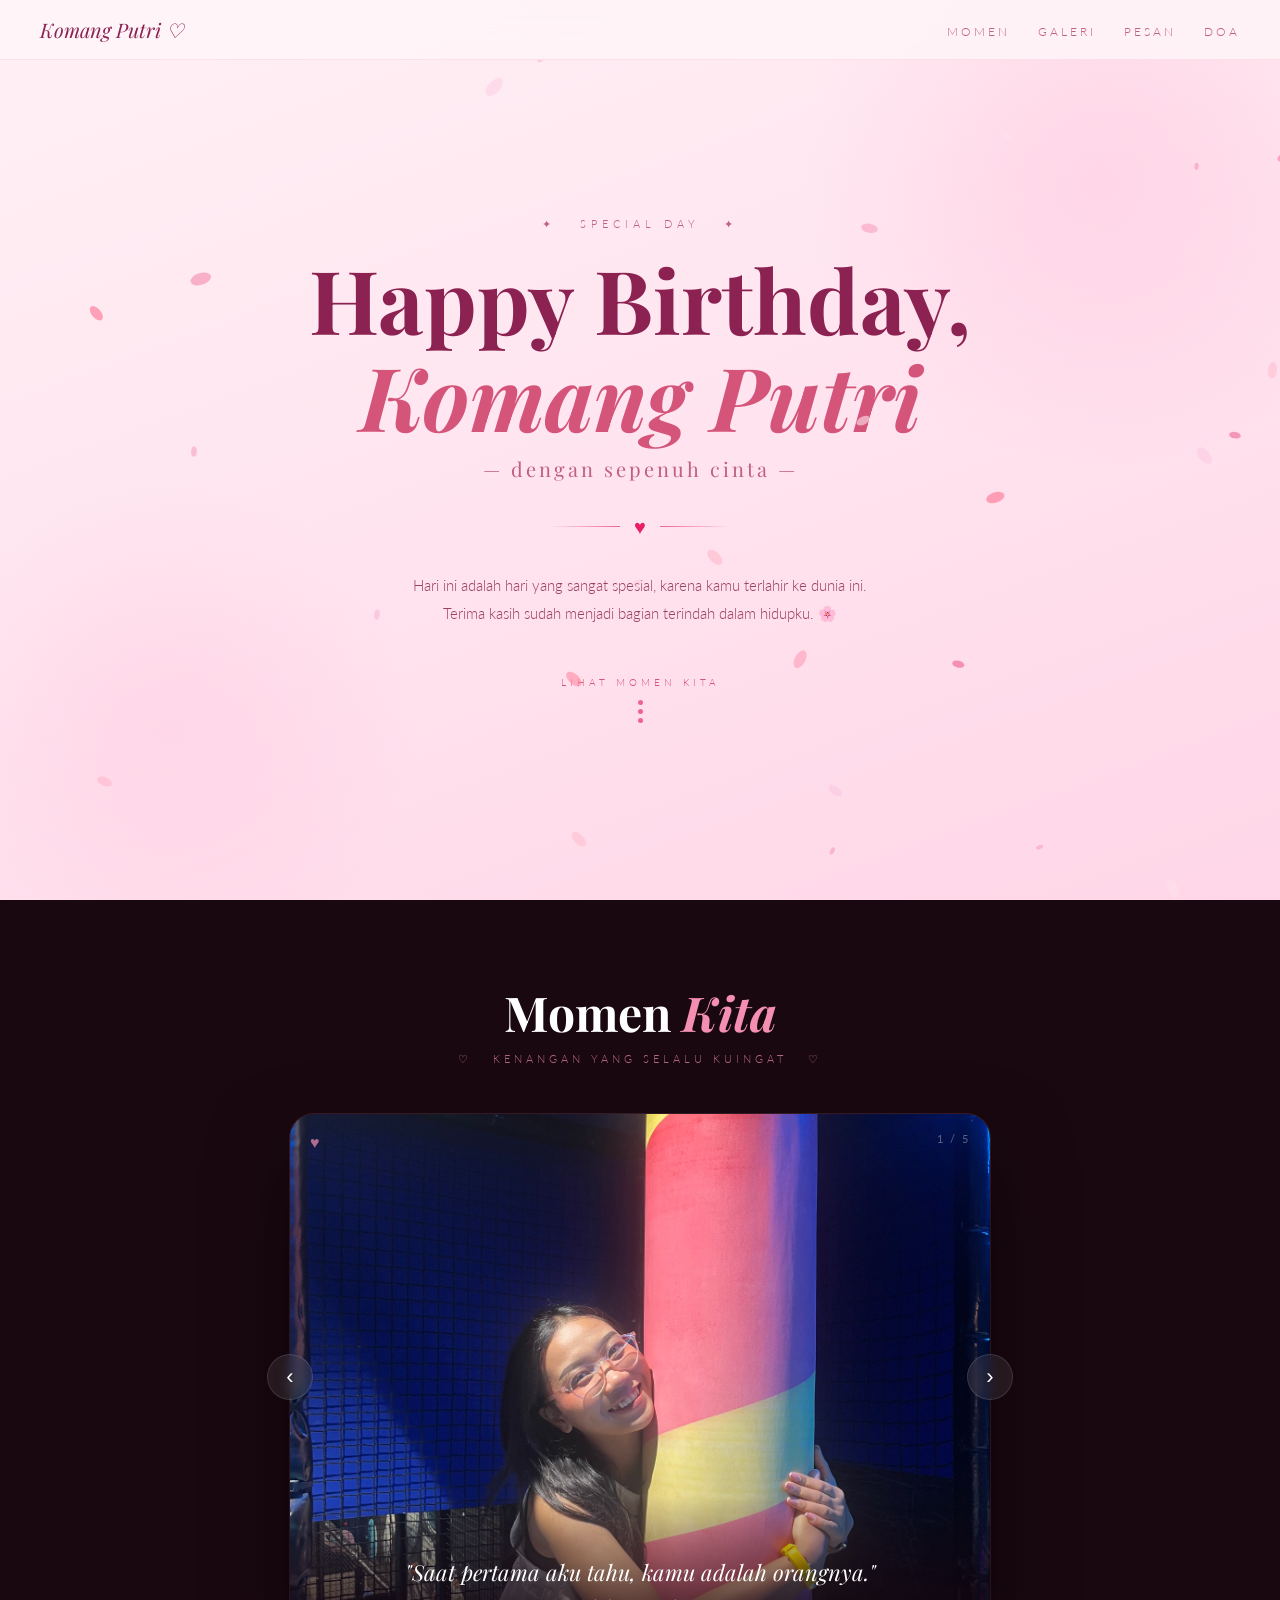
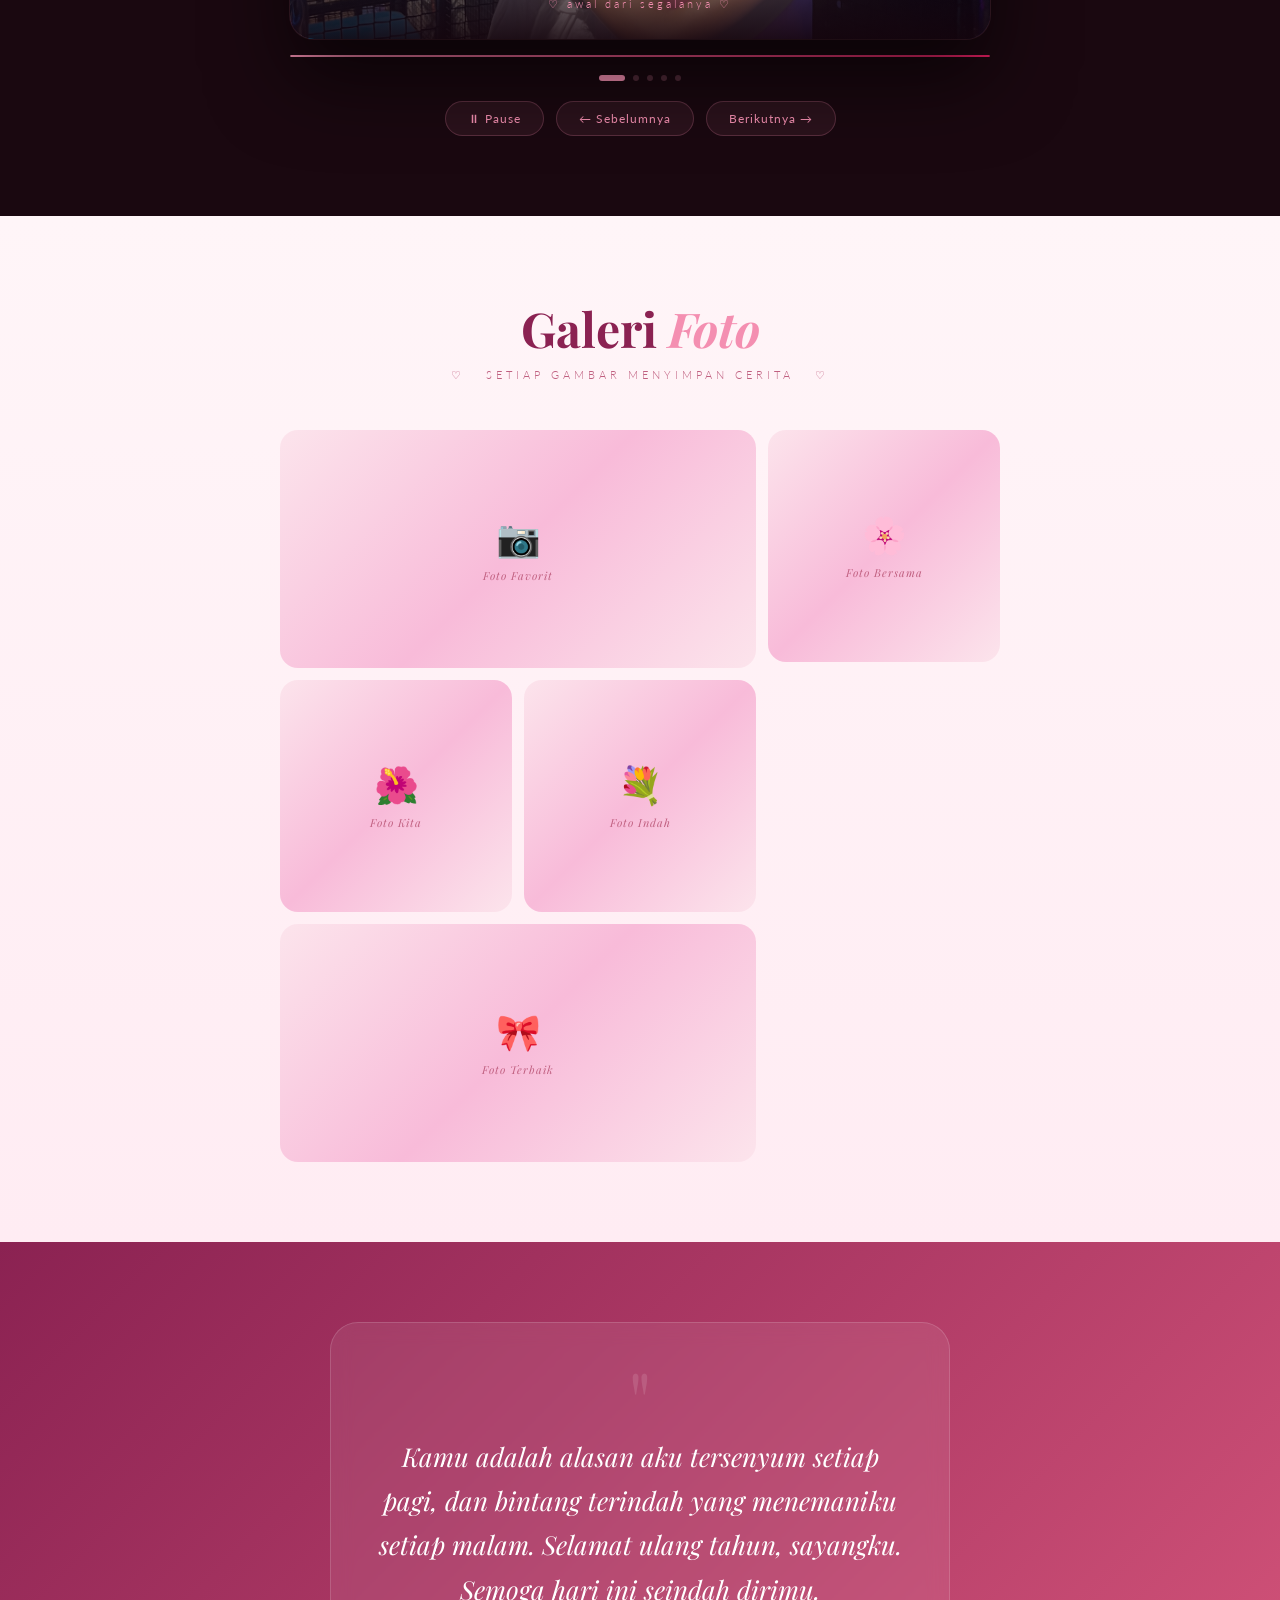
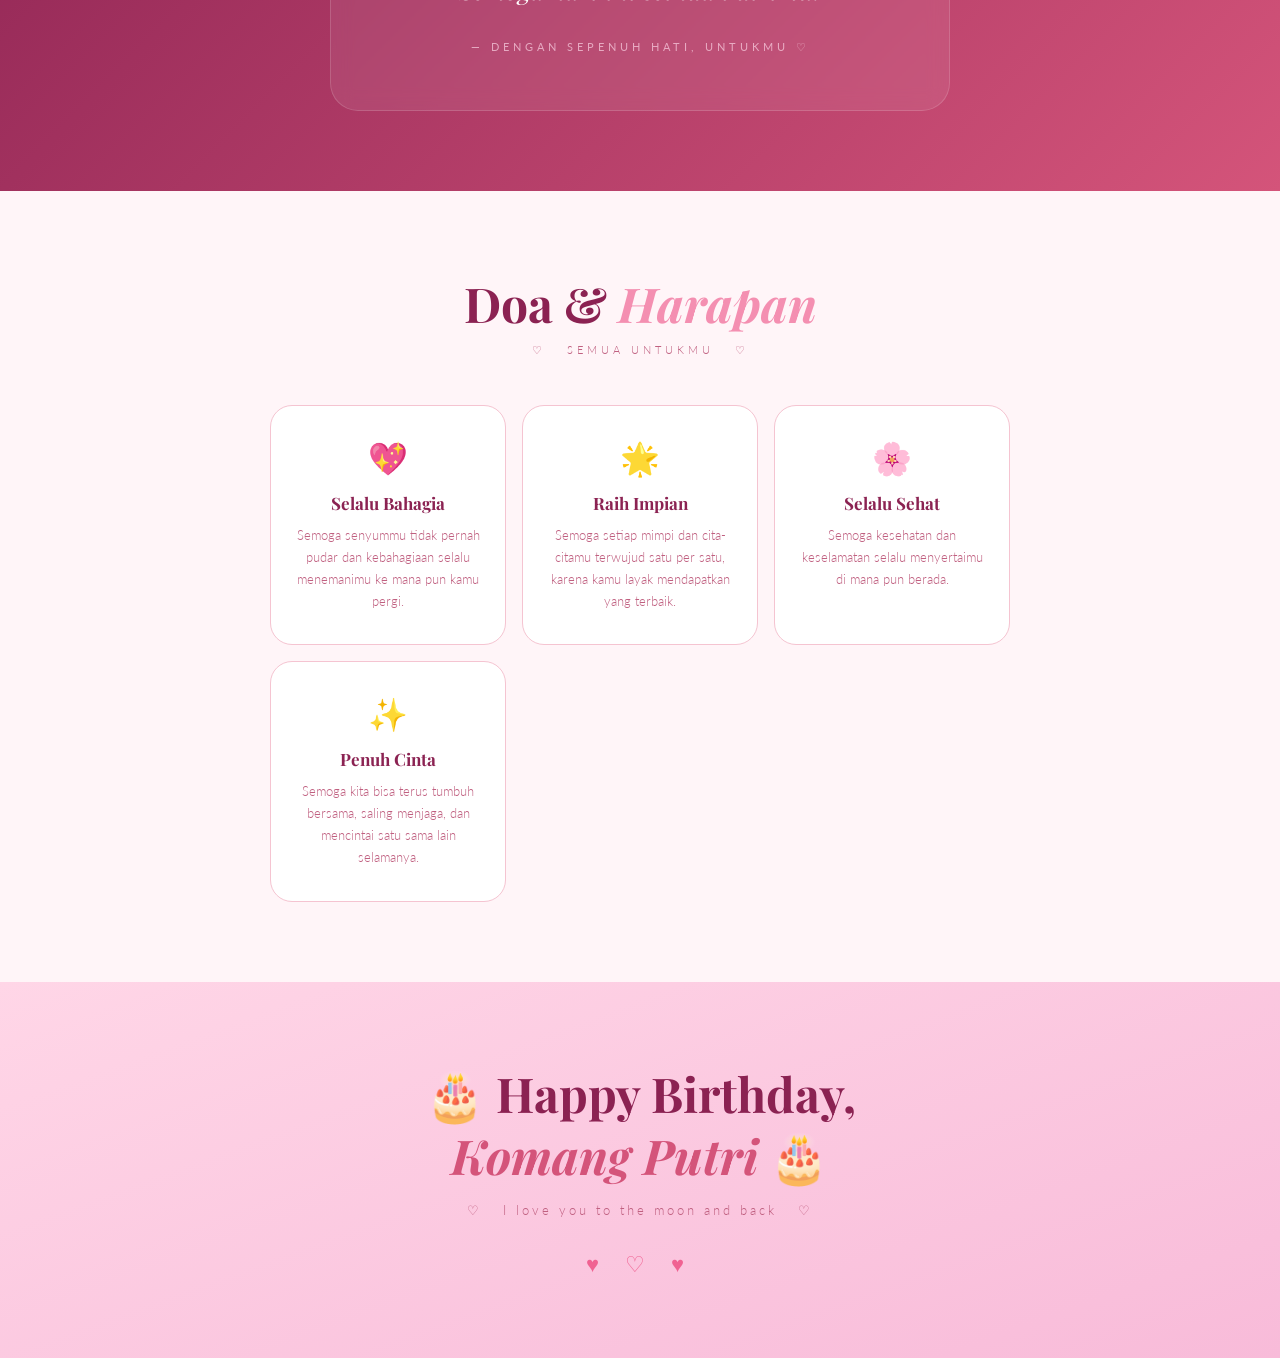
==== birthday-komang-putri.html @ 34795c66 "first commit" ====
<!doctype html>
<html lang="id">
  <head>
    <meta charset="UTF-8" />
    <meta name="viewport" content="width=device-width, initial-scale=1.0" />
    <title>Happy Birthday, Komang Putri 🎀</title>
    <link rel="preconnect" href="https://fonts.googleapis.com" />
    <link
      href="https://fonts.googleapis.com/css2?family=Playfair+Display:ital,wght@0,400;0,700;1,400&family=Lato:wght@300;400&display=swap"
      rel="stylesheet"
    />
    <style>
      /* ===== RESET & BASE ===== */
      *,
      *::before,
      *::after {
        margin: 0;
        padding: 0;
        box-sizing: border-box;
      }

      :root {
        --pink-50: #fff5f8;
        --pink-100: #ffd6e7;
        --pink-200: #f8bbd9;
        --pink-300: #f48fb1;
        --pink-400: #f06292;
        --pink-500: #e91e63;
        --pink-600: #d4547a;
        --pink-700: #c06080;
        --pink-800: #9b4060;
        --pink-900: #8b2252;
        --dark: #1a0810;
        --dark-2: #2d0a18;
        --dark-3: #3d0a20;
      }

      html {
        scroll-behavior: smooth;
      }

      body {
        font-family: "Lato", sans-serif;
        background: var(--pink-50);
        color: var(--pink-900);
        overflow-x: hidden;
      }

      /* ===== NAVBAR ===== */
      nav {
        position: fixed;
        top: 0;
        left: 0;
        right: 0;
        z-index: 100;
        display: flex;
        align-items: center;
        justify-content: space-between;
        padding: 16px 40px;
        background: rgba(255, 245, 248, 0.85);
        backdrop-filter: blur(12px);
        border-bottom: 1px solid rgba(244, 143, 177, 0.2);
        transition: box-shadow 0.3s;
      }

      nav.scrolled {
        box-shadow: 0 4px 24px rgba(180, 60, 100, 0.1);
      }

      .nav-brand {
        font-family: "Playfair Display", serif;
        font-style: italic;
        font-size: 20px;
        color: var(--pink-900);
        text-decoration: none;
      }

      .nav-links {
        display: flex;
        gap: 28px;
        list-style: none;
      }

      .nav-links a {
        font-size: 12px;
        letter-spacing: 3px;
        text-transform: uppercase;
        color: var(--pink-700);
        text-decoration: none;
        font-weight: 300;
        transition: color 0.2s;
      }

      .nav-links a:hover {
        color: var(--pink-500);
      }

      /* ===== CANVAS ===== */
      #petalCanvas {
        position: fixed;
        inset: 0;
        pointer-events: none;
        z-index: 5;
      }

      /* ===== HERO ===== */
      .hero {
        min-height: 100vh;
        display: flex;
        flex-direction: column;
        align-items: center;
        justify-content: center;
        text-align: center;
        padding: 100px 24px 60px;
        background: linear-gradient(
          160deg,
          #fff0f5 0%,
          #ffe4ef 50%,
          #ffd6e7 100%
        );
        position: relative;
        overflow: hidden;
      }

      .hero-glow-1 {
        position: absolute;
        width: 600px;
        height: 600px;
        border-radius: 50%;
        background: radial-gradient(
          circle,
          rgba(255, 182, 213, 0.35) 0%,
          transparent 70%
        );
        top: -120px;
        right: -120px;
        pointer-events: none;
      }

      .hero-glow-2 {
        position: absolute;
        width: 500px;
        height: 500px;
        border-radius: 50%;
        background: radial-gradient(
          circle,
          rgba(255, 182, 213, 0.25) 0%,
          transparent 70%
        );
        bottom: -80px;
        left: -80px;
        pointer-events: none;
      }

      .floating-hearts {
        position: absolute;
        inset: 0;
        overflow: hidden;
        pointer-events: none;
      }

      .fheart {
        position: absolute;
        opacity: 0;
        animation: floatHeart linear infinite;
      }

      .badge {
        font-size: 11px;
        letter-spacing: 5px;
        text-transform: uppercase;
        color: var(--pink-700);
        margin-bottom: 20px;
        font-weight: 300;
        opacity: 0;
        animation: fadeUp 0.8s ease 0.2s forwards;
      }

      .hero-title {
        font-family: "Playfair Display", serif;
        font-size: clamp(44px, 9vw, 88px);
        color: var(--pink-900);
        line-height: 1.1;
        margin-bottom: 10px;
        opacity: 0;
        animation: fadeUp 0.9s ease 0.4s forwards;
      }

      .hero-title em {
        font-style: italic;
        color: var(--pink-600);
      }

      .hero-sub {
        font-family: "Playfair Display", serif;
        font-size: clamp(14px, 2.5vw, 20px);
        color: var(--pink-700);
        letter-spacing: 3px;
        margin-bottom: 32px;
        font-weight: 300;
        opacity: 0;
        animation: fadeUp 0.9s ease 0.6s forwards;
      }

      .divider {
        display: flex;
        align-items: center;
        gap: 14px;
        margin-bottom: 32px;
        opacity: 0;
        animation: fadeUp 0.9s ease 0.8s forwards;
      }

      .divider::before,
      .divider::after {
        content: "";
        width: 70px;
        height: 1px;
        background: linear-gradient(to right, transparent, var(--pink-400));
      }

      .divider::after {
        background: linear-gradient(to left, transparent, var(--pink-400));
      }

      .divider-heart {
        font-size: 20px;
        animation: heartbeat 1.4s ease-in-out infinite;
        color: var(--pink-500);
      }

      .hero-msg {
        font-size: 15px;
        color: var(--pink-800);
        max-width: 480px;
        line-height: 1.9;
        font-weight: 300;
        opacity: 0;
        animation: fadeUp 0.9s ease 1s forwards;
      }

      .scroll-cta {
        margin-top: 48px;
        display: flex;
        flex-direction: column;
        align-items: center;
        gap: 6px;
        opacity: 0;
        animation: fadeUp 1s ease 1.4s forwards;
        text-decoration: none;
      }

      .scroll-label {
        font-size: 10px;
        letter-spacing: 4px;
        text-transform: uppercase;
        color: var(--pink-600);
        font-weight: 300;
      }

      .scroll-dots {
        display: flex;
        flex-direction: column;
        gap: 4px;
        margin-top: 6px;
      }

      .scroll-dot {
        width: 5px;
        height: 5px;
        border-radius: 50%;
        background: var(--pink-400);
        animation: scrollBounce 1.5s ease-in-out infinite;
      }

      .scroll-dot:nth-child(2) {
        animation-delay: 0.15s;
      }
      .scroll-dot:nth-child(3) {
        animation-delay: 0.3s;
      }

      /* ===== SLIDESHOW SECTION ===== */
      .slideshow-section {
        background: var(--dark);
        padding: 80px 24px;
      }

      .sec-title {
        font-family: "Playfair Display", serif;
        font-size: clamp(28px, 5vw, 48px);
        text-align: center;
        margin-bottom: 8px;
      }

      .sec-title em {
        font-style: italic;
        color: var(--pink-300);
      }
      .sec-title.light {
        color: white;
      }
      .sec-title.dark {
        color: var(--pink-900);
      }

      .sec-desc {
        text-align: center;
        font-size: 11px;
        letter-spacing: 4px;
        text-transform: uppercase;
        font-weight: 300;
        margin-bottom: 48px;
      }

      .sec-desc.light {
        color: rgba(244, 143, 177, 0.7);
      }
      .sec-desc.dark {
        color: var(--pink-700);
      }

      .slideshow-wrapper {
        max-width: 700px;
        margin: 0 auto;
        position: relative;
      }

      .slide-frame {
        position: relative;
        width: 100%;
        aspect-ratio: 4/3;
        border-radius: 24px;
        overflow: hidden;
        background: var(--dark-2);
        box-shadow:
          0 40px 80px rgba(0, 0, 0, 0.6),
          0 0 0 1px rgba(244, 143, 177, 0.15);
      }

      .slide {
        position: absolute;
        inset: 0;
        display: flex;
        flex-direction: column;
        align-items: center;
        justify-content: center;
        opacity: 0;
        transition: opacity 0.9s ease;
        background: linear-gradient(
          135deg,
          var(--dark-3) 0%,
          #5c1030 50%,
          var(--dark-3) 100%
        );
      }

      .slide.active {
        opacity: 1;
      }

      .slide-photo {
        width: 100%;
        height: 100%;
        object-fit: cover;
        display: block;
      }

      .slide-placeholder {
        width: 100%;
        height: 100%;
        display: flex;
        flex-direction: column;
        align-items: center;
        justify-content: center;
        gap: 14px;
      }

      .ph-icon {
        font-size: 60px;
        opacity: 0.5;
      }

      .ph-hint {
        font-size: 12px;
        color: rgba(244, 143, 177, 0.45);
        letter-spacing: 2px;
        font-weight: 300;
      }

      .slide-caption {
        position: absolute;
        bottom: 0;
        left: 0;
        right: 0;
        background: linear-gradient(transparent, rgba(20, 4, 12, 0.9));
        padding: 60px 32px 28px;
        text-align: center;
      }

      .caption-text {
        font-family: "Playfair Display", serif;
        font-style: italic;
        font-size: clamp(15px, 2.5vw, 22px);
        color: white;
        line-height: 1.5;
      }

      .caption-sub {
        font-size: 11px;
        letter-spacing: 3px;
        color: var(--pink-300);
        margin-top: 8px;
        font-weight: 300;
      }

      .slide-counter-badge {
        position: absolute;
        top: 18px;
        right: 20px;
        font-size: 11px;
        color: rgba(255, 255, 255, 0.35);
        letter-spacing: 2px;
      }

      .slide-heart {
        position: absolute;
        top: 18px;
        left: 20px;
        font-size: 16px;
        color: var(--pink-300);
        animation: heartbeat 1.4s ease-in-out infinite;
        opacity: 0.7;
      }

      .nav-btn {
        position: absolute;
        top: 50%;
        transform: translateY(-50%);
        width: 46px;
        height: 46px;
        border-radius: 50%;
        background: rgba(255, 255, 255, 0.08);
        border: 1px solid rgba(255, 255, 255, 0.12);
        color: white;
        font-size: 22px;
        cursor: pointer;
        display: flex;
        align-items: center;
        justify-content: center;
        transition:
          background 0.2s,
          transform 0.15s;
        z-index: 10;
        backdrop-filter: blur(6px);
        line-height: 1;
      }

      .nav-btn:hover {
        background: rgba(244, 143, 177, 0.25);
        border-color: rgba(244, 143, 177, 0.4);
      }
      .nav-btn:active {
        transform: translateY(-50%) scale(0.92);
      }
      .nav-prev {
        left: -23px;
      }
      .nav-next {
        right: -23px;
      }

      .progress-bar {
        height: 2px;
        background: rgba(244, 143, 177, 0.15);
        border-radius: 1px;
        margin-top: 16px;
        overflow: hidden;
      }

      .progress-fill {
        height: 100%;
        background: linear-gradient(to right, var(--pink-300), var(--pink-500));
        border-radius: 1px;
        width: 0%;
      }

      .dots {
        display: flex;
        justify-content: center;
        gap: 8px;
        margin-top: 18px;
      }

      .dot {
        width: 6px;
        height: 6px;
        border-radius: 50%;
        background: rgba(244, 143, 177, 0.25);
        cursor: pointer;
        transition: all 0.3s ease;
      }

      .dot.active {
        background: var(--pink-300);
        width: 26px;
        border-radius: 3px;
      }

      .controls {
        display: flex;
        align-items: center;
        justify-content: center;
        gap: 12px;
        margin-top: 20px;
        flex-wrap: wrap;
      }

      .ctrl-btn {
        background: rgba(244, 143, 177, 0.08);
        border: 1px solid rgba(244, 143, 177, 0.22);
        border-radius: 50px;
        color: var(--pink-300);
        font-size: 12px;
        padding: 9px 22px;
        cursor: pointer;
        letter-spacing: 1px;
        transition: background 0.2s;
        font-family: "Lato", sans-serif;
      }

      .ctrl-btn:hover {
        background: rgba(244, 143, 177, 0.18);
      }
      .ctrl-btn.paused {
        color: white;
        background: rgba(244, 143, 177, 0.22);
      }

      /* ===== GALLERY SECTION ===== */
      .gallery-section {
        padding: 80px 24px;
        background: linear-gradient(180deg, var(--pink-50) 0%, #ffecf3 100%);
      }

      .photo-grid {
        display: grid;
        grid-template-columns: repeat(3, 1fr);
        gap: 12px;
        max-width: 720px;
        margin: 0 auto;
      }

      .photo-card {
        aspect-ratio: 1;
        border-radius: 18px;
        overflow: hidden;
        position: relative;
        cursor: pointer;
        transition:
          transform 0.3s ease,
          box-shadow 0.3s ease;
      }

      .photo-card:hover {
        transform: scale(1.04) rotate(-1deg);
        box-shadow: 0 20px 50px rgba(180, 60, 100, 0.2);
      }

      .photo-card:nth-child(2):hover,
      .photo-card:nth-child(4):hover {
        transform: scale(1.04) rotate(1deg);
      }

      .photo-card.big {
        grid-column: span 2;
        aspect-ratio: 2/1;
      }

      .photo-card-inner {
        width: 100%;
        height: 100%;
        display: flex;
        flex-direction: column;
        align-items: center;
        justify-content: center;
        background: linear-gradient(135deg, #fce4ec, #f8bbd9, #fce4ec);
        font-size: 36px;
        position: relative;
      }

      .photo-card-inner span {
        font-size: 11px;
        color: var(--pink-700);
        margin-top: 8px;
        letter-spacing: 1px;
        font-style: italic;
        font-family: "Playfair Display", serif;
      }

      .photo-overlay {
        position: absolute;
        bottom: 0;
        left: 0;
        right: 0;
        background: linear-gradient(transparent, rgba(139, 34, 82, 0.75));
        padding: 24px 14px 14px;
        transform: translateY(100%);
        transition: transform 0.3s ease;
        font-family: "Playfair Display", serif;
        font-style: italic;
        color: #fff;
        font-size: 13px;
        text-align: center;
      }

      .photo-card:hover .photo-overlay {
        transform: translateY(0);
      }

      /* ===== MESSAGE SECTION ===== */
      .message-section {
        padding: 80px 24px;
        background: linear-gradient(
          135deg,
          var(--pink-900) 0%,
          var(--pink-600) 100%
        );
      }

      .message-card {
        max-width: 620px;
        margin: 0 auto;
        background: rgba(255, 255, 255, 0.08);
        border: 1px solid rgba(255, 255, 255, 0.15);
        border-radius: 28px;
        padding: 56px 44px;
        text-align: center;
        backdrop-filter: blur(10px);
      }

      .quote-mark {
        font-family: "Playfair Display", serif;
        font-size: 80px;
        color: rgba(255, 255, 255, 0.12);
        line-height: 0.5;
        margin-bottom: 16px;
        display: block;
      }

      .message-quote {
        font-family: "Playfair Display", serif;
        font-size: clamp(18px, 3.5vw, 26px);
        line-height: 1.7;
        color: white;
        font-style: italic;
        margin-bottom: 28px;
      }

      .message-from {
        font-size: 11px;
        letter-spacing: 4px;
        text-transform: uppercase;
        color: rgba(255, 220, 235, 0.65);
      }

      /* ===== WISHES SECTION ===== */
      .wishes-section {
        padding: 80px 24px;
        background: var(--pink-50);
      }

      .wishes-grid {
        display: grid;
        grid-template-columns: repeat(auto-fit, minmax(190px, 1fr));
        gap: 16px;
        max-width: 740px;
        margin: 0 auto;
      }

      .wish-card {
        background: white;
        border: 1px solid #f5c4d1;
        border-radius: 22px;
        padding: 32px 22px;
        text-align: center;
        transition:
          transform 0.3s ease,
          box-shadow 0.3s ease;
        opacity: 0;
        transform: translateY(28px);
      }

      .wish-card.visible {
        opacity: 1;
        transform: translateY(0);
        transition:
          opacity 0.6s ease,
          transform 0.6s ease,
          box-shadow 0.3s ease;
      }

      .wish-card:hover {
        transform: translateY(-8px);
        box-shadow: 0 20px 48px rgba(180, 60, 100, 0.12);
      }

      .wish-emoji {
        font-size: 32px;
        display: block;
        margin-bottom: 14px;
      }

      .wish-title {
        font-family: "Playfair Display", serif;
        font-size: 17px;
        color: var(--pink-900);
        margin-bottom: 10px;
      }

      .wish-desc {
        font-size: 13px;
        color: var(--pink-700);
        line-height: 1.7;
        font-weight: 300;
      }

      /* ===== FOOTER ===== */
      footer {
        background: linear-gradient(
          160deg,
          var(--pink-100) 0%,
          var(--pink-200) 100%
        );
        text-align: center;
        padding: 80px 24px;
      }

      .footer-title {
        font-family: "Playfair Display", serif;
        font-size: clamp(26px, 5vw, 48px);
        color: var(--pink-900);
        margin-bottom: 16px;
        line-height: 1.3;
      }

      .footer-title em {
        font-style: italic;
        color: var(--pink-600);
      }

      .footer-sub {
        font-size: 13px;
        color: var(--pink-700);
        letter-spacing: 3px;
        font-weight: 300;
      }

      .footer-hearts {
        margin-top: 32px;
        font-size: 22px;
        letter-spacing: 10px;
        color: var(--pink-400);
        animation: heartbeat 1.4s ease-in-out infinite;
      }

      /* ===== ANIMATIONS ===== */
      @keyframes fadeUp {
        from {
          opacity: 0;
          transform: translateY(24px);
        }
        to {
          opacity: 1;
          transform: translateY(0);
        }
      }

      @keyframes heartbeat {
        0%,
        100% {
          transform: scale(1);
        }
        14% {
          transform: scale(1.35);
        }
        28% {
          transform: scale(1);
        }
        42% {
          transform: scale(1.2);
        }
      }

      @keyframes floatHeart {
        0% {
          opacity: 0;
          transform: translateY(0) scale(0.5);
        }
        10% {
          opacity: 0.55;
        }
        80% {
          opacity: 0.3;
        }
        100% {
          opacity: 0;
          transform: translateY(-110vh) scale(1.3) rotate(25deg);
        }
      }

      @keyframes scrollBounce {
        0%,
        100% {
          opacity: 0.3;
          transform: translateY(0);
        }
        50% {
          opacity: 1;
          transform: translateY(5px);
        }
      }

      /* ===== RESPONSIVE ===== */
      @media (max-width: 600px) {
        nav {
          padding: 14px 20px;
        }
        .nav-links {
          gap: 16px;
        }
        .nav-links a {
          font-size: 10px;
          letter-spacing: 2px;
        }
        .photo-grid {
          gap: 8px;
        }
        .message-card {
          padding: 36px 24px;
        }
        .nav-prev {
          left: -16px;
        }
        .nav-next {
          right: -16px;
        }
      }
    </style>
  </head>
  <body>
    <!-- ===== PETAL CANVAS ===== -->
    <canvas id="petalCanvas"></canvas>

    <!-- ===== NAVBAR ===== -->
    <nav id="navbar">
      <a href="#hero" class="nav-brand">Komang Putri ♡</a>
      <ul class="nav-links">
        <li><a href="#slideshow">Momen</a></li>
        <li><a href="#gallery">Galeri</a></li>
        <li><a href="#pesan">Pesan</a></li>
        <li><a href="#doa">Doa</a></li>
      </ul>
    </nav>

    <!-- ===== HERO ===== -->
    <section class="hero" id="hero">
      <div class="hero-glow-1"></div>
      <div class="hero-glow-2"></div>

      <div class="floating-hearts" id="floatingHearts"></div>

      <p class="badge">✦ &nbsp; Special Day &nbsp; ✦</p>

      <h1 class="hero-title">Happy Birthday,<br /><em>Komang Putri</em></h1>

      <p class="hero-sub">— dengan sepenuh cinta —</p>

      <div class="divider">
        <span class="divider-heart">♥</span>
      </div>

      <p class="hero-msg">
        Hari ini adalah hari yang sangat spesial, karena kamu terlahir ke dunia
        ini.<br />
        Terima kasih sudah menjadi bagian terindah dalam hidupku. 🌸
      </p>

      <a href="#slideshow" class="scroll-cta">
        <span class="scroll-label">Lihat Momen Kita</span>
        <div class="scroll-dots">
          <div class="scroll-dot"></div>
          <div class="scroll-dot"></div>
          <div class="scroll-dot"></div>
        </div>
      </a>
    </section>

    <!-- ===== SLIDESHOW ===== -->
    <section class="slideshow-section" id="slideshow">
      <h2 class="sec-title light">Momen <em>Kita</em></h2>
      <p class="sec-desc light">
        ♡ &nbsp; kenangan yang selalu kuingat &nbsp; ♡
      </p>

      <div class="slideshow-wrapper">
        <div style="position: relative">
          <div class="slide-frame" id="slideFrame">
            <!-- SLIDE 1 -->
            <div class="slide active" id="slide-0">
              <img src="image/photos/b1.png" class="slide-photo" />
              <div class="slide-caption">
                <p class="caption-text">
                  "Saat pertama aku tahu, kamu adalah orangnya."
                </p>
                <p class="caption-sub">♡ awal dari segalanya ♡</p>
              </div>
              <span class="slide-heart">♥</span>
              <span class="slide-counter-badge" id="slideCounter">1 / 5</span>
            </div>

            <!-- SLIDE 2 -->
            <div class="slide" id="slide-1">
              <img src="image/photos/b2.png" class="slide-photo" />
              <div class="slide-caption">
                <p class="caption-text">
                  "Setiap momen bersamamu selalu terasa sempurna."
                </p>
                <p class="caption-sub">♡ momen berharga ♡</p>
              </div>
              <span class="slide-heart">♥</span>
              <span class="slide-counter-badge">2 / 5</span>
            </div>

            <!-- SLIDE 3 -->
            <div class="slide" id="slide-2">
              <img src="image/photos/b12.png" class="slide-photo" />
              <div class="slide-caption">
                <p class="caption-text">
                  "Dunia terasa lebih indah kalau dijelajahi bersamamu."
                </p>
                <p class="caption-sub">♡ petualangan kita ♡</p>
              </div>
              <span class="slide-heart">♥</span>
              <span class="slide-counter-badge">3 / 5</span>
            </div>

            <!-- SLIDE 4 -->
            <div class="slide" id="slide-3">
              <img src="image/photos/b4.png" class="slide-photo" />
              <div class="slide-caption">
                <p class="caption-text">
                  "Senyummu adalah hal terindah yang pernah kulihat."
                </p>
                <p class="caption-sub">♡ kebahagiaanku ♡</p>
              </div>
              <span class="slide-heart">♥</span>
              <span class="slide-counter-badge">4 / 5</span>
            </div>

            <!-- SLIDE 5 -->
            <div class="slide" id="slide-4">
              <img src="image/photos/b14.png" class="slide-photo" />
              <div class="slide-caption">
                <p class="caption-text">
                  "Happy Birthday, Komang Putri. Aku mencintaimu selamanya."
                </p>
                <p class="caption-sub">♡ untuk selamanya ♡</p>
              </div>
              <span class="slide-heart">♥</span>
              <span class="slide-counter-badge">5 / 5</span>
            </div>
          </div>

          <button class="nav-btn nav-prev" onclick="changeSlide(-1)">‹</button>
          <button class="nav-btn nav-next" onclick="changeSlide(1)">›</button>
        </div>

        <div class="progress-bar">
          <div class="progress-fill" id="progressFill"></div>
        </div>

        <div class="dots" id="slideDots"></div>

        <div class="controls">
          <button class="ctrl-btn" id="playPauseBtn" onclick="togglePlay()">
            ⏸ Pause
          </button>
          <button class="ctrl-btn" onclick="changeSlide(-1)">
            ← Sebelumnya
          </button>
          <button class="ctrl-btn" onclick="changeSlide(1)">
            Berikutnya →
          </button>
        </div>
      </div>
    </section>

    <!-- ===== GALLERY ===== -->
    <section class="gallery-section" id="gallery">
      <h2 class="sec-title dark">Galeri <em>Foto</em></h2>
      <p class="sec-desc dark">
        ♡ &nbsp; setiap gambar menyimpan cerita &nbsp; ♡
      </p>

      <div class="photo-grid">
        <div class="photo-card big">
          <div class="photo-card-inner">
            📷
            <span>Foto Favorit</span>
            <!--
          CARA GANTI FOTO GALERI:
          Hapus div.photo-card-inner, ganti dengan:
          <img src="foto.jpg" style="width:100%;height:100%;object-fit:cover;" />
        -->
          </div>
          <div class="photo-overlay">Momen pertama kita 💕</div>
        </div>

        <div class="photo-card">
          <div class="photo-card-inner">
            🌸
            <span>Foto Bersama</span>
          </div>
          <div class="photo-overlay">Selalu bahagia bersamamu</div>
        </div>

        <div class="photo-card">
          <div class="photo-card-inner">
            🌺
            <span>Foto Kita</span>
          </div>
          <div class="photo-overlay">Kenangan tak terlupakan</div>
        </div>

        <div class="photo-card">
          <div class="photo-card-inner">
            💐
            <span>Foto Indah</span>
          </div>
          <div class="photo-overlay">Setiap saat bersamamu spesial</div>
        </div>

        <div class="photo-card big">
          <div class="photo-card-inner">
            🎀
            <span>Foto Terbaik</span>
          </div>
          <div class="photo-overlay">Kamu senyumku setiap hari ❤️</div>
        </div>
      </div>
    </section>

    <!-- ===== MESSAGE ===== -->
    <section class="message-section" id="pesan">
      <div class="message-card">
        <span class="quote-mark">"</span>
        <p class="message-quote">
          Kamu adalah alasan aku tersenyum setiap pagi, dan bintang terindah
          yang menemaniku setiap malam. Selamat ulang tahun, sayangku. Semoga
          hari ini seindah dirimu.
        </p>
        <p class="message-from">— dengan sepenuh hati, untukmu ♡</p>
      </div>
    </section>

    <!-- ===== WISHES ===== -->
    <section class="wishes-section" id="doa">
      <h2 class="sec-title dark">Doa & <em>Harapan</em></h2>
      <p class="sec-desc dark">♡ &nbsp; semua untukmu &nbsp; ♡</p>

      <div class="wishes-grid">
        <div class="wish-card">
          <span class="wish-emoji">💖</span>
          <h3 class="wish-title">Selalu Bahagia</h3>
          <p class="wish-desc">
            Semoga senyummu tidak pernah pudar dan kebahagiaan selalu menemanimu
            ke mana pun kamu pergi.
          </p>
        </div>
        <div class="wish-card">
          <span class="wish-emoji">🌟</span>
          <h3 class="wish-title">Raih Impian</h3>
          <p class="wish-desc">
            Semoga setiap mimpi dan cita-citamu terwujud satu per satu, karena
            kamu layak mendapatkan yang terbaik.
          </p>
        </div>
        <div class="wish-card">
          <span class="wish-emoji">🌸</span>
          <h3 class="wish-title">Selalu Sehat</h3>
          <p class="wish-desc">
            Semoga kesehatan dan keselamatan selalu menyertaimu di mana pun
            berada.
          </p>
        </div>
        <div class="wish-card">
          <span class="wish-emoji">✨</span>
          <h3 class="wish-title">Penuh Cinta</h3>
          <p class="wish-desc">
            Semoga kita bisa terus tumbuh bersama, saling menjaga, dan mencintai
            satu sama lain selamanya.
          </p>
        </div>
      </div>
    </section>

    <!-- ===== FOOTER ===== -->
    <footer>
      <h2 class="footer-title">
        🎂 Happy Birthday,<br /><em>Komang Putri</em> 🎂
      </h2>
      <p class="footer-sub">
        ♡ &nbsp; I love you to the moon and back &nbsp; ♡
      </p>
      <div class="footer-hearts">♥ ♡ ♥</div>
    </footer>

    <!-- ===== SCRIPTS ===== -->
    <script>
      // ---- NAVBAR SCROLL ----
      window.addEventListener("scroll", () => {
        document
          .getElementById("navbar")
          .classList.toggle("scrolled", window.scrollY > 40);
      });

      // ---- FLOATING HEARTS ----
      const hContainer = document.getElementById("floatingHearts");
      const hSymbols = ["♥", "♡", "❤", "💕", "💗", "🌸"];
      const hColors = [
        "#f48fb1",
        "#f06292",
        "#ec407a",
        "#e91e63",
        "#d4547a",
        "#ffb3c6",
      ];
      for (let i = 0; i < 14; i++) {
        const h = document.createElement("span");
        h.className = "fheart";
        h.textContent = hSymbols[Math.floor(Math.random() * hSymbols.length)];
        h.style.left = Math.random() * 100 + "%";
        h.style.top = Math.random() * 100 + "%";
        h.style.fontSize = 12 + Math.random() * 18 + "px";
        h.style.color = hColors[Math.floor(Math.random() * hColors.length)];
        h.style.animationDuration = 5 + Math.random() * 7 + "s";
        h.style.animationDelay = Math.random() * 7 + "s";
        hContainer.appendChild(h);
      }

      // ---- PETAL CANVAS ----
      const canvas = document.getElementById("petalCanvas");
      const ctx = canvas.getContext("2d");
      let W = (canvas.width = window.innerWidth);
      let H = (canvas.height = window.innerHeight);

      window.addEventListener("resize", () => {
        W = canvas.width = window.innerWidth;
        H = canvas.height = window.innerHeight;
      });

      const petalColors = [
        "#f8bbd9",
        "#f48fb1",
        "#f06292",
        "#fce4ec",
        "#ffb3c6",
        "#ff85a1",
      ];

      class Petal {
        constructor(init) {
          this.reset(init);
        }
        reset(init) {
          this.x = Math.random() * W;
          this.y = init ? Math.random() * H : -20;
          this.r = 3 + Math.random() * 8;
          this.color =
            petalColors[Math.floor(Math.random() * petalColors.length)];
          this.speed = 0.5 + Math.random() * 1.2;
          this.drift = (Math.random() - 0.5) * 0.7;
          this.rot = Math.random() * Math.PI * 2;
          this.rotS = (Math.random() - 0.5) * 0.035;
          this.alpha = 0.3 + Math.random() * 0.45;
        }
        update() {
          this.y += this.speed;
          this.x += this.drift;
          this.rot += this.rotS;
          if (this.y > H + 20) this.reset(false);
        }
        draw() {
          ctx.save();
          ctx.translate(this.x, this.y);
          ctx.rotate(this.rot);
          ctx.globalAlpha = this.alpha;
          ctx.fillStyle = this.color;
          ctx.beginPath();
          ctx.ellipse(0, 0, this.r * 0.55, this.r, 0, 0, Math.PI * 2);
          ctx.fill();
          ctx.restore();
        }
      }

      const petals = Array.from({ length: 32 }, (_, i) => new Petal(true));

      (function animate() {
        ctx.clearRect(0, 0, W, H);
        petals.forEach((p) => {
          p.update();
          p.draw();
        });
        requestAnimationFrame(animate);
      })();

      // ---- SLIDESHOW ----
      const TOTAL = 5;
      const DURATION = 4500;
      let current = 0;
      let isPlaying = true;
      let autoTimer = null;

      const dotsContainer = document.getElementById("slideDots");
      for (let i = 0; i < TOTAL; i++) {
        const d = document.createElement("div");
        d.className = "dot" + (i === 0 ? " active" : "");
        d.onclick = () => goTo(i);
        dotsContainer.appendChild(d);
      }

      function updateDots() {
        document.querySelectorAll(".dot").forEach((d, i) => {
          d.className = "dot" + (i === current ? " active" : "");
        });
      }

      function goTo(n) {
        document.getElementById("slide-" + current).classList.remove("active");
        current = ((n % TOTAL) + TOTAL) % TOTAL;
        document.getElementById("slide-" + current).classList.add("active");
        updateDots();
        startProgress();
      }

      function changeSlide(dir) {
        goTo(current + dir);
        if (isPlaying) restartTimer();
      }

      function startProgress() {
        const fill = document.getElementById("progressFill");
        fill.style.transition = "none";
        fill.style.width = "0%";
        requestAnimationFrame(() => {
          requestAnimationFrame(() => {
            fill.style.transition = "width " + DURATION + "ms linear";
            fill.style.width = "100%";
          });
        });
      }

      function restartTimer() {
        clearInterval(autoTimer);
        if (isPlaying) {
          autoTimer = setInterval(() => changeSlide(1), DURATION);
          startProgress();
        }
      }

      function togglePlay() {
        isPlaying = !isPlaying;
        const btn = document.getElementById("playPauseBtn");
        if (isPlaying) {
          btn.textContent = "⏸ Pause";
          btn.classList.remove("paused");
          restartTimer();
        } else {
          btn.textContent = "▶ Play";
          btn.classList.add("paused");
          clearInterval(autoTimer);
          const fill = document.getElementById("progressFill");
          fill.style.transition = "none";
        }
      }

      restartTimer();

      // Keyboard navigation
      document.addEventListener("keydown", (e) => {
        if (e.key === "ArrowLeft") changeSlide(-1);
        if (e.key === "ArrowRight") changeSlide(1);
        if (e.key === " ") {
          e.preventDefault();
          togglePlay();
        }
      });

      // ---- SCROLL REVEAL (wish cards) ----
      const observer = new IntersectionObserver(
        (entries) => {
          entries.forEach((entry, i) => {
            if (entry.isIntersecting) {
              setTimeout(() => entry.target.classList.add("visible"), i * 100);
            }
          });
        },
        { threshold: 0.15 },
      );

      document
        .querySelectorAll(".wish-card")
        .forEach((el) => observer.observe(el));
    </script>
  </body>
</html>
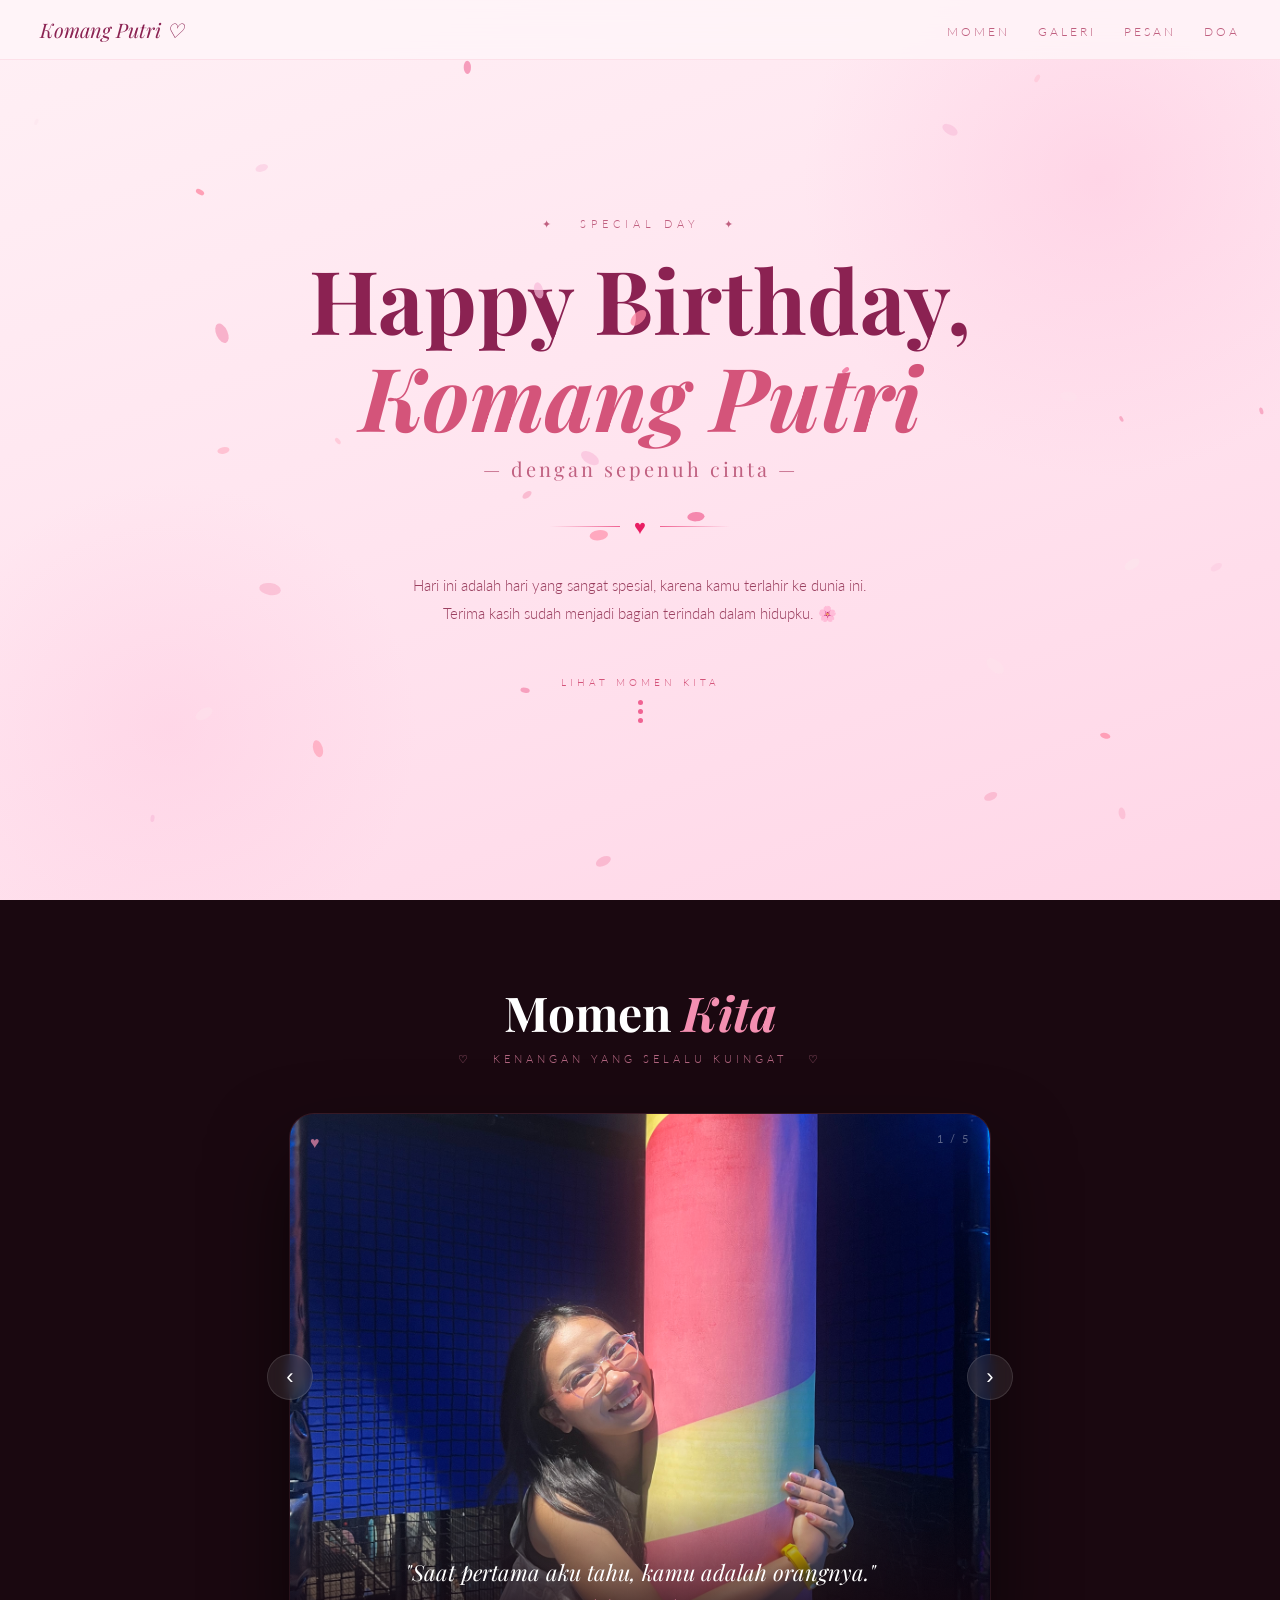
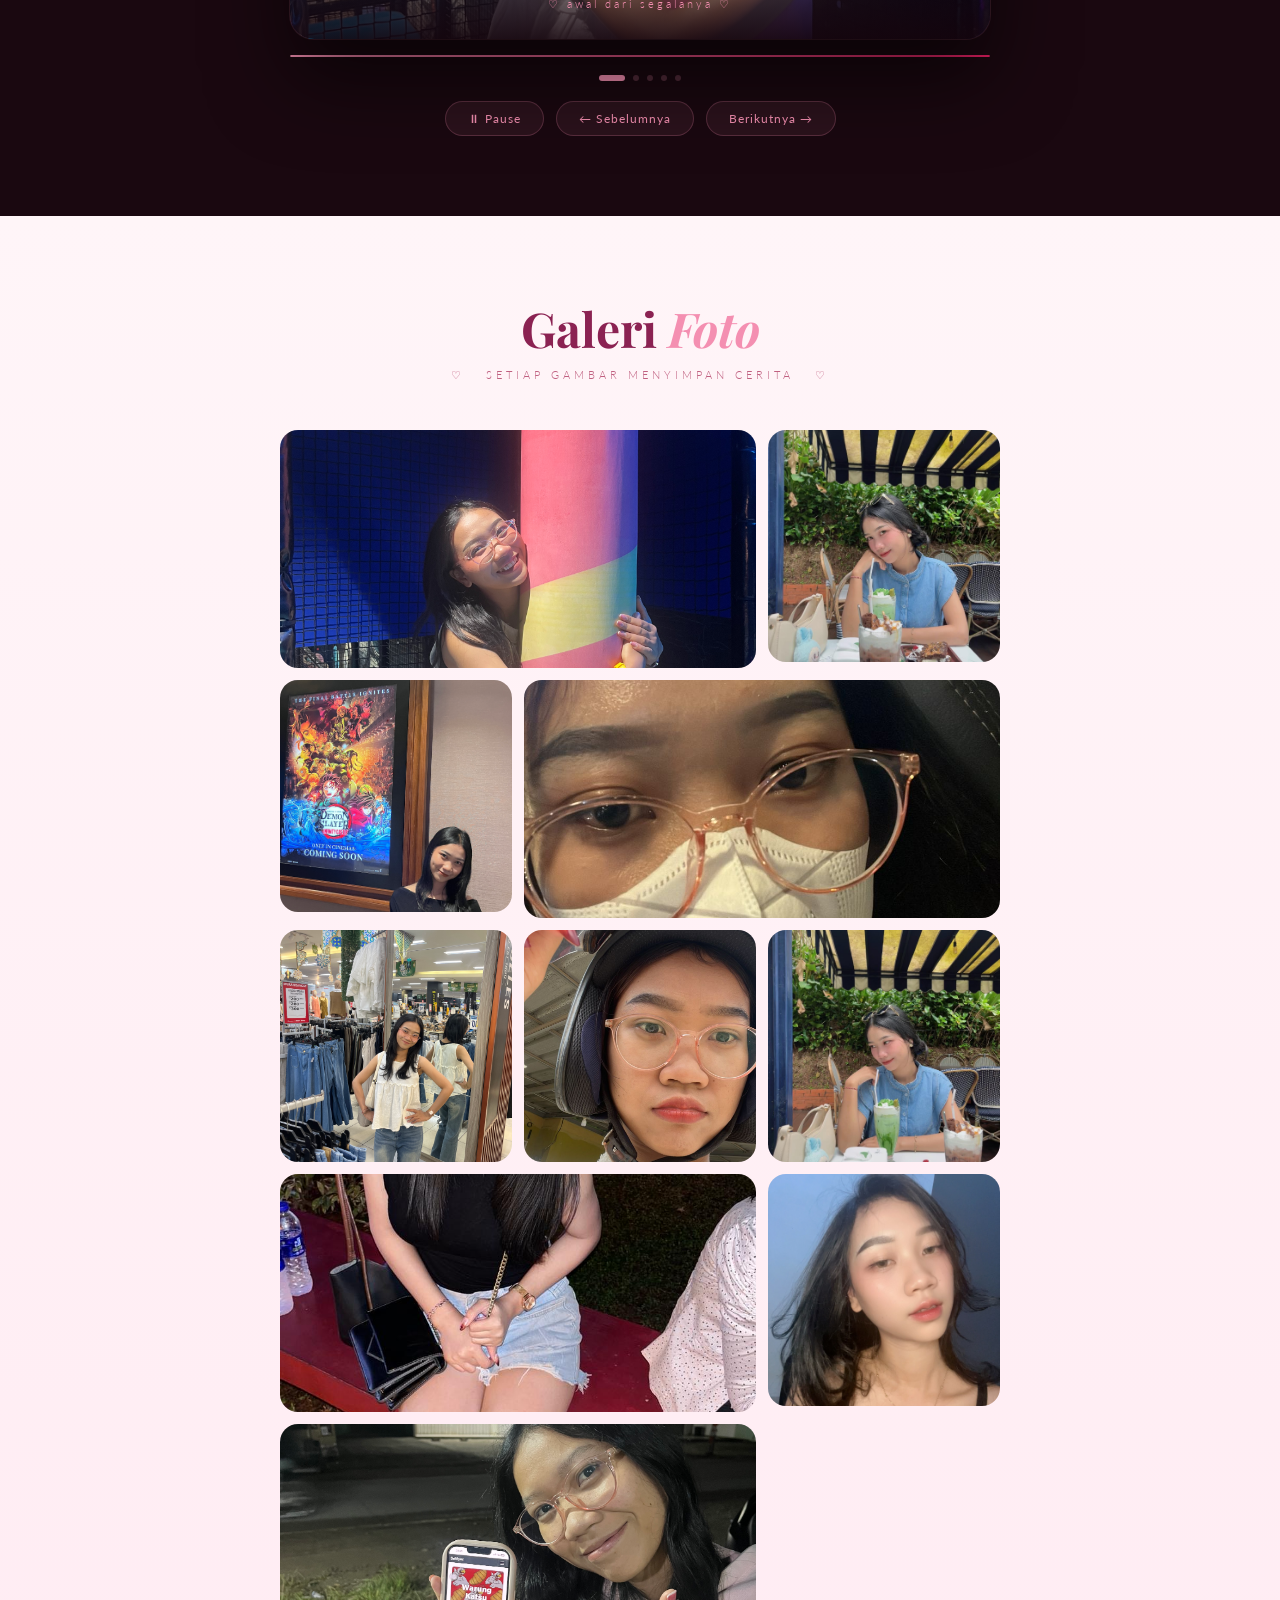
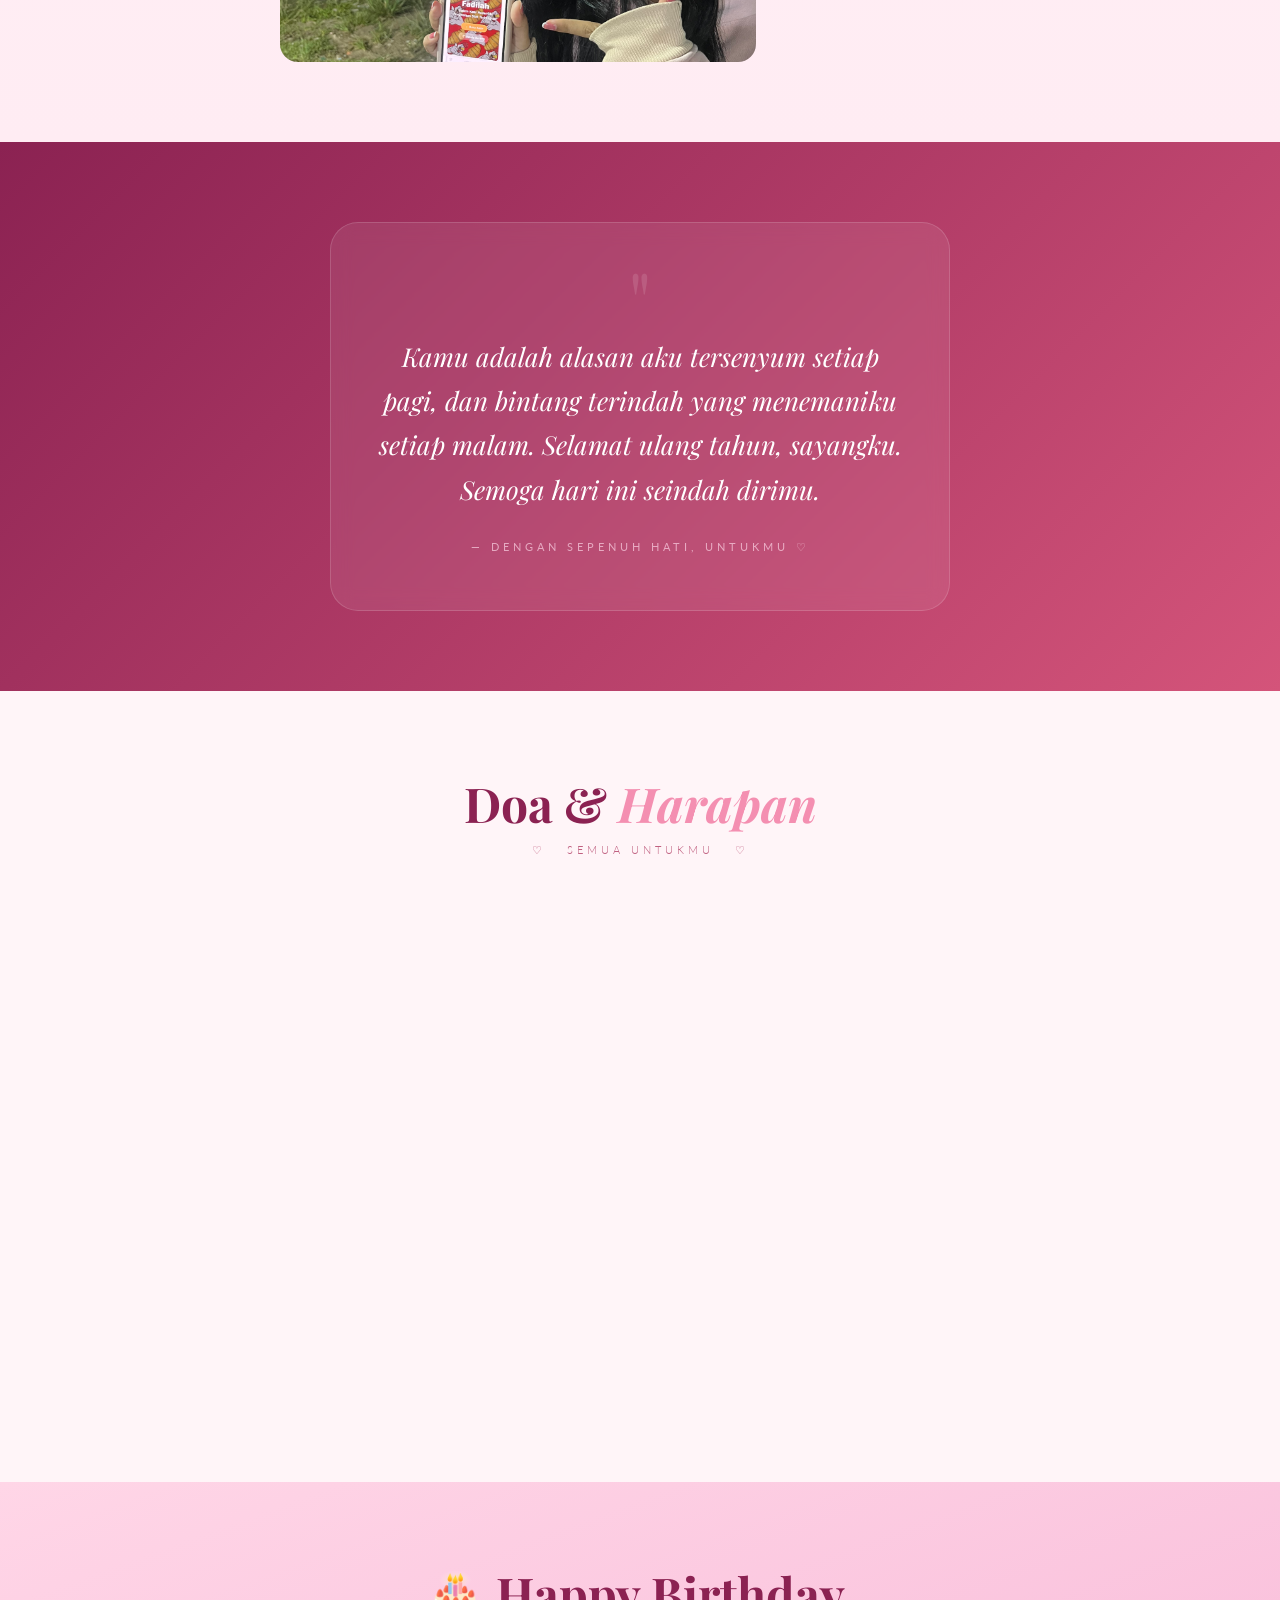
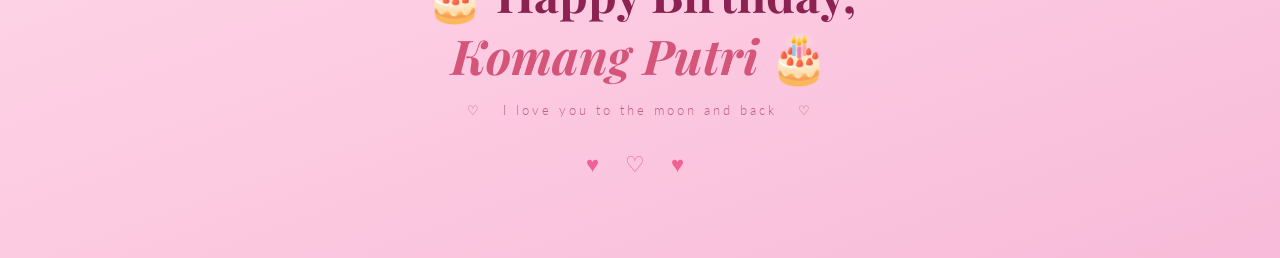
==== commit 47a3982a: "menambahkan 5 card" ====
--- a/birthday-komang-putri.html
+++ b/birthday-komang-putri.html
@@ -960,7 +960,7 @@
 
             <!-- SLIDE 5 -->
             <div class="slide" id="slide-4">
-              <img src="image/photos/b14.png" class="slide-photo" />
+              <img src="image/photos/jegeg.jpg" class="slide-photo" />
               <div class="slide-caption">
                 <p class="caption-text">
                   "Happy Birthday, Komang Putri. Aku mencintaimu selamanya."
@@ -1004,52 +1004,56 @@
       </p>
 
       <div class="photo-grid">
+        <!-- Row 1 -->
         <div class="photo-card big">
-          <div class="photo-card-inner">
-            📷
-            <span>Foto Favorit</span>
-            <!--
-          CARA GANTI FOTO GALERI:
-          Hapus div.photo-card-inner, ganti dengan:
-          <img src="foto.jpg" style="width:100%;height:100%;object-fit:cover;" />
-        -->
-          </div>
+          <img src="image/photos/b1.png" style="width:100%;height:100%;object-fit:cover;" />
           <div class="photo-overlay">Momen pertama kita 💕</div>
         </div>
-
         <div class="photo-card">
-          <div class="photo-card-inner">
-            🌸
-            <span>Foto Bersama</span>
-          </div>
+          <img src="image/photos/b2.png" style="width:100%;height:100%;object-fit:cover;" />
           <div class="photo-overlay">Selalu bahagia bersamamu</div>
         </div>
 
+        <!-- Row 2 -->
         <div class="photo-card">
-          <div class="photo-card-inner">
-            🌺
-            <span>Foto Kita</span>
-          </div>
+          <img src="image/photos/b3.png" style="width:100%;height:100%;object-fit:cover;" />
           <div class="photo-overlay">Kenangan tak terlupakan</div>
         </div>
-
+        <div class="photo-card big">
+          <img src="image/photos/b7.png" style="width:100%;height:100%;object-fit:cover;" />
+          <div class="photo-overlay">Bersamamu, segalanya jadi indah 🌸</div>
+        </div>
+
+        <!-- Row 3 -->
         <div class="photo-card">
-          <div class="photo-card-inner">
-            💐
-            <span>Foto Indah</span>
-          </div>
+          <img src="image/photos/b4.png" style="width:100%;height:100%;object-fit:cover;" />
           <div class="photo-overlay">Setiap saat bersamamu spesial</div>
         </div>
-
+        <div class="photo-card">
+          <img src="image/photos/b6.png" style="width:100%;height:100%;object-fit:cover;" />
+          <div class="photo-overlay">Tawa yang selalu kurindukan ✨</div>
+        </div>
+        <div class="photo-card">
+          <img src="image/photos/b8.png" style="width:100%;height:100%;object-fit:cover;" />
+          <div class="photo-overlay">Momen manis kita berdua 💖</div>
+        </div>
+
+        <!-- Row 4 -->
         <div class="photo-card big">
-          <div class="photo-card-inner">
-            🎀
-            <span>Foto Terbaik</span>
-          </div>
+          <img src="image/photos/b5.png" style="width:100%;height:100%;object-fit:cover;" />
           <div class="photo-overlay">Kamu senyumku setiap hari ❤️</div>
         </div>
-      </div>
-    </section>
+        <div class="photo-card">
+          <img src="image/photos/b9.png" style="width:100%;height:100%;object-fit:cover;" />
+          <div class="photo-overlay">Cinta dalam setiap jepretan 📸</div>
+        </div>
+
+        <!-- Row 5 -->
+        <div class="photo-card big">
+          <img src="image/photos/b10.png" style="width:100%;height:100%;object-fit:cover;" />
+          <div class="photo-overlay">Terima kasih sudah ada untukku 💝</div>
+        </div>
+      </div>    </section>
 
     <!-- ===== MESSAGE ===== -->
     <section class="message-section" id="pesan">
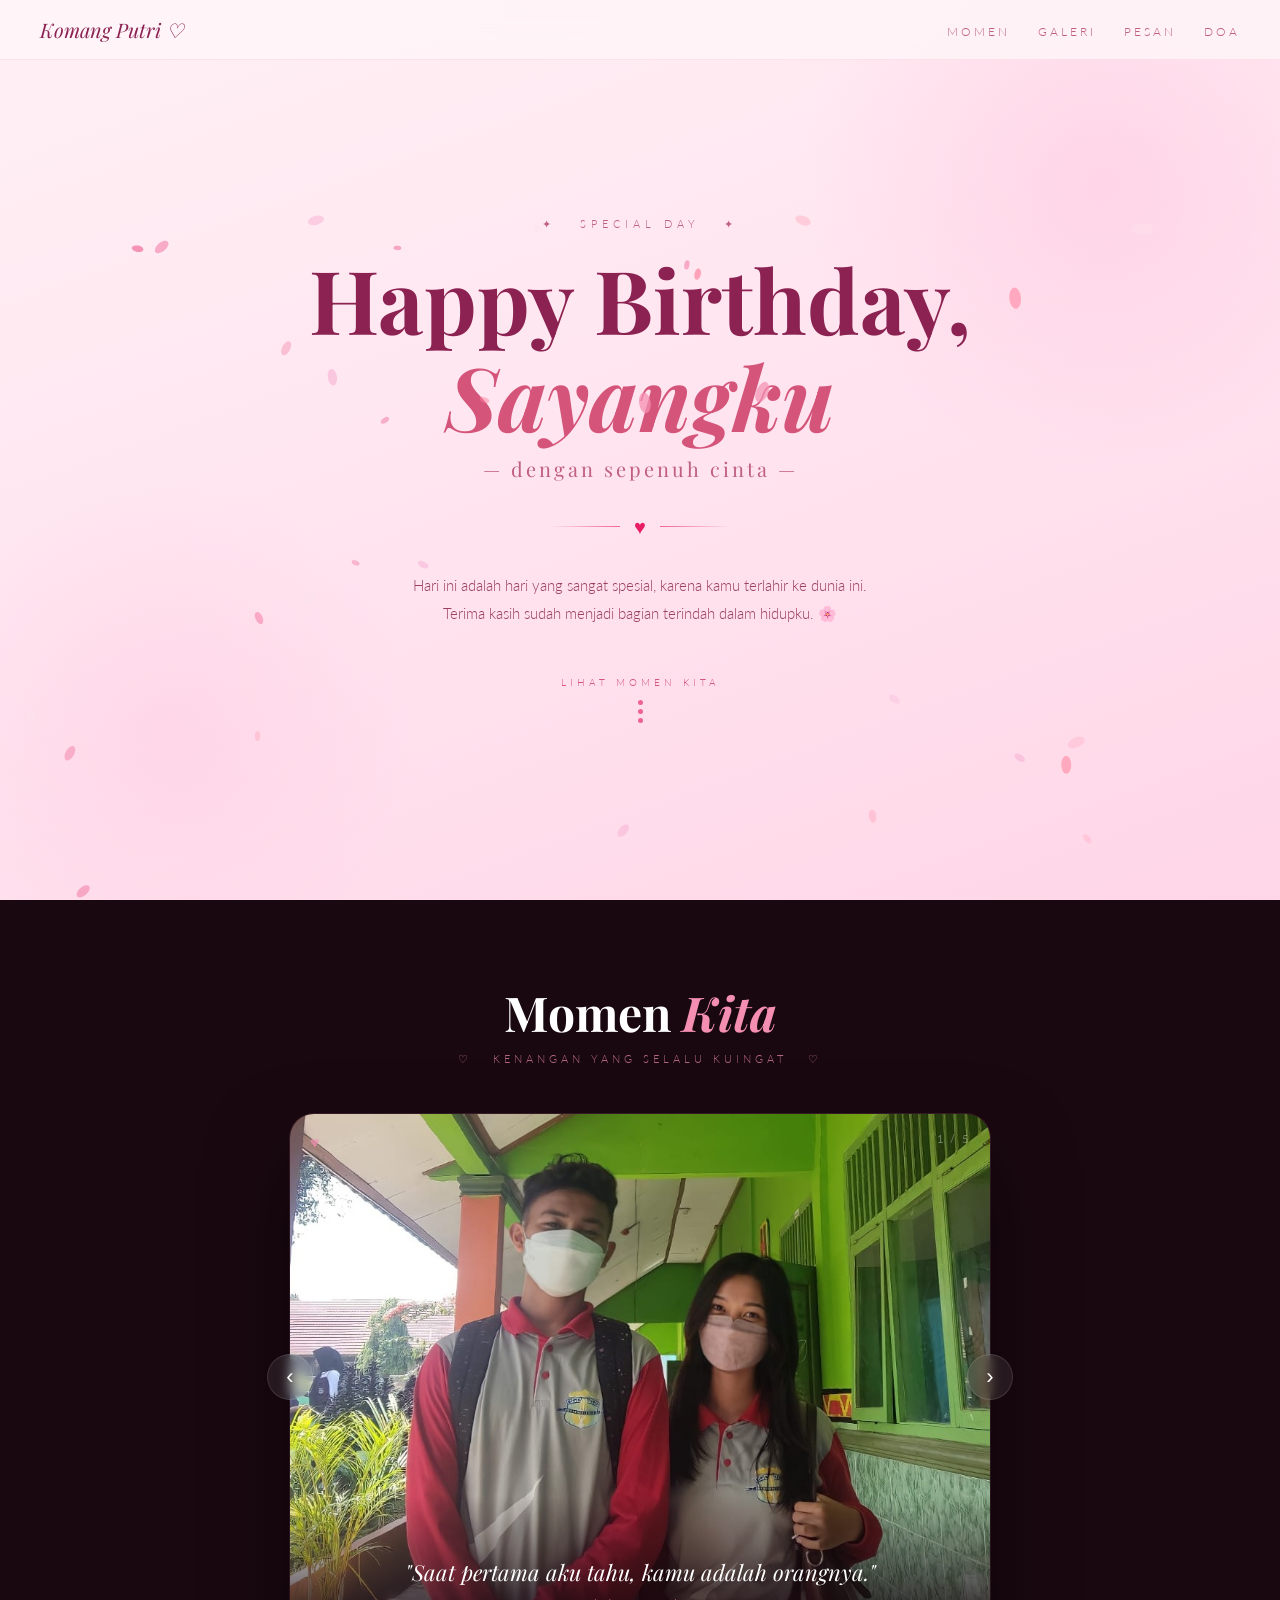
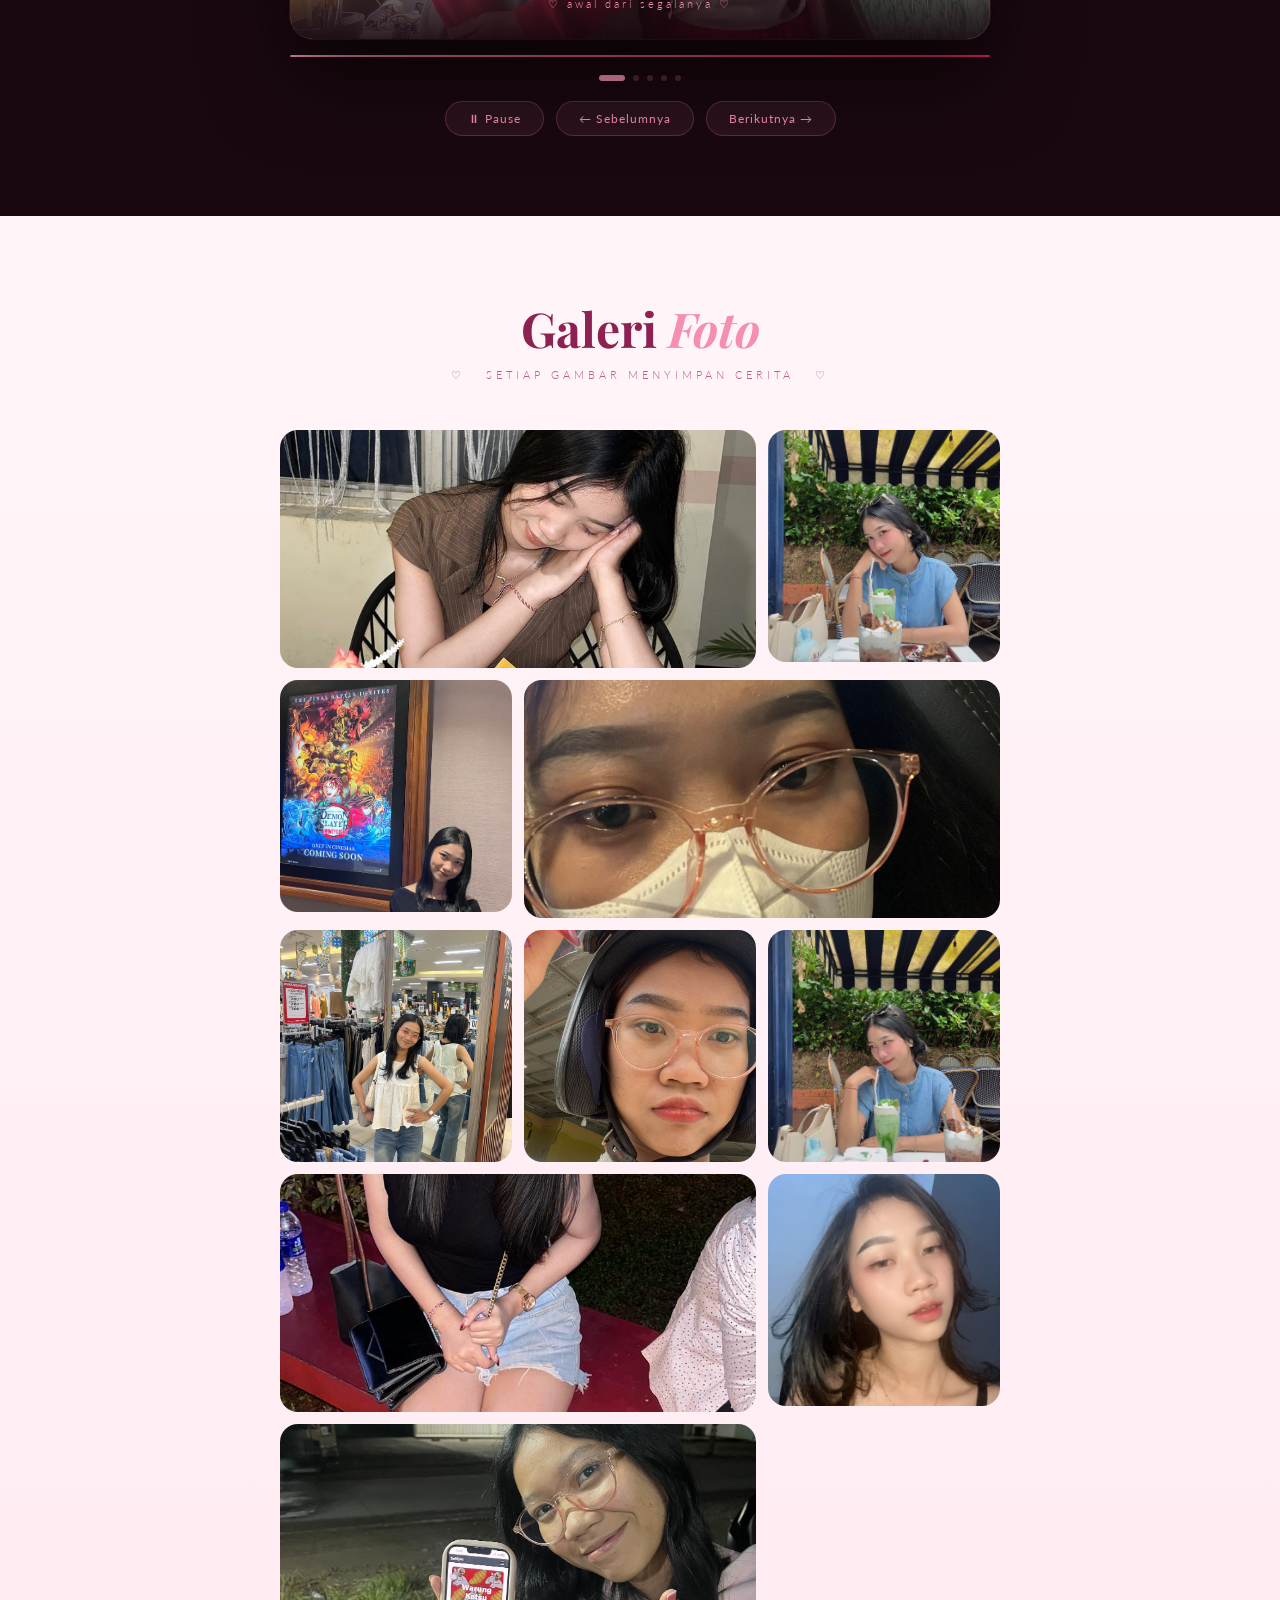
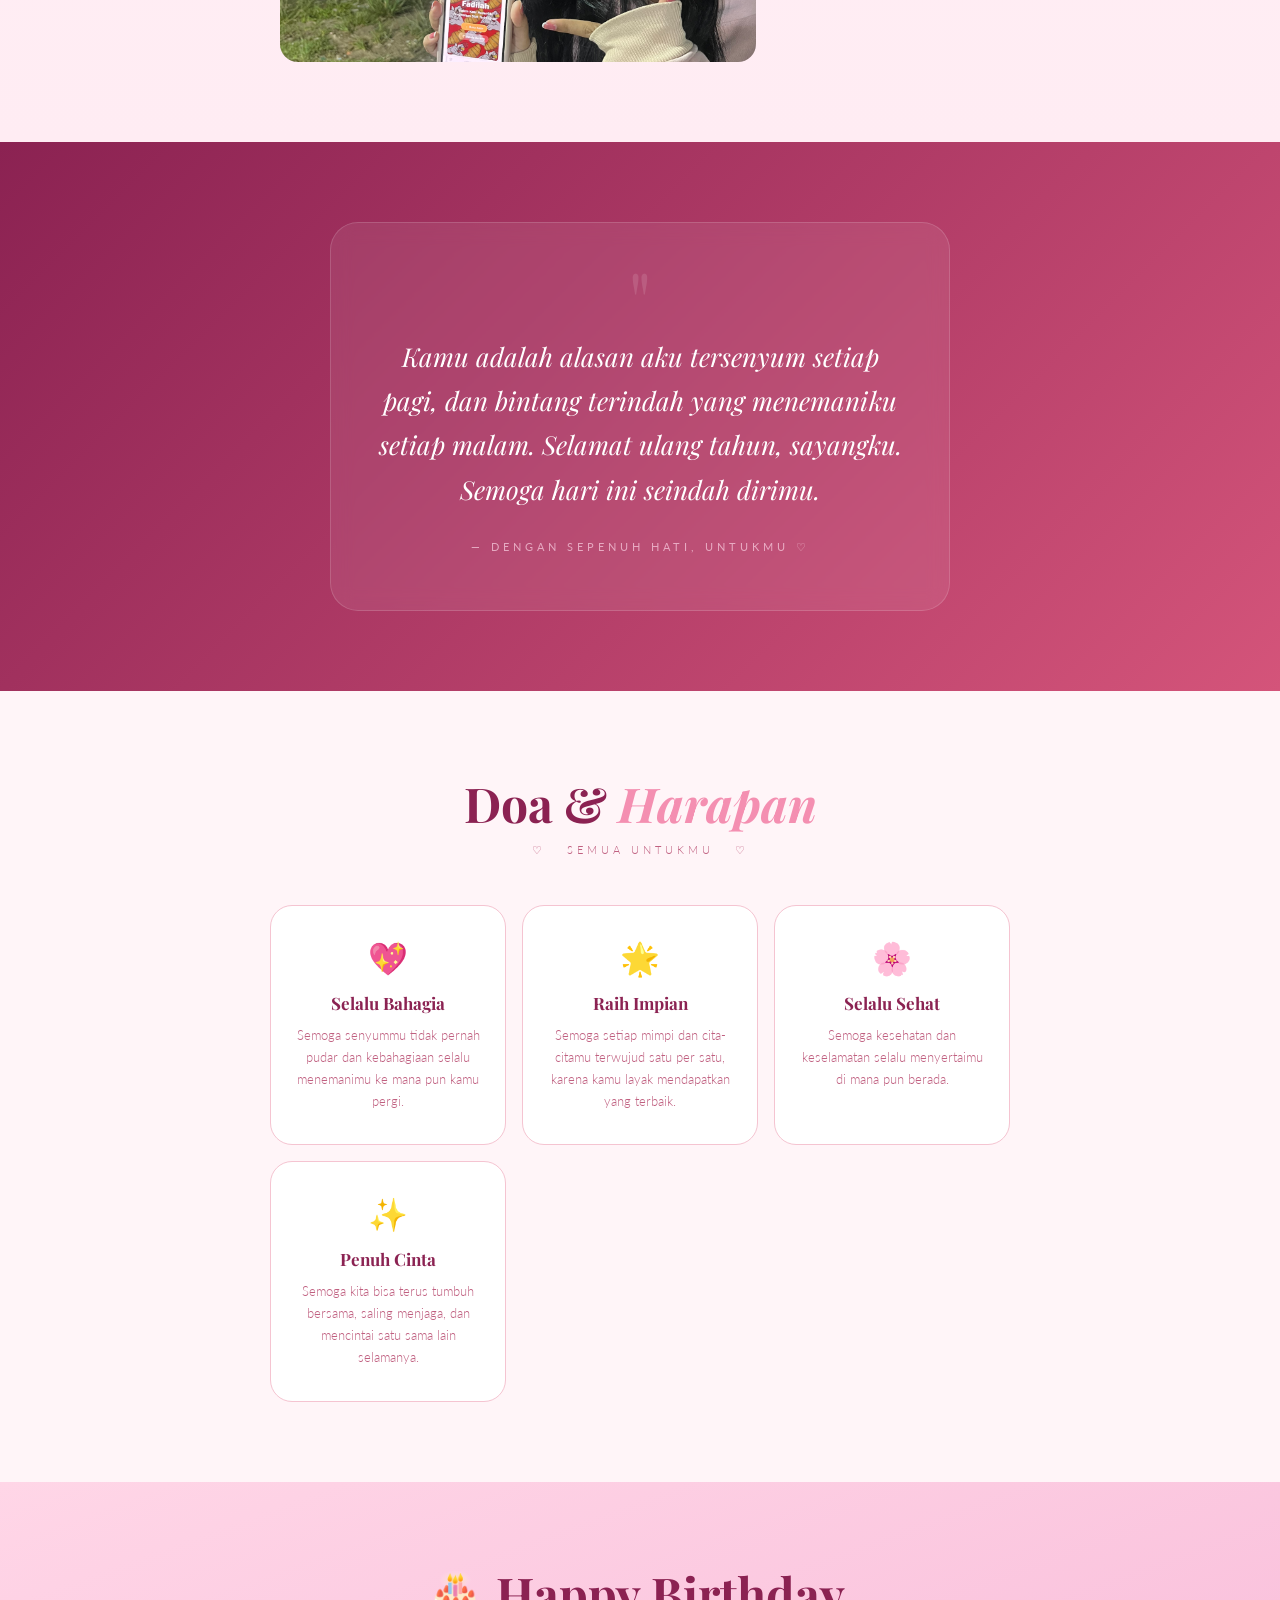
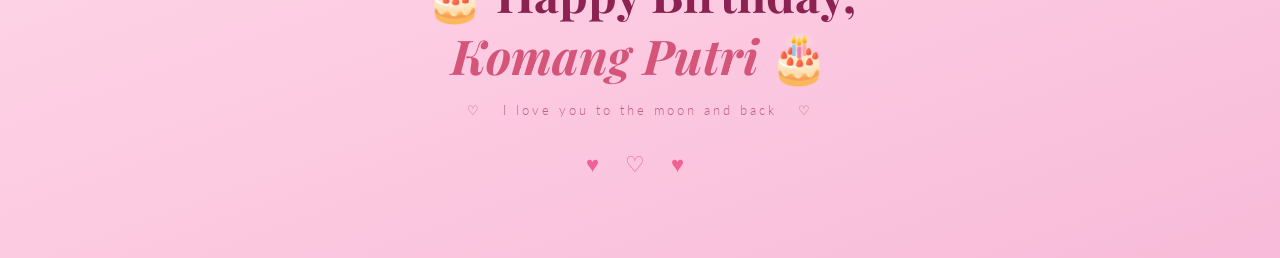
==== commit f2da62df: "update" ====
--- a/birthday-komang-putri.html
+++ b/birthday-komang-putri.html
@@ -3,7 +3,7 @@
   <head>
     <meta charset="UTF-8" />
     <meta name="viewport" content="width=device-width, initial-scale=1.0" />
-    <title>Happy Birthday, Komang Putri 🎀</title>
+    <title>Happy Birthday, Sayangkuu 🎀</title>
     <link rel="preconnect" href="https://fonts.googleapis.com" />
     <link
       href="https://fonts.googleapis.com/css2?family=Playfair+Display:ital,wght@0,400;0,700;1,400&family=Lato:wght@300;400&display=swap"
@@ -359,7 +359,8 @@
         opacity: 1;
       }
 
-      .slide-photo {
+      .slide-photo,
+      .slide-video {
         width: 100%;
         height: 100%;
         object-fit: cover;
@@ -872,7 +873,7 @@
 
       <p class="badge">✦ &nbsp; Special Day &nbsp; ✦</p>
 
-      <h1 class="hero-title">Happy Birthday,<br /><em>Komang Putri</em></h1>
+      <h1 class="hero-title">Happy Birthday,<br /><em>Sayangku</em></h1>
 
       <p class="hero-sub">— dengan sepenuh cinta —</p>
 
@@ -898,6 +899,9 @@
 
     <!-- ===== SLIDESHOW ===== -->
     <section class="slideshow-section" id="slideshow">
+      <audio id="momenAudio" loop>
+        <source src="music/momen_music.mp3" type="audio/mpeg" />
+      </audio>
       <h2 class="sec-title light">Momen <em>Kita</em></h2>
       <p class="sec-desc light">
         ♡ &nbsp; kenangan yang selalu kuingat &nbsp; ♡
@@ -908,7 +912,7 @@
           <div class="slide-frame" id="slideFrame">
             <!-- SLIDE 1 -->
             <div class="slide active" id="slide-0">
-              <img src="image/photos/b1.png" class="slide-photo" />
+              <img src="image/photos/fotbar.jpg" class="slide-photo" />
               <div class="slide-caption">
                 <p class="caption-text">
                   "Saat pertama aku tahu, kamu adalah orangnya."
@@ -921,7 +925,13 @@
 
             <!-- SLIDE 2 -->
             <div class="slide" id="slide-1">
-              <img src="image/photos/b2.png" class="slide-photo" />
+              <video
+                src="video/momen.mp4"
+                class="slide-video"
+                loop
+                muted
+                playsinline
+              ></video>
               <div class="slide-caption">
                 <p class="caption-text">
                   "Setiap momen bersamamu selalu terasa sempurna."
@@ -934,7 +944,13 @@
 
             <!-- SLIDE 3 -->
             <div class="slide" id="slide-2">
-              <img src="image/photos/b12.png" class="slide-photo" />
+              <video
+                src="video/momen2.mp4"
+                class="slide-video"
+                loop
+                muted
+                playsinline
+              ></video>
               <div class="slide-caption">
                 <p class="caption-text">
                   "Dunia terasa lebih indah kalau dijelajahi bersamamu."
@@ -947,7 +963,13 @@
 
             <!-- SLIDE 4 -->
             <div class="slide" id="slide-3">
-              <img src="image/photos/b4.png" class="slide-photo" />
+              <video
+                src="video/momen3.mp4"
+                class="slide-video"
+                loop
+                muted
+                playsinline
+              ></video>
               <div class="slide-caption">
                 <p class="caption-text">
                   "Senyummu adalah hal terindah yang pernah kulihat."
@@ -963,7 +985,7 @@
               <img src="image/photos/jegeg.jpg" class="slide-photo" />
               <div class="slide-caption">
                 <p class="caption-text">
-                  "Happy Birthday, Komang Putri. Aku mencintaimu selamanya."
+                  "Happy Birthday, Sayangku Jegeg. Aku mencintaimu selamanya."
                 </p>
                 <p class="caption-sub">♡ untuk selamanya ♡</p>
               </div>
@@ -1006,54 +1028,85 @@
       <div class="photo-grid">
         <!-- Row 1 -->
         <div class="photo-card big">
-          <img src="image/photos/b1.png" style="width:100%;height:100%;object-fit:cover;" />
+          <img
+            src="image/photos/jegeg.jpg"
+            style="width: 100%; height: 100%; object-fit: cover"
+          />
           <div class="photo-overlay">Momen pertama kita 💕</div>
         </div>
         <div class="photo-card">
-          <img src="image/photos/b2.png" style="width:100%;height:100%;object-fit:cover;" />
+          <img
+            src="image/photos/b2.png"
+            style="width: 100%; height: 100%; object-fit: cover"
+          />
           <div class="photo-overlay">Selalu bahagia bersamamu</div>
         </div>
 
         <!-- Row 2 -->
         <div class="photo-card">
-          <img src="image/photos/b3.png" style="width:100%;height:100%;object-fit:cover;" />
+          <img
+            src="image/photos/b3.png"
+            style="width: 100%; height: 100%; object-fit: cover"
+          />
           <div class="photo-overlay">Kenangan tak terlupakan</div>
         </div>
         <div class="photo-card big">
-          <img src="image/photos/b7.png" style="width:100%;height:100%;object-fit:cover;" />
+          <img
+            src="image/photos/b7.png"
+            style="width: 100%; height: 100%; object-fit: cover"
+          />
           <div class="photo-overlay">Bersamamu, segalanya jadi indah 🌸</div>
         </div>
 
         <!-- Row 3 -->
         <div class="photo-card">
-          <img src="image/photos/b4.png" style="width:100%;height:100%;object-fit:cover;" />
+          <img
+            src="image/photos/b4.png"
+            style="width: 100%; height: 100%; object-fit: cover"
+          />
           <div class="photo-overlay">Setiap saat bersamamu spesial</div>
         </div>
         <div class="photo-card">
-          <img src="image/photos/b6.png" style="width:100%;height:100%;object-fit:cover;" />
+          <img
+            src="image/photos/b6.png"
+            style="width: 100%; height: 100%; object-fit: cover"
+          />
           <div class="photo-overlay">Tawa yang selalu kurindukan ✨</div>
         </div>
         <div class="photo-card">
-          <img src="image/photos/b8.png" style="width:100%;height:100%;object-fit:cover;" />
+          <img
+            src="image/photos/b8.png"
+            style="width: 100%; height: 100%; object-fit: cover"
+          />
           <div class="photo-overlay">Momen manis kita berdua 💖</div>
         </div>
 
         <!-- Row 4 -->
         <div class="photo-card big">
-          <img src="image/photos/b5.png" style="width:100%;height:100%;object-fit:cover;" />
+          <img
+            src="image/photos/b5.png"
+            style="width: 100%; height: 100%; object-fit: cover"
+          />
           <div class="photo-overlay">Kamu senyumku setiap hari ❤️</div>
         </div>
         <div class="photo-card">
-          <img src="image/photos/b9.png" style="width:100%;height:100%;object-fit:cover;" />
+          <img
+            src="image/photos/b9.png"
+            style="width: 100%; height: 100%; object-fit: cover"
+          />
           <div class="photo-overlay">Cinta dalam setiap jepretan 📸</div>
         </div>
 
         <!-- Row 5 -->
         <div class="photo-card big">
-          <img src="image/photos/b10.png" style="width:100%;height:100%;object-fit:cover;" />
+          <img
+            src="image/photos/b10.png"
+            style="width: 100%; height: 100%; object-fit: cover"
+          />
           <div class="photo-overlay">Terima kasih sudah ada untukku 💝</div>
         </div>
-      </div>    </section>
+      </div>
+    </section>
 
     <!-- ===== MESSAGE ===== -->
     <section class="message-section" id="pesan">
@@ -1241,9 +1294,22 @@
       }
 
       function goTo(n) {
-        document.getElementById("slide-" + current).classList.remove("active");
+        const prevSlide = document.getElementById("slide-" + current);
+        const prevVid = prevSlide.querySelector("video");
+        if (prevVid) prevVid.pause();
+
+        prevSlide.classList.remove("active");
         current = ((n % TOTAL) + TOTAL) % TOTAL;
-        document.getElementById("slide-" + current).classList.add("active");
+
+        const nextSlide = document.getElementById("slide-" + current);
+        nextSlide.classList.add("active");
+
+        const nextVid = nextSlide.querySelector("video");
+        if (nextVid) {
+          nextVid.currentTime = 0;
+          nextVid.play().catch(() => {});
+        }
+
         updateDots();
         startProgress();
       }
@@ -1276,13 +1342,18 @@
       function togglePlay() {
         isPlaying = !isPlaying;
         const btn = document.getElementById("playPauseBtn");
+        const currentSlide = document.getElementById("slide-" + current);
+        const currentVid = currentSlide.querySelector("video");
+
         if (isPlaying) {
           btn.textContent = "⏸ Pause";
           btn.classList.remove("paused");
+          if (currentVid) currentVid.play().catch(() => {});
           restartTimer();
         } else {
           btn.textContent = "▶ Play";
           btn.classList.add("paused");
+          if (currentVid) currentVid.pause();
           clearInterval(autoTimer);
           const fill = document.getElementById("progressFill");
           fill.style.transition = "none";
@@ -1316,6 +1387,40 @@
       document
         .querySelectorAll(".wish-card")
         .forEach((el) => observer.observe(el));
+
+      // ---- MOMEN AUDIO SCROLL CONTROL ----
+      const momenAudio = document.getElementById("momenAudio");
+      const slideshowSection = document.getElementById("slideshow");
+      let isSlideshowVisible = false;
+
+      const audioObserver = new IntersectionObserver(
+        (entries) => {
+          entries.forEach((entry) => {
+            isSlideshowVisible = entry.isIntersecting;
+            if (isSlideshowVisible) {
+              momenAudio.play().catch(() => {
+                console.log("Autoplay blocked, waiting for interaction.");
+              });
+            } else {
+              momenAudio.pause();
+            }
+          });
+        },
+        { threshold: 0.1 },
+      );
+
+      audioObserver.observe(slideshowSection);
+
+      // Trigger play on first interaction if visible
+      document.addEventListener(
+        "click",
+        () => {
+          if (isSlideshowVisible && momenAudio.paused) {
+            momenAudio.play().catch(() => {});
+          }
+        },
+        { once: false },
+      );
     </script>
   </body>
 </html>
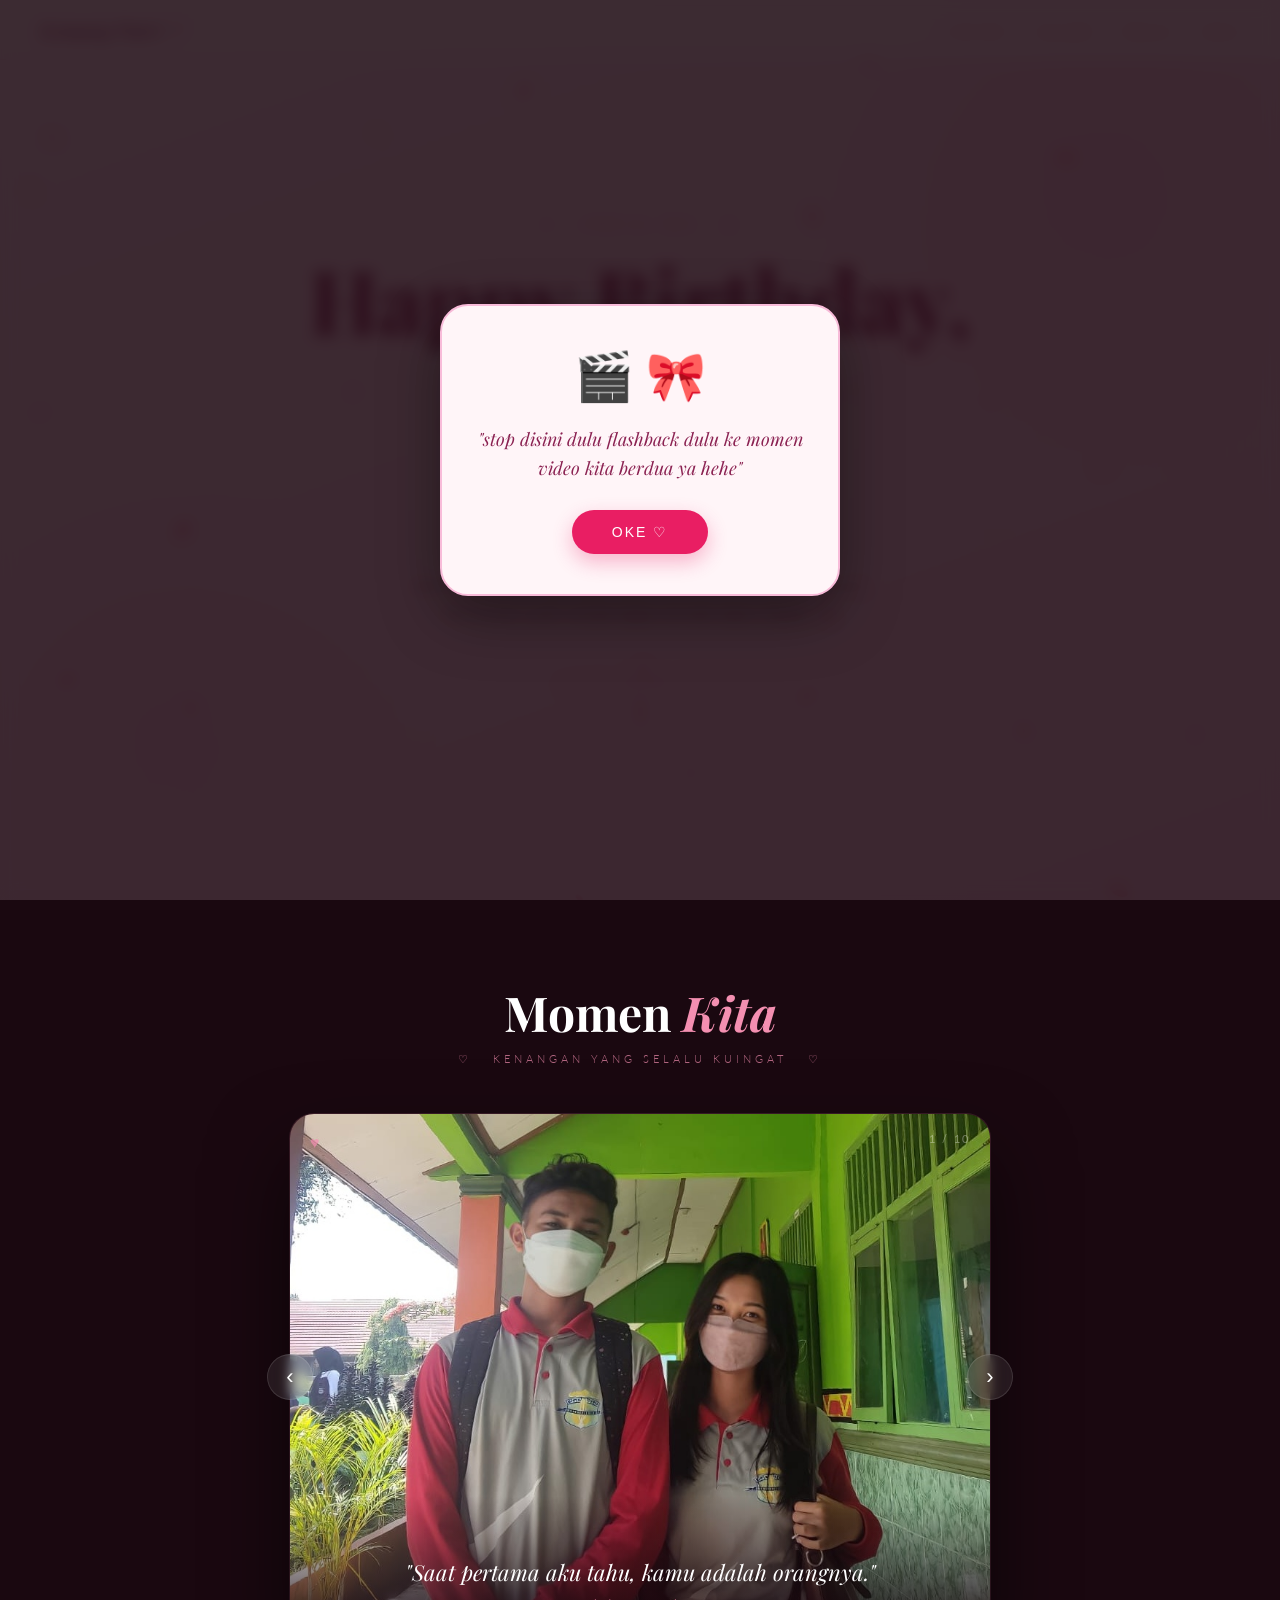
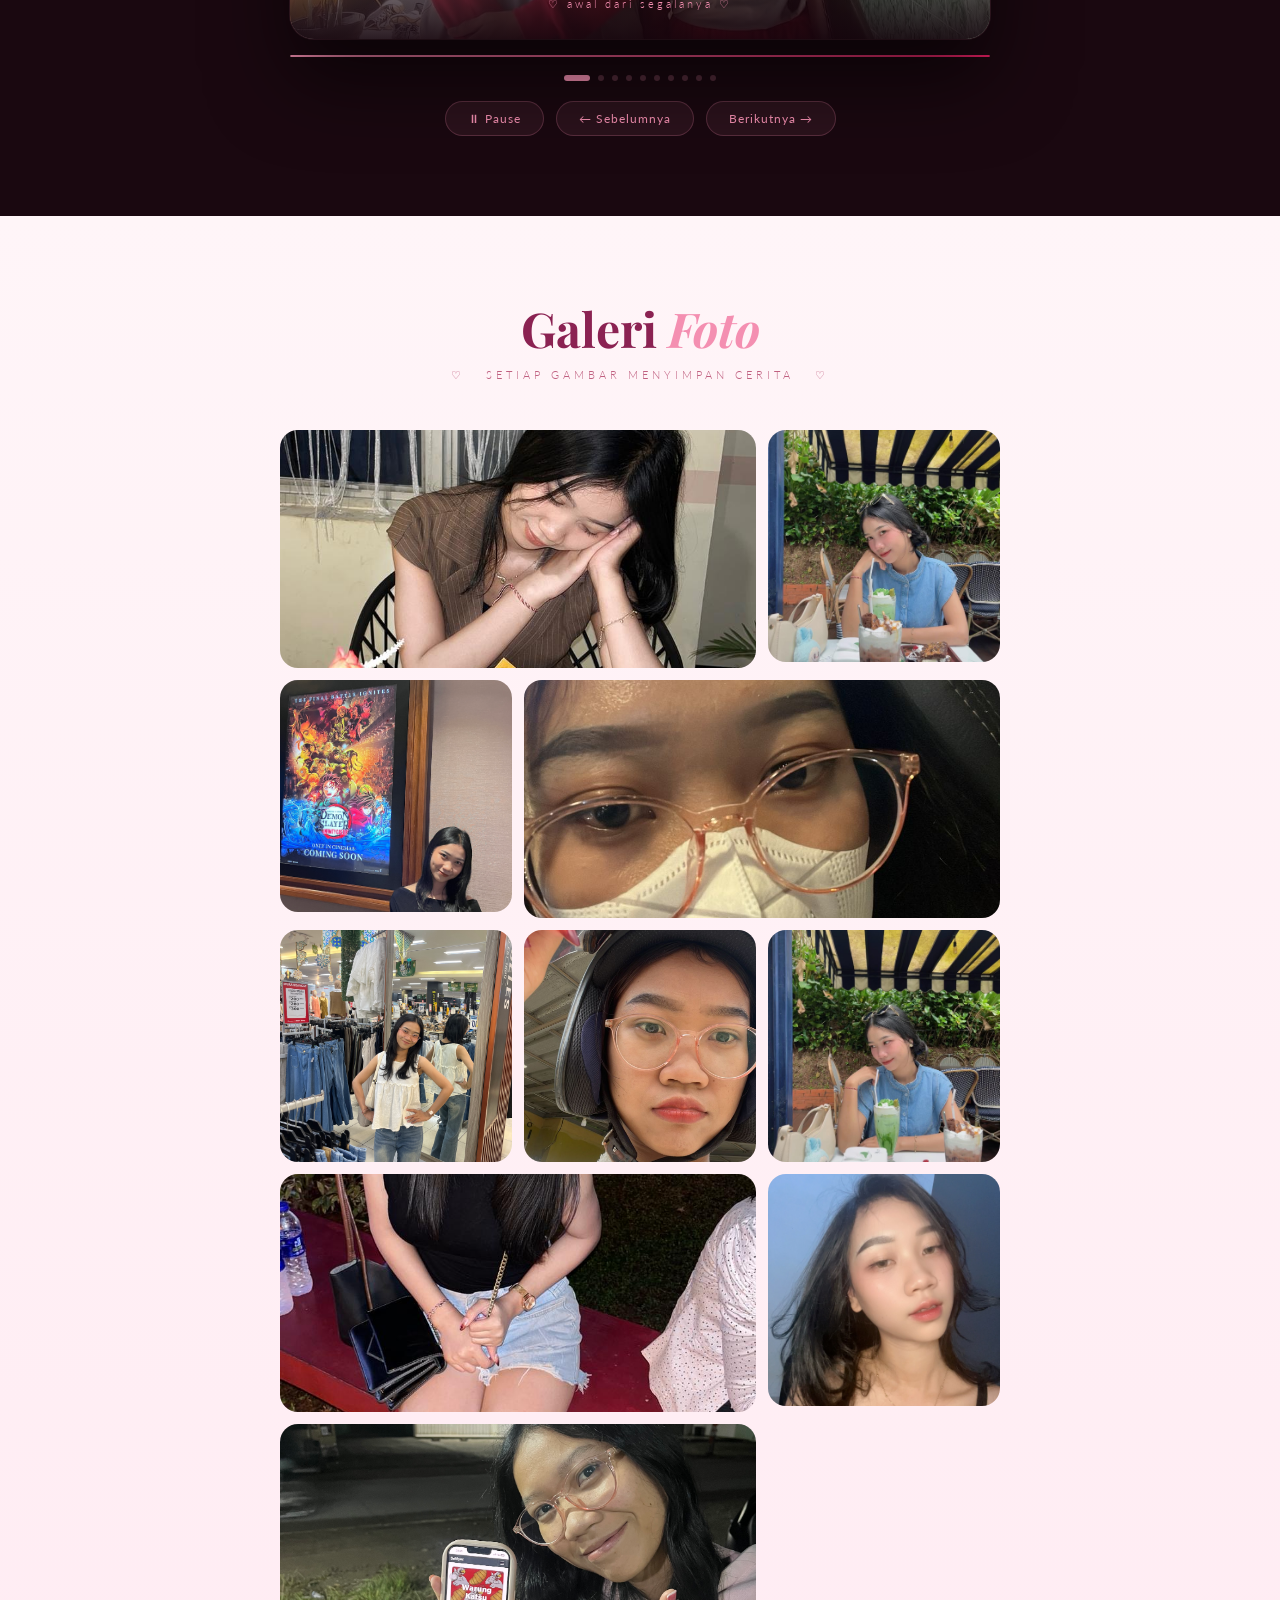
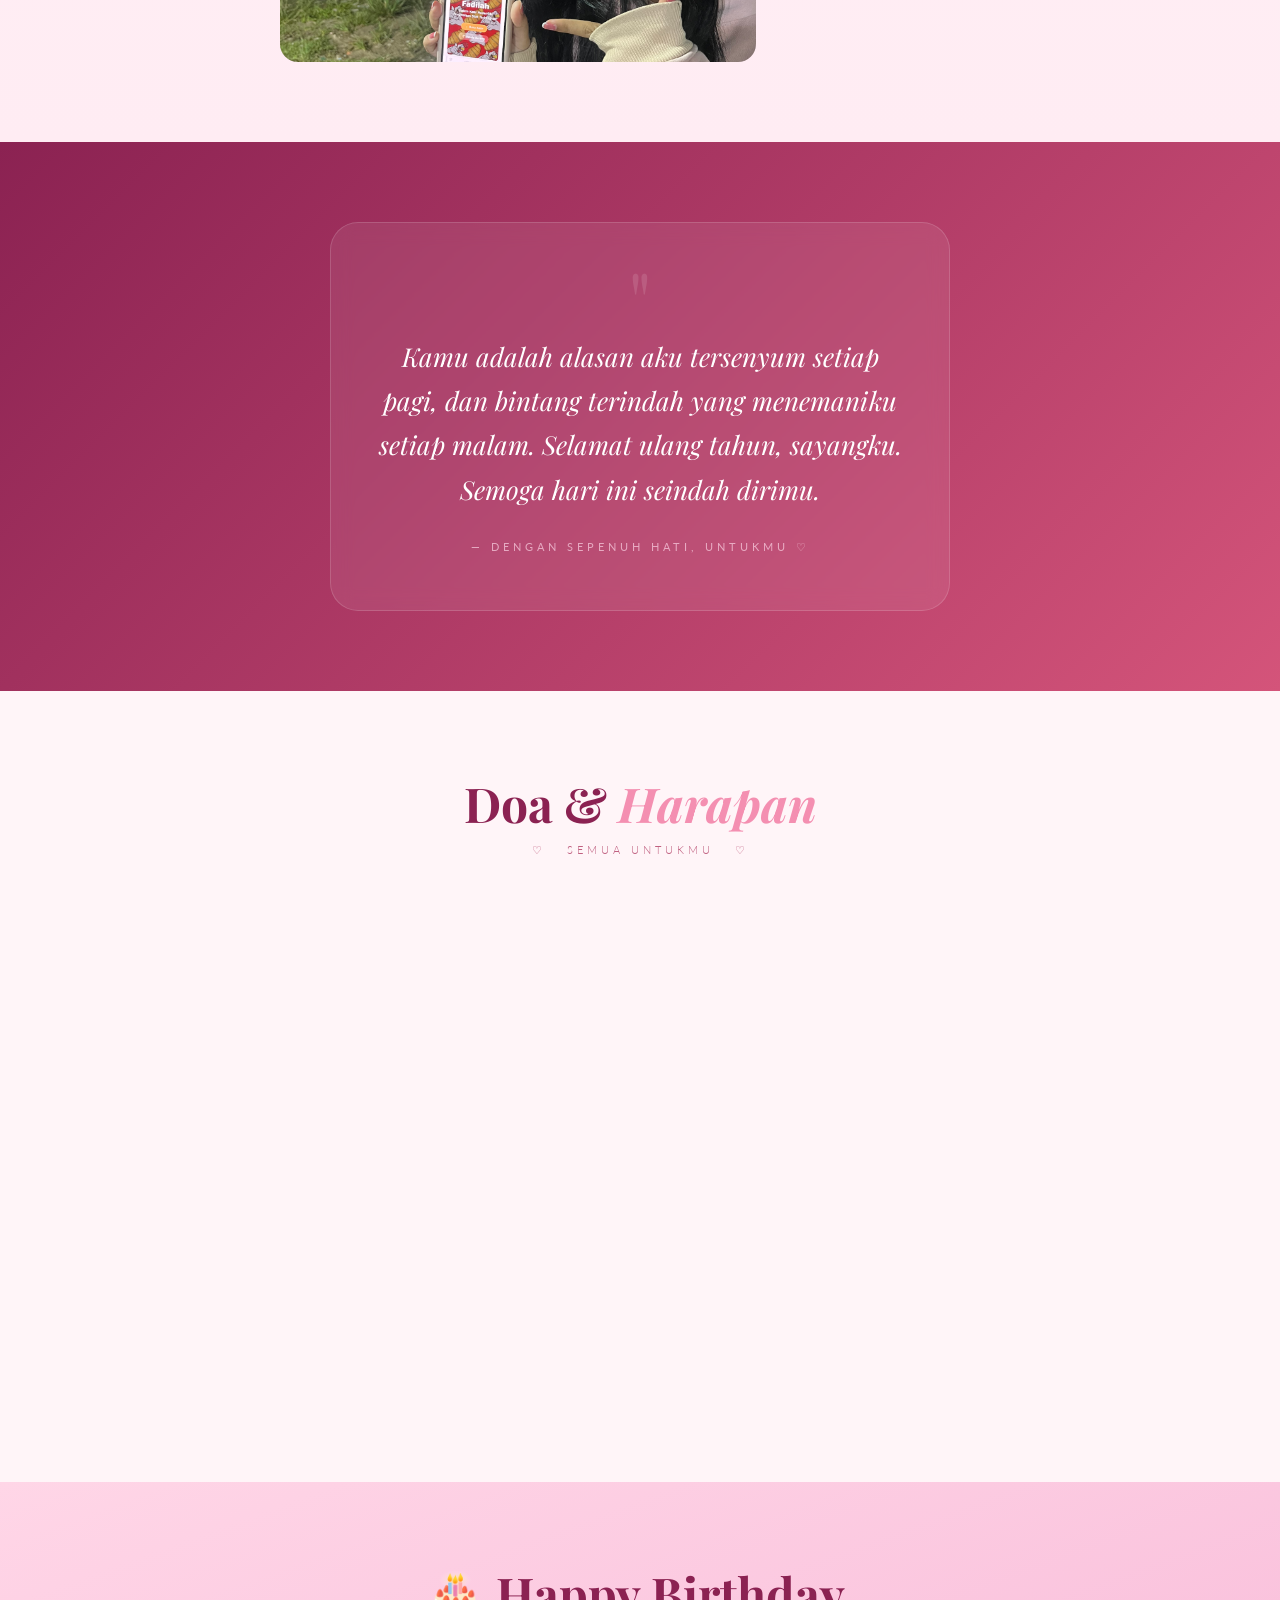
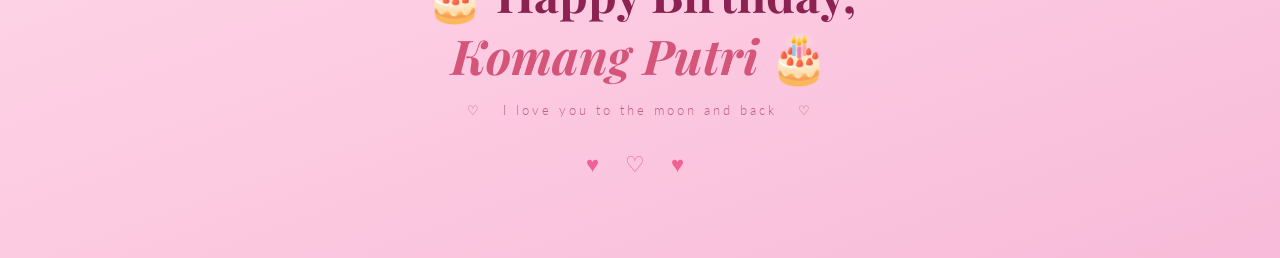
==== commit 6680d4e0: "update" ====
--- a/birthday-komang-putri.html
+++ b/birthday-komang-putri.html
@@ -847,6 +847,80 @@
           right: -16px;
         }
       }
+
+      /* ===== MUSIC POPUP ===== */
+      .music-popup {
+        position: fixed;
+        inset: 0;
+        z-index: 9999;
+        display: none; /* Hidden by default */
+        align-items: center;
+        justify-content: center;
+        padding: 24px;
+        background: rgba(26, 8, 16, 0.85);
+        backdrop-filter: blur(8px);
+      }
+
+      .music-popup.active {
+        display: flex;
+        animation: fadeIn 0.4s ease;
+      }
+
+      .popup-card {
+        background: var(--pink-50);
+        border: 2px solid var(--pink-200);
+        border-radius: 28px;
+        padding: 40px 32px;
+        max-width: 400px;
+        width: 100%;
+        text-align: center;
+        box-shadow: 0 20px 60px rgba(0, 0, 0, 0.4);
+        position: relative;
+      }
+
+      .popup-emoji {
+        font-size: 48px;
+        margin-bottom: 20px;
+        display: block;
+      }
+
+      .popup-text {
+        font-family: "Playfair Display", serif;
+        font-style: italic;
+        font-size: 18px;
+        color: var(--pink-900);
+        line-height: 1.6;
+        margin-bottom: 28px;
+      }
+
+      .popup-btn {
+        background: var(--pink-500);
+        color: white;
+        border: none;
+        border-radius: 50px;
+        padding: 14px 40px;
+        font-size: 14px;
+        letter-spacing: 2px;
+        text-transform: uppercase;
+        cursor: pointer;
+        transition: all 0.3s ease;
+        box-shadow: 0 8px 20px rgba(233, 30, 99, 0.3);
+      }
+
+      .popup-btn:hover {
+        background: var(--pink-600);
+        transform: translateY(-2px);
+        box-shadow: 0 12px 28px rgba(233, 30, 99, 0.4);
+      }
+
+      @keyframes fadeIn {
+        from {
+          opacity: 0;
+        }
+        to {
+          opacity: 1;
+        }
+      }
     </style>
   </head>
   <body>
@@ -920,7 +994,7 @@
                 <p class="caption-sub">♡ awal dari segalanya ♡</p>
               </div>
               <span class="slide-heart">♥</span>
-              <span class="slide-counter-badge" id="slideCounter">1 / 5</span>
+              <span class="slide-counter-badge" id="slideCounter">1 / 10</span>
             </div>
 
             <!-- SLIDE 2 -->
@@ -939,7 +1013,7 @@
                 <p class="caption-sub">♡ momen berharga ♡</p>
               </div>
               <span class="slide-heart">♥</span>
-              <span class="slide-counter-badge">2 / 5</span>
+              <span class="slide-counter-badge">2 / 10</span>
             </div>
 
             <!-- SLIDE 3 -->
@@ -958,7 +1032,7 @@
                 <p class="caption-sub">♡ petualangan kita ♡</p>
               </div>
               <span class="slide-heart">♥</span>
-              <span class="slide-counter-badge">3 / 5</span>
+              <span class="slide-counter-badge">3 / 10</span>
             </div>
 
             <!-- SLIDE 4 -->
@@ -977,7 +1051,7 @@
                 <p class="caption-sub">♡ kebahagiaanku ♡</p>
               </div>
               <span class="slide-heart">♥</span>
-              <span class="slide-counter-badge">4 / 5</span>
+              <span class="slide-counter-badge">4 / 10</span>
             </div>
 
             <!-- SLIDE 5 -->
@@ -990,7 +1064,90 @@
                 <p class="caption-sub">♡ untuk selamanya ♡</p>
               </div>
               <span class="slide-heart">♥</span>
-              <span class="slide-counter-badge">5 / 5</span>
+              <span class="slide-counter-badge">5 / 10</span>
+            </div>
+
+            <!-- SLIDE 6 -->
+            <div class="slide" id="slide-5">
+              <video
+                src="video/momen4.mp4"
+                class="slide-video"
+                loop
+                muted
+                playsinline
+              ></video>
+              <div class="slide-caption">
+                <p class="caption-text">
+                  "Setiap detik bersamamu adalah anugerah terindah."
+                </p>
+                <p class="caption-sub">♡ keajaiban cinta ♡</p>
+              </div>
+              <span class="slide-heart">♥</span>
+              <span class="slide-counter-badge">6 / 10</span>
+            </div>
+
+            <!-- SLIDE 7 -->
+            <div class="slide" id="slide-6">
+              <img src="image/photos/wisnu.jpg" class="slide-photo" />
+              <div class="slide-caption">
+                <p class="caption-text">
+                  "Kamu adalah rumah tempat hatiku selalu ingin pulang."
+                </p>
+                <p class="caption-sub">♡ tempat ternyaman ♡</p>
+              </div>
+              <span class="slide-heart">♥</span>
+              <span class="slide-counter-badge">7 / 10</span>
+            </div>
+
+            <!-- SLIDE 8 -->
+            <div class="slide" id="slide-7">
+              <video
+                src="video/momen5.mp4"
+                class="slide-video"
+                loop
+                muted
+                playsinline
+              ></video>
+              <div class="slide-caption">
+                <p class="caption-text">
+                  "Mencintaimu adalah keputusan terbaik dalam hidupku."
+                </p>
+                <p class="caption-sub">♡ pilihan hati ♡</p>
+              </div>
+              <span class="slide-heart">♥</span>
+              <span class="slide-counter-badge">8 / 10</span>
+            </div>
+
+            <!-- SLIDE 9 -->
+            <div class="slide" id="slide-8">
+              <img src="image/photos/b3.png" class="slide-photo" />
+              <div class="slide-caption">
+                <p class="caption-text">
+                  "Terima kasih telah mewarnai hari-hariku dengan cintamu."
+                </p>
+                <p class="caption-sub">♡ warna hidupku ♡</p>
+              </div>
+              <span class="slide-heart">♥</span>
+              <span class="slide-counter-badge">9 / 10</span>
+            </div>
+
+            <!-- SLIDE 10 -->
+            <div class="slide" id="slide-9">
+              <video
+                src="video/momen6.mp4"
+                class="slide-video"
+                loop
+                muted
+                playsinline
+              ></video>
+              <div class="slide-caption">
+                <p class="caption-text">
+                  "Selamanya kita akan terus bersama, menua dalam cinta."
+                </p>
+                <p class="caption-sub">♡ masa depan kita ♡</p>
+              </div>
+              <span class="slide-heart">♥</span>
+              <span class="slide-counter-badge">10 / 10</span>
             </div>
           </div>
 
@@ -1172,6 +1329,17 @@
       </p>
       <div class="footer-hearts">♥ ♡ ♥</div>
     </footer>
+
+    <!-- ===== MUSIC POPUP ===== -->
+    <div class="music-popup" id="musicPopup">
+      <div class="popup-card">
+        <span class="popup-emoji">🎬 🎀</span>
+        <p class="popup-text">
+          "stop disini dulu flashback dulu ke momen video kita berdua ya hehe"
+        </p>
+        <button class="popup-btn" onclick="closePopupAndPlay()">Oke ♡</button>
+      </div>
+    </div>
 
     <!-- ===== SCRIPTS ===== -->
     <script>
@@ -1273,7 +1441,7 @@
       })();
 
       // ---- SLIDESHOW ----
-      const TOTAL = 5;
+      const TOTAL = 10;
       const DURATION = 4500;
       let current = 0;
       let isPlaying = true;
@@ -1388,19 +1556,29 @@
         .querySelectorAll(".wish-card")
         .forEach((el) => observer.observe(el));
 
-      // ---- MOMEN AUDIO SCROLL CONTROL ----
+      // ---- MOMEN AUDIO & POPUP CONTROL ----
       const momenAudio = document.getElementById("momenAudio");
       const slideshowSection = document.getElementById("slideshow");
+      const musicPopup = document.getElementById("musicPopup");
       let isSlideshowVisible = false;
+      let hasShownPopup = false;
+
+      function closePopupAndPlay() {
+        musicPopup.classList.remove("active");
+        momenAudio.play().catch(() => {});
+      }
 
       const audioObserver = new IntersectionObserver(
         (entries) => {
           entries.forEach((entry) => {
             isSlideshowVisible = entry.isIntersecting;
             if (isSlideshowVisible) {
-              momenAudio.play().catch(() => {
-                console.log("Autoplay blocked, waiting for interaction.");
-              });
+              if (!hasShownPopup) {
+                musicPopup.classList.add("active");
+                hasShownPopup = true;
+              } else {
+                momenAudio.play().catch(() => {});
+              }
             } else {
               momenAudio.pause();
             }
@@ -1410,17 +1588,6 @@
       );
 
       audioObserver.observe(slideshowSection);
-
-      // Trigger play on first interaction if visible
-      document.addEventListener(
-        "click",
-        () => {
-          if (isSlideshowVisible && momenAudio.paused) {
-            momenAudio.play().catch(() => {});
-          }
-        },
-        { once: false },
-      );
     </script>
   </body>
 </html>
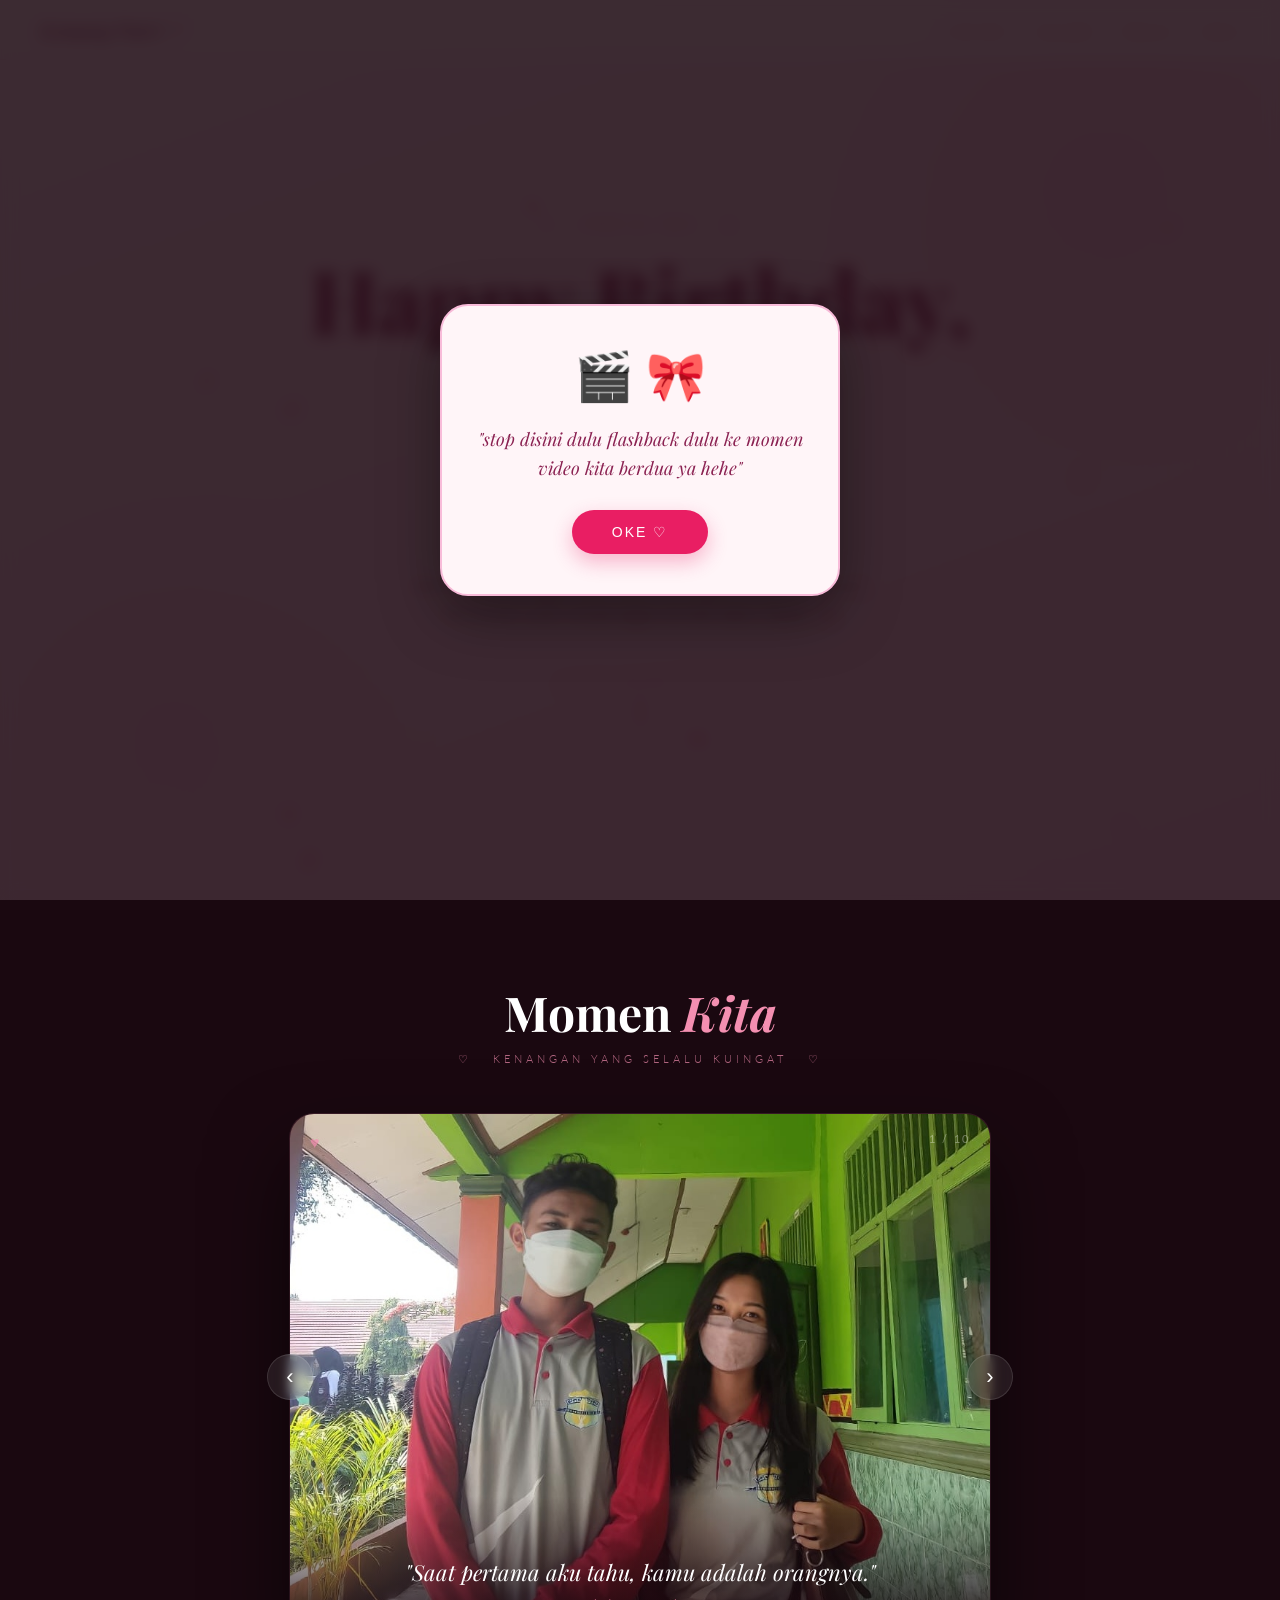
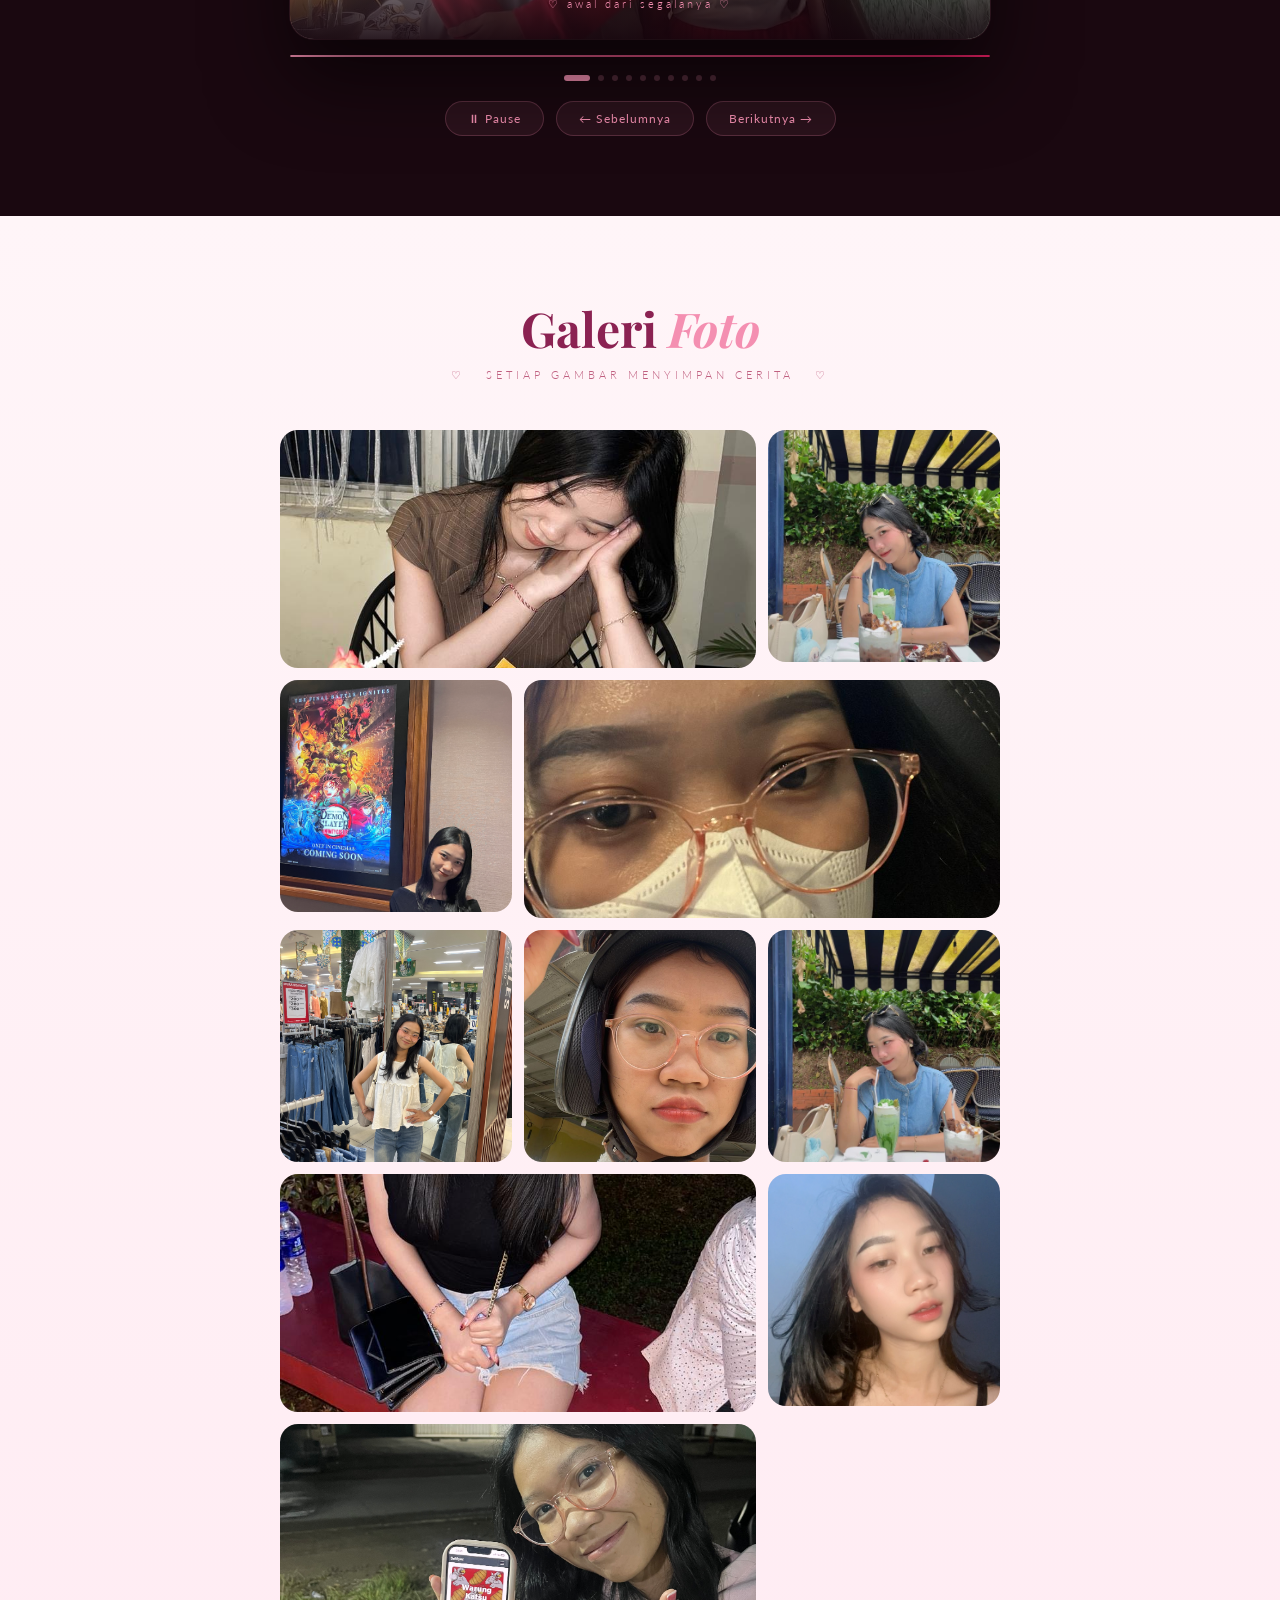
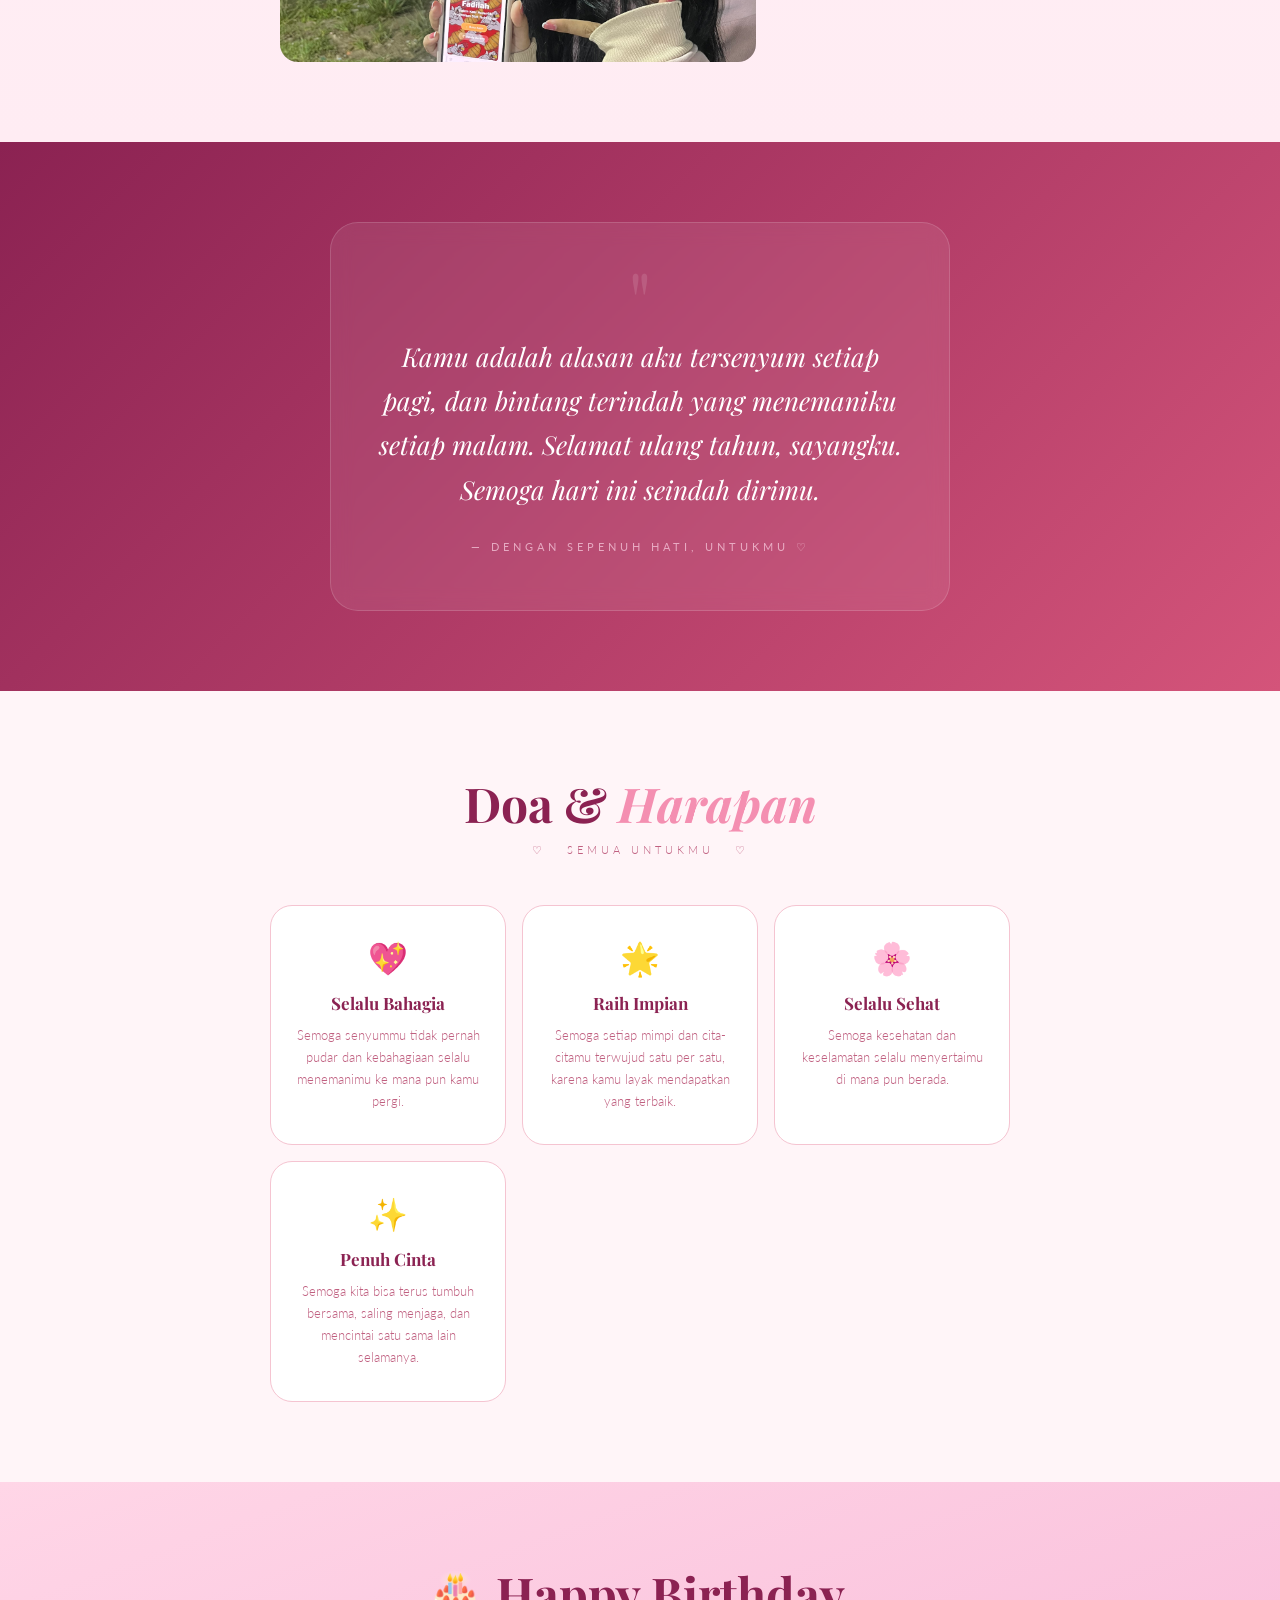
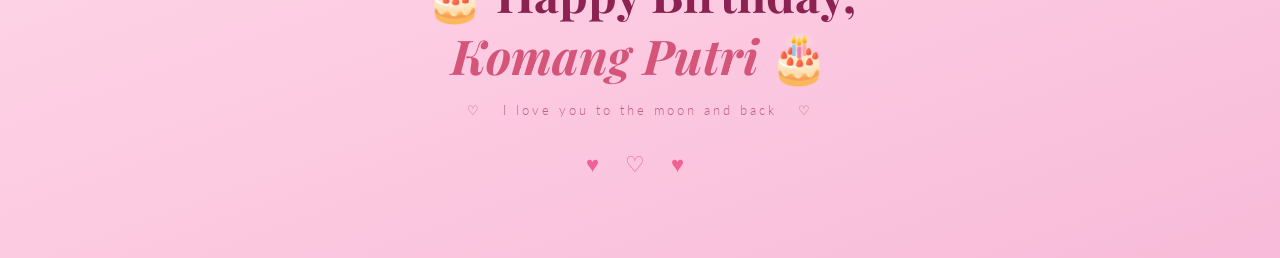
==== commit 4d972981: "update" ====
--- a/birthday-komang-putri.html
+++ b/birthday-komang-putri.html
@@ -1120,7 +1120,13 @@
 
             <!-- SLIDE 9 -->
             <div class="slide" id="slide-8">
-              <img src="image/photos/b3.png" class="slide-photo" />
+              <video
+                src="video/momen7.mp4"
+                class="slide-video"
+                loop
+                muted
+                playsinline
+              ></video>
               <div class="slide-caption">
                 <p class="caption-text">
                   "Terima kasih telah mewarnai hari-hariku dengan cintamu."
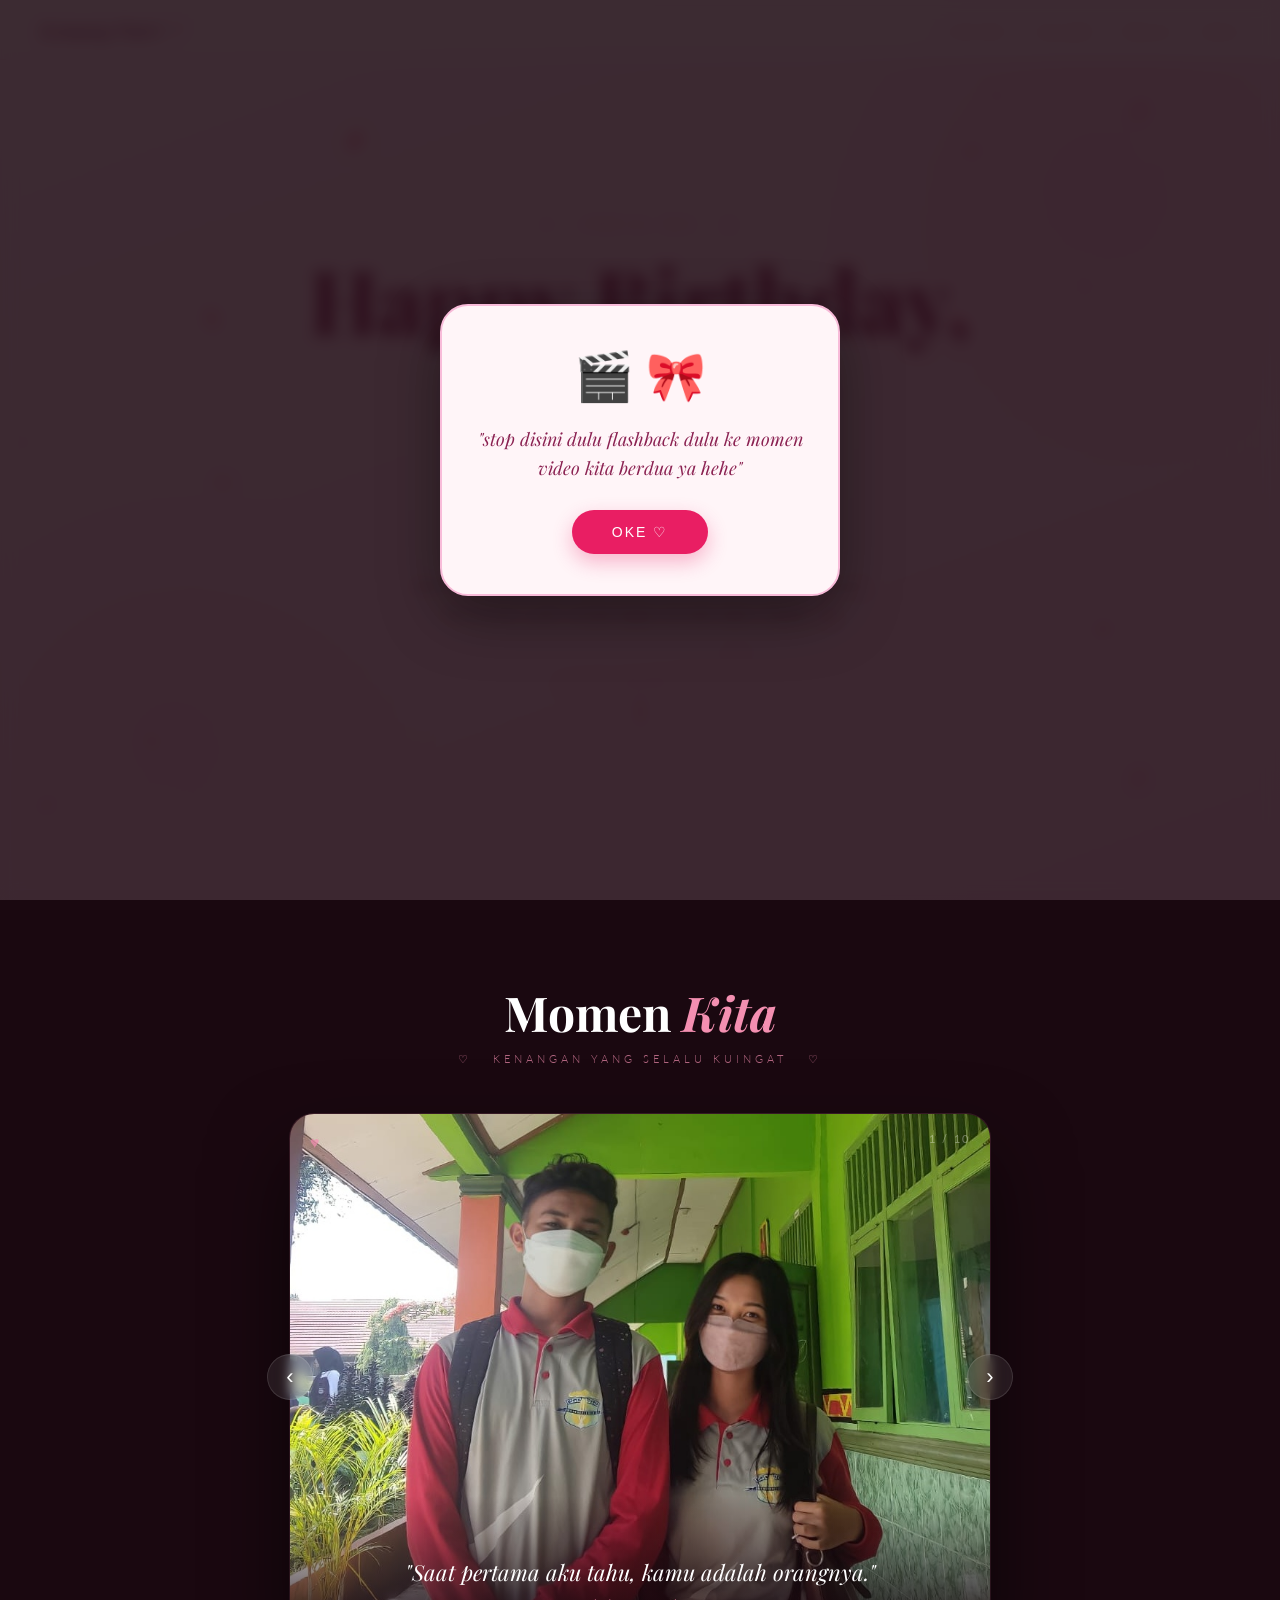
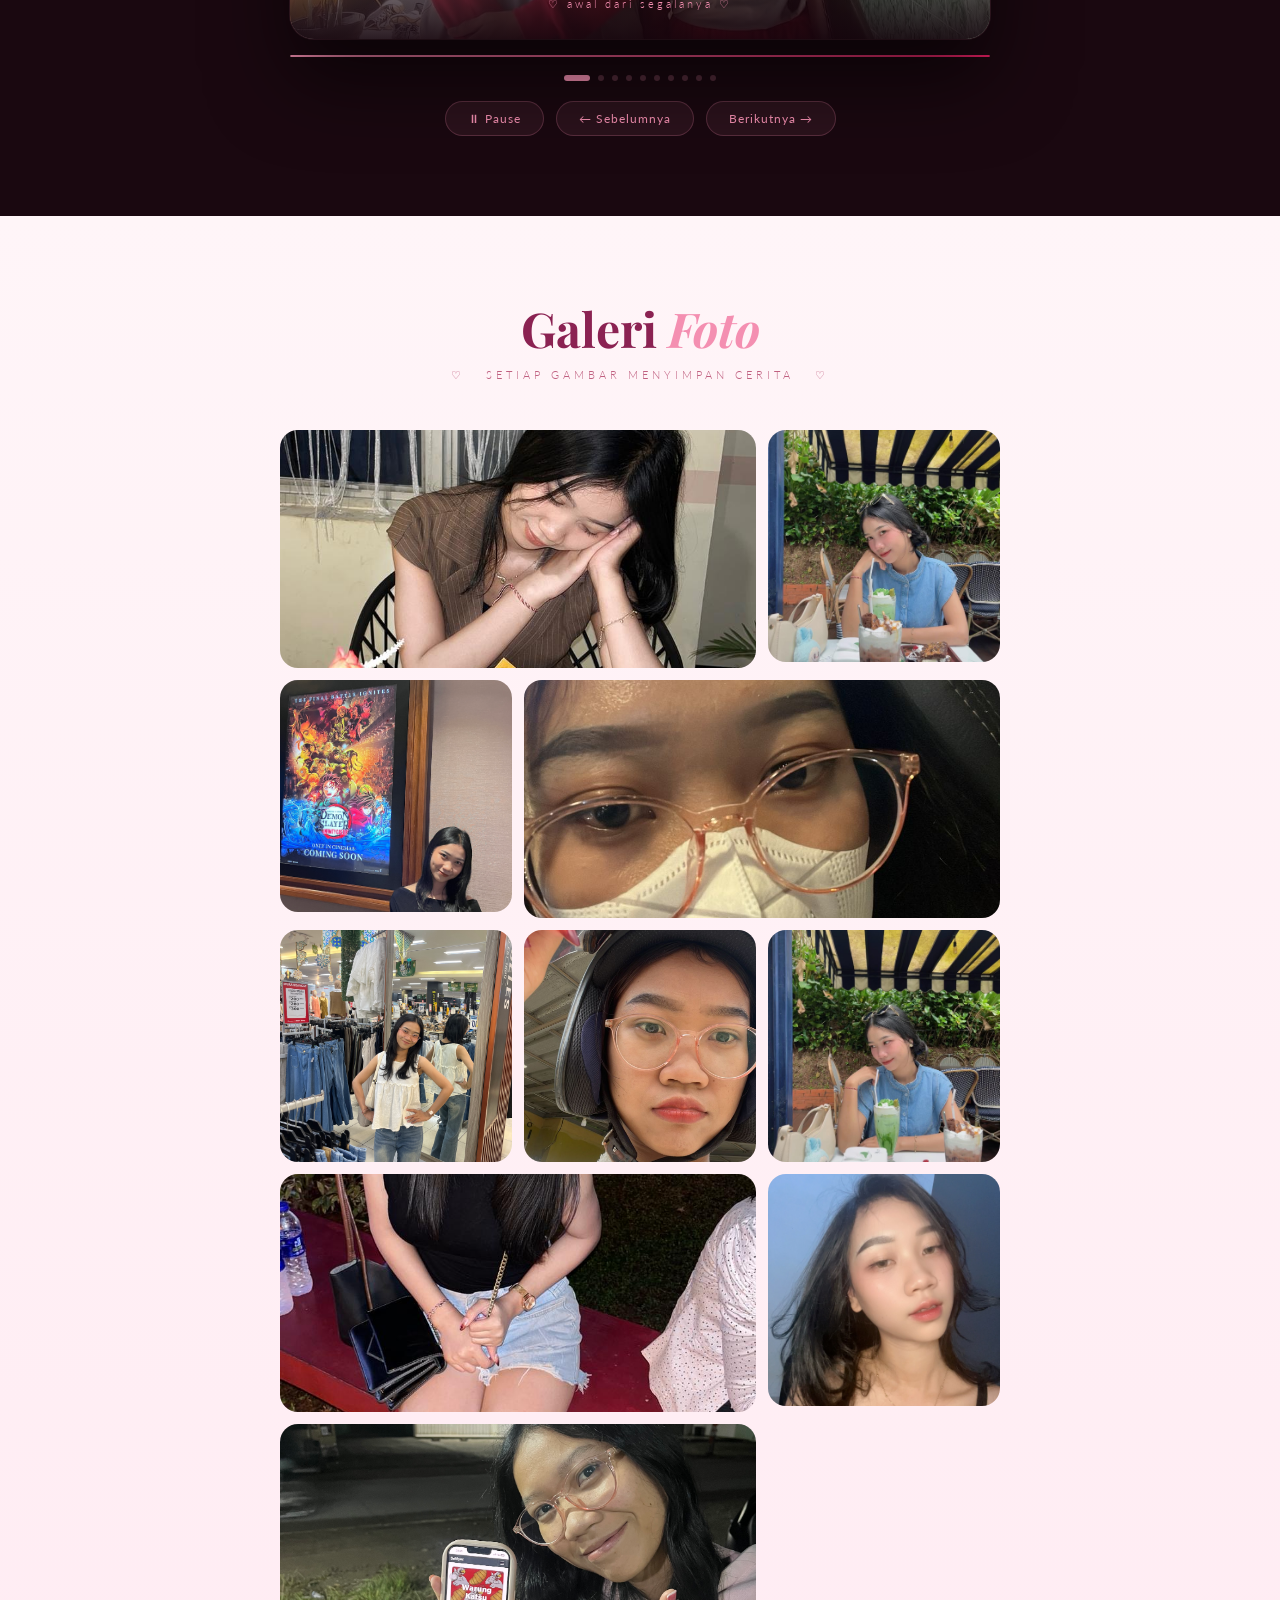
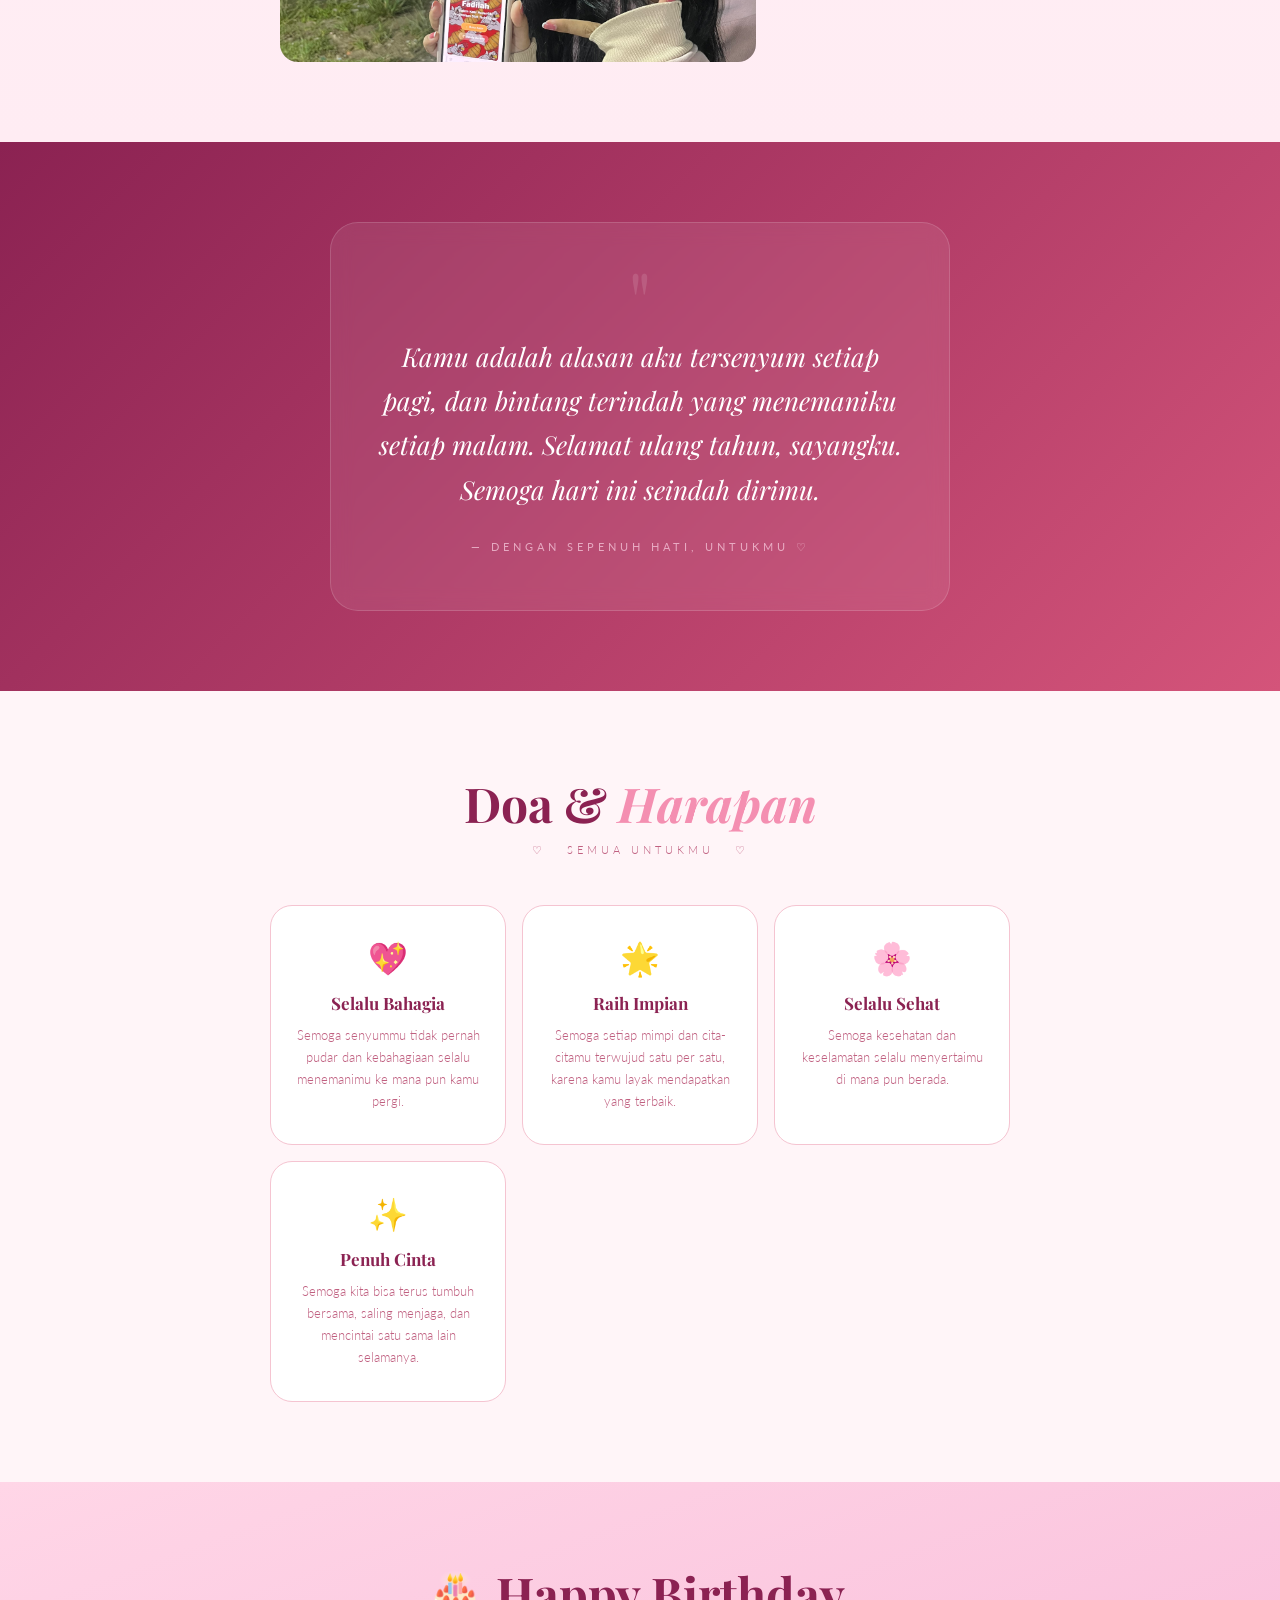
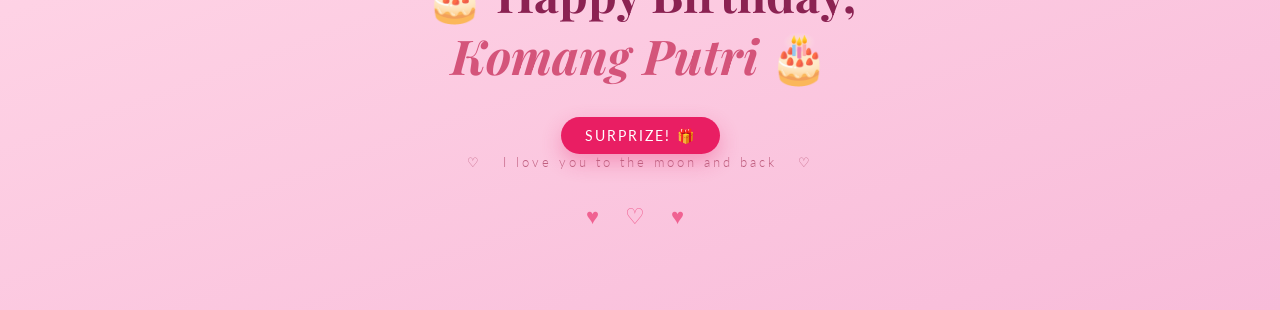
==== commit d85dcdbf: "update" ====
--- a/birthday-komang-putri.html
+++ b/birthday-komang-putri.html
@@ -763,6 +763,107 @@
         letter-spacing: 10px;
         color: var(--pink-400);
         animation: heartbeat 1.4s ease-in-out infinite;
+      }
+
+      /* ===== SURPRIZE BUTTON & MODAL ===== */
+      .surprise-btn {
+        background: var(--pink-500);
+        color: white;
+        border: none;
+        border-radius: 50px;
+        padding: 10px 24px;
+        font-size: 14px;
+        letter-spacing: 2px;
+        text-transform: uppercase;
+        cursor: pointer;
+        transition: all 0.3s ease;
+        box-shadow: 0 8px 20px rgba(233, 30, 99, 0.3);
+        margin-top: 15px;
+        display: inline-block;
+        font-family: "Lato", sans-serif;
+      }
+
+      .surprise-btn:hover {
+        background: var(--pink-600);
+        transform: translateY(-2px);
+        box-shadow: 0 12px 28px rgba(233, 30, 99, 0.4);
+      }
+
+      .surprise-modal {
+        position: fixed;
+        inset: 0;
+        z-index: 10000;
+        display: none;
+        align-items: center;
+        justify-content: center;
+        background: rgba(26, 8, 16, 0.9);
+        backdrop-filter: blur(10px);
+        padding: 20px;
+      }
+
+      .surprise-modal.active {
+        display: flex;
+        animation: fadeIn 0.5s ease;
+      }
+
+      .surprise-card {
+        background: white;
+        padding: 15px;
+        border-radius: 30px;
+        max-width: 450px;
+        width: 100%;
+        position: relative;
+        box-shadow: 0 30px 60px rgba(0, 0, 0, 0.5);
+        text-align: center;
+        transform: scale(0.8);
+        transition: transform 0.5s cubic-bezier(0.175, 0.885, 0.32, 1.275);
+      }
+
+      .surprise-modal.active .surprise-card {
+        transform: scale(1);
+      }
+
+      .surprise-photo {
+        width: 100%;
+        border-radius: 20px;
+        display: block;
+        margin-bottom: 15px;
+      }
+
+      .surprise-close {
+        position: absolute;
+        top: -15px;
+        right: -15px;
+        width: 40px;
+        height: 40px;
+        background: var(--pink-500);
+        color: white;
+        border-radius: 50%;
+        display: flex;
+        align-items: center;
+        justify-content: center;
+        cursor: pointer;
+        font-size: 20px;
+        box-shadow: 0 5px 15px rgba(0,0,0,0.2);
+      }
+
+      .surprise-heart {
+        position: fixed;
+        pointer-events: none;
+        z-index: 10001;
+        font-size: 24px;
+        animation: floatSurpriseHeart 3s ease-out forwards;
+      }
+
+      @keyframes floatSurpriseHeart {
+        0% {
+          transform: translate(-50%, -50%) scale(0) rotate(0deg);
+          opacity: 1;
+        }
+        100% {
+          transform: translate(var(--tx), var(--ty)) scale(var(--s)) rotate(var(--r));
+          opacity: 0;
+        }
       }
 
       /* ===== ANIMATIONS ===== */
@@ -1330,11 +1431,21 @@
       <h2 class="footer-title">
         🎂 Happy Birthday,<br /><em>Komang Putri</em> 🎂
       </h2>
+      <button class="surprise-btn" onclick="triggerSurprise()">Surprize! 🎁</button>
       <p class="footer-sub">
         ♡ &nbsp; I love you to the moon and back &nbsp; ♡
       </p>
       <div class="footer-hearts">♥ ♡ ♥</div>
     </footer>
+
+    <!-- ===== SURPRIZE MODAL ===== -->
+    <div class="surprise-modal" id="surpriseModal">
+      <div class="surprise-card">
+        <div class="surprise-close" onclick="closeSurprise()">×</div>
+        <img src="image/photos/bagus.jpg" class="surprise-photo" alt="Surprise Photo" />
+        <p class="caption-text" style="color: var(--pink-900)">"I Love You So Much!" ❤️</p>
+      </div>
+    </div>
 
     <!-- ===== MUSIC POPUP ===== -->
     <div class="music-popup" id="musicPopup">
@@ -1594,6 +1705,47 @@
       );
 
       audioObserver.observe(slideshowSection);
+
+      // ---- SURPRIZE CONTROL ----
+      function triggerSurprise() {
+        const modal = document.getElementById("surpriseModal");
+        modal.classList.add("active");
+        
+        // Create heart confetti
+        const symbols = ["❤️", "💖", "💝", "💕", "💗", "🌸"];
+        for (let i = 0; i < 40; i++) {
+          setTimeout(() => {
+            const h = document.createElement("div");
+            h.className = "surprise-heart";
+            h.textContent = symbols[Math.floor(Math.random() * symbols.length)];
+            
+            const startX = window.innerWidth / 2;
+            const startY = window.innerHeight / 2;
+            
+            h.style.left = startX + "px";
+            h.style.top = startY + "px";
+            
+            const tx = (Math.random() - 0.5) * 1000 + "px";
+            const ty = (Math.random() - 0.5) * 1000 + "px";
+            const s = 0.5 + Math.random() * 1.5;
+            const r = (Math.random() - 0.5) * 500 + "deg";
+            
+            h.style.setProperty("--tx", tx);
+            h.style.setProperty("--ty", ty);
+            h.style.setProperty("--s", s);
+            h.style.setProperty("--r", r);
+            
+            document.body.appendChild(h);
+            
+            // Remove after animation
+            setTimeout(() => h.remove(), 3000);
+          }, i * 50);
+        }
+      }
+
+      function closeSurprise() {
+        document.getElementById("surpriseModal").classList.remove("active");
+      }
     </script>
   </body>
 </html>
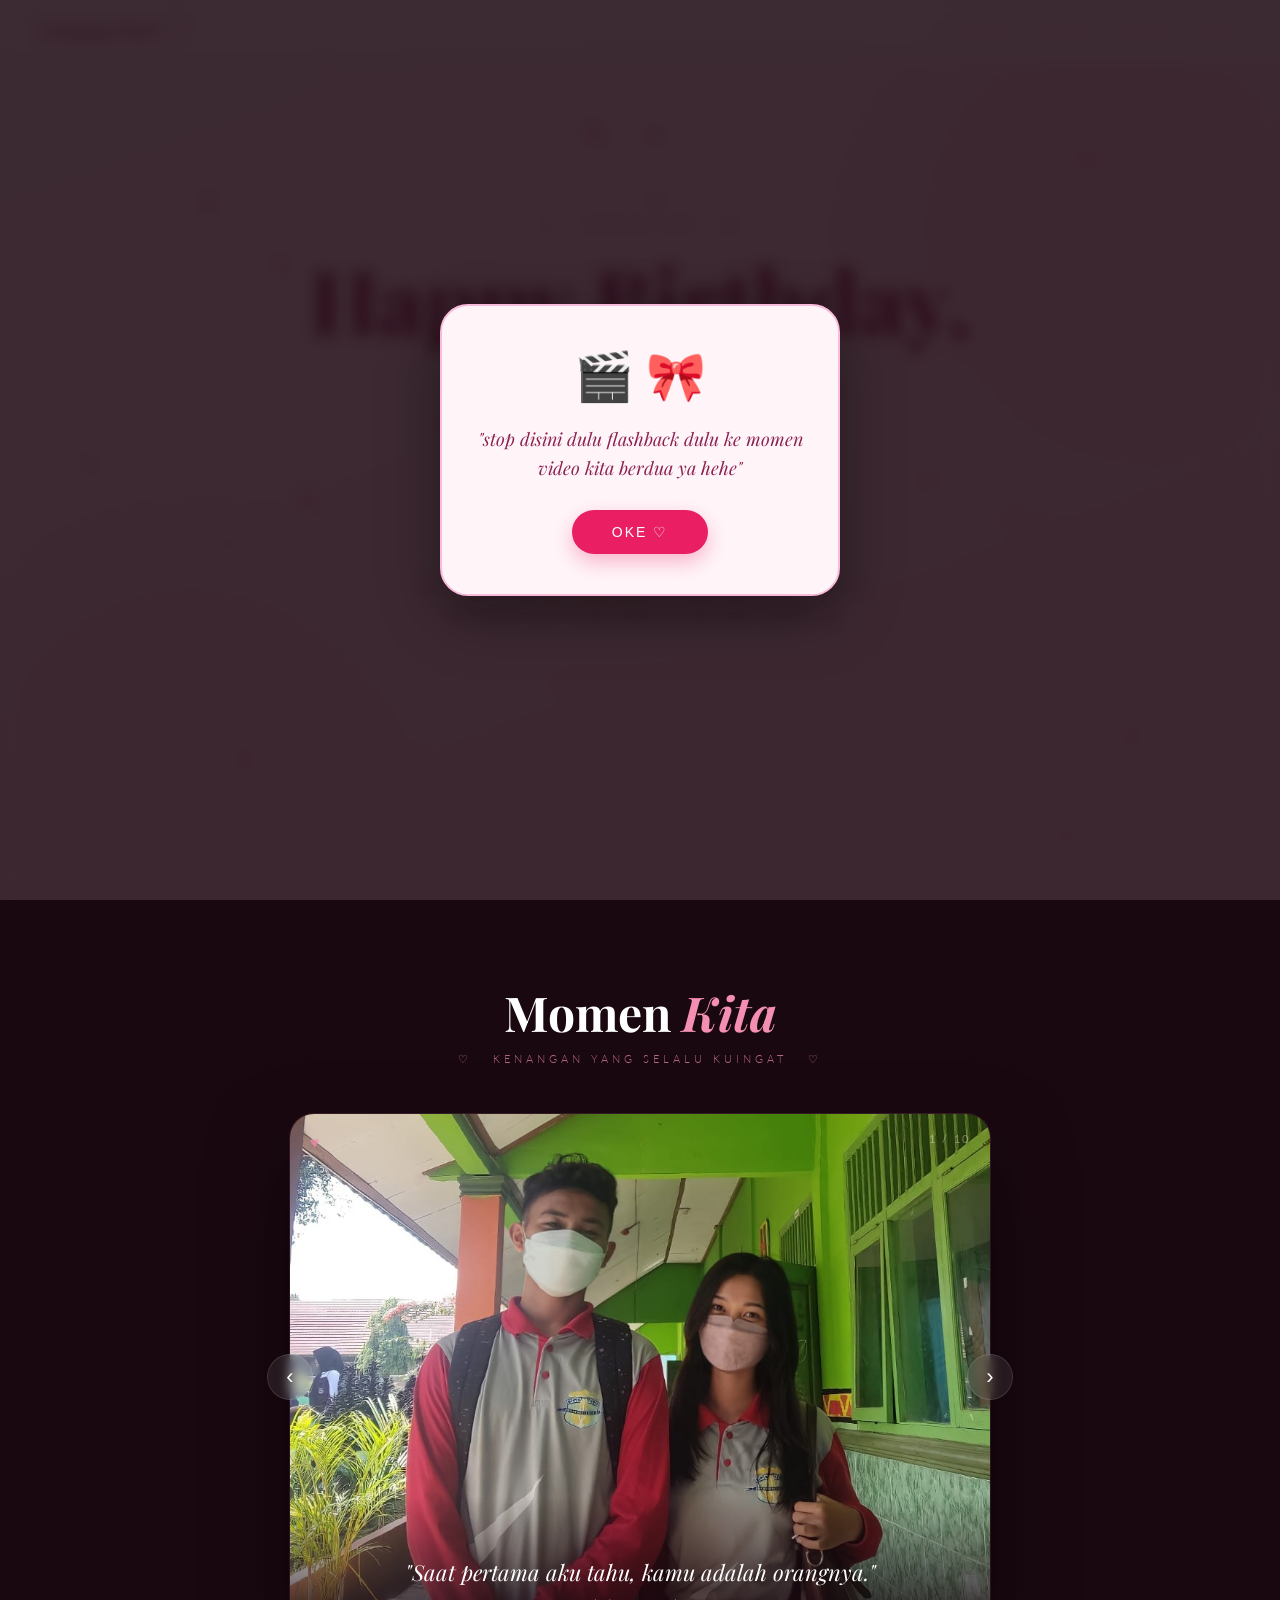
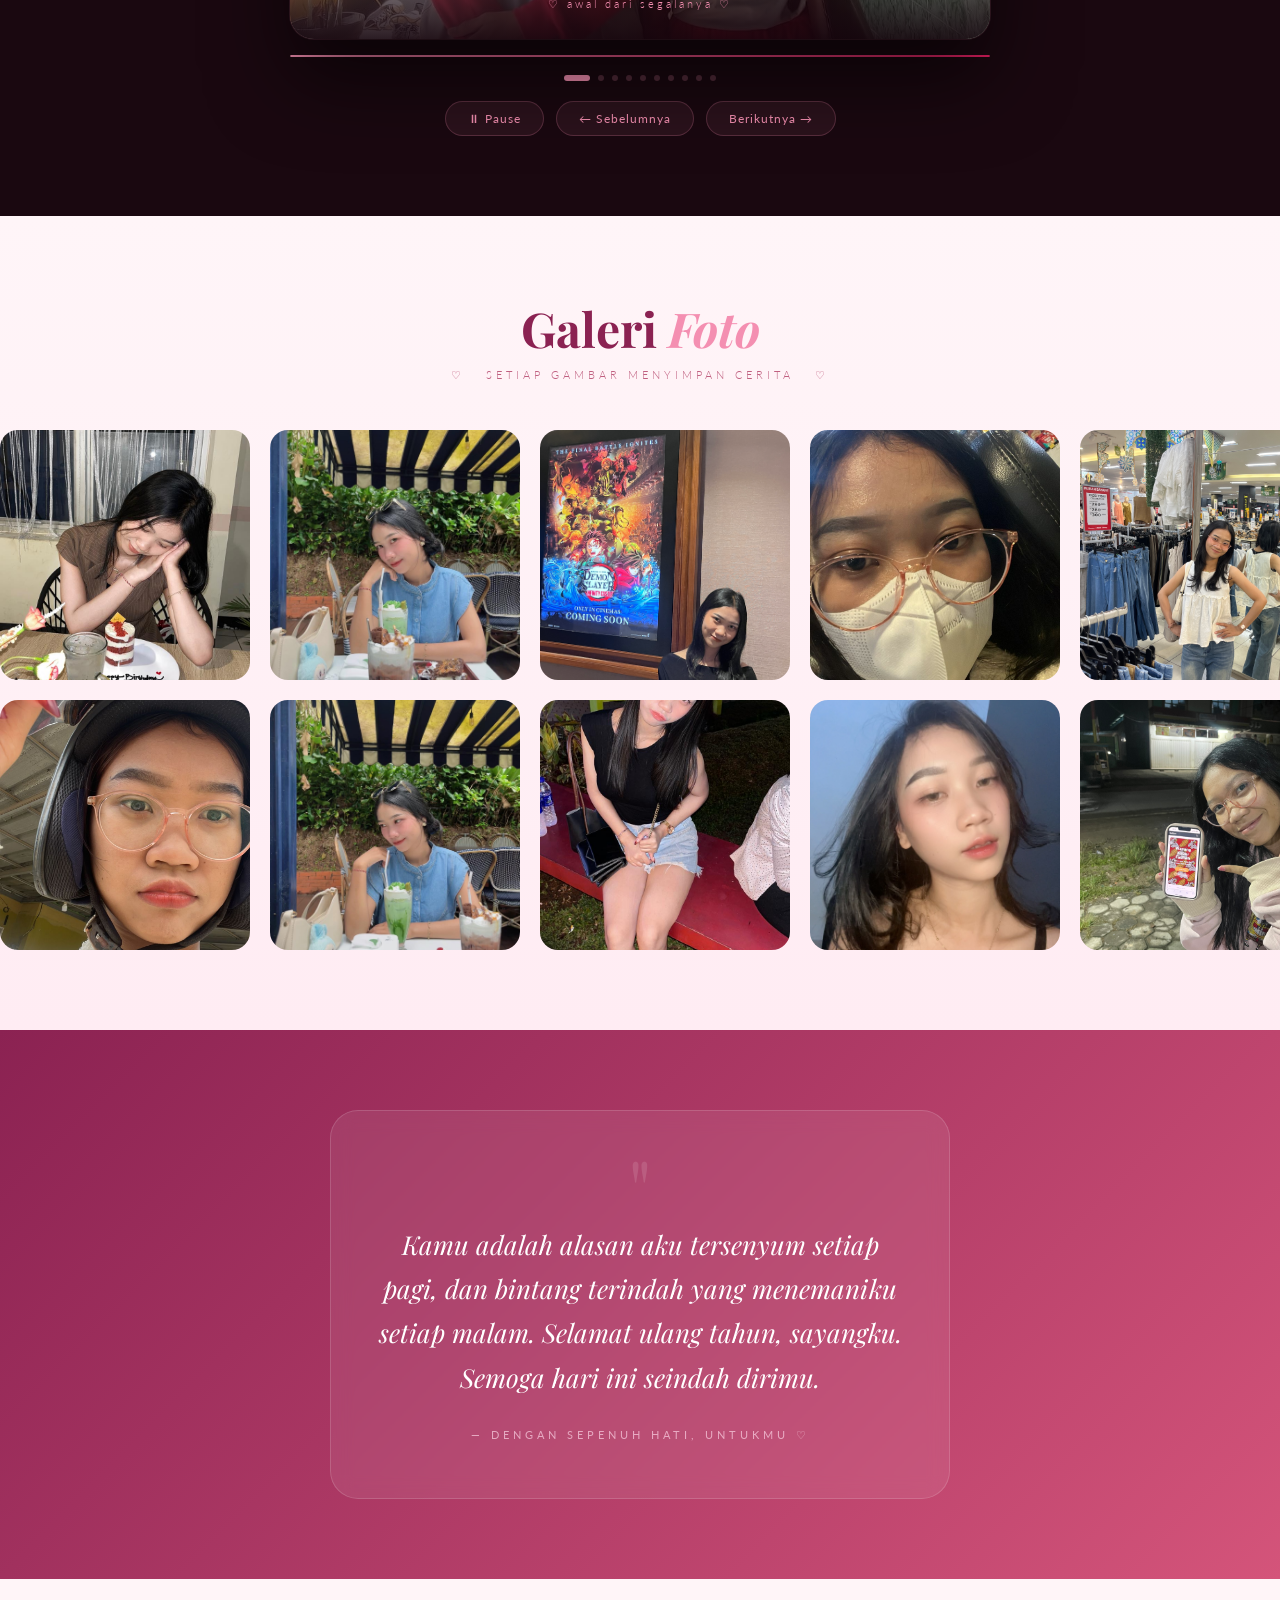
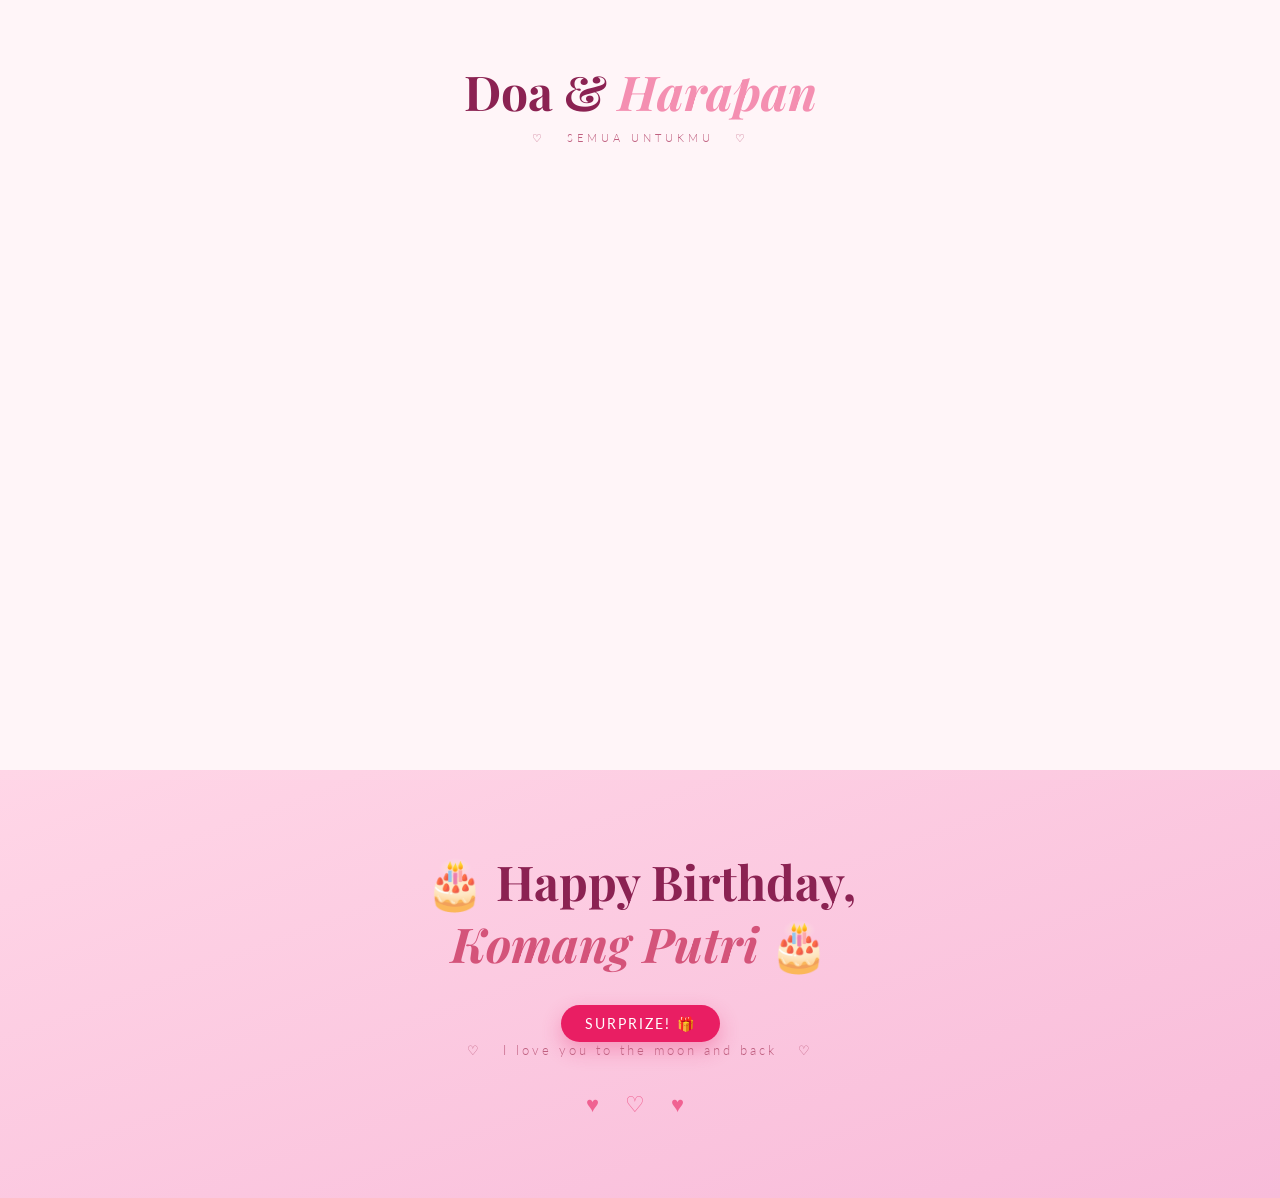
==== commit 9ffc00b7: "update" ====
--- a/birthday-komang-putri.html
+++ b/birthday-komang-putri.html
@@ -540,63 +540,71 @@
 
       /* ===== GALLERY SECTION ===== */
       .gallery-section {
-        padding: 80px 24px;
+        padding: 80px 0;
         background: linear-gradient(180deg, var(--pink-50) 0%, #ffecf3 100%);
-      }
-
-      .photo-grid {
-        display: grid;
-        grid-template-columns: repeat(3, 1fr);
-        gap: 12px;
-        max-width: 720px;
-        margin: 0 auto;
+        overflow: hidden;
+      }
+
+      .scroll-container {
+        display: flex;
+        flex-direction: column;
+        gap: 20px;
+        width: 100%;
+      }
+
+      .scroll-row {
+        display: flex;
+        gap: 20px;
+        width: max-content;
+      }
+
+      .scroll-row.to-left {
+        animation: scrollLeft 40s linear infinite;
+      }
+
+      .scroll-row.to-right {
+        animation: scrollRight 40s linear infinite;
+      }
+
+      .scroll-row:hover {
+        animation-play-state: paused;
+      }
+
+      @keyframes scrollLeft {
+        0% {
+          transform: translateX(0);
+        }
+        100% {
+          transform: translateX(-50%);
+        }
+      }
+
+      @keyframes scrollRight {
+        0% {
+          transform: translateX(-50%);
+        }
+        100% {
+          transform: translateX(0);
+        }
       }
 
       .photo-card {
+        width: 250px;
         aspect-ratio: 1;
         border-radius: 18px;
         overflow: hidden;
         position: relative;
         cursor: pointer;
+        flex-shrink: 0;
         transition:
           transform 0.3s ease,
           box-shadow 0.3s ease;
       }
 
       .photo-card:hover {
-        transform: scale(1.04) rotate(-1deg);
+        transform: scale(1.05);
         box-shadow: 0 20px 50px rgba(180, 60, 100, 0.2);
-      }
-
-      .photo-card:nth-child(2):hover,
-      .photo-card:nth-child(4):hover {
-        transform: scale(1.04) rotate(1deg);
-      }
-
-      .photo-card.big {
-        grid-column: span 2;
-        aspect-ratio: 2/1;
-      }
-
-      .photo-card-inner {
-        width: 100%;
-        height: 100%;
-        display: flex;
-        flex-direction: column;
-        align-items: center;
-        justify-content: center;
-        background: linear-gradient(135deg, #fce4ec, #f8bbd9, #fce4ec);
-        font-size: 36px;
-        position: relative;
-      }
-
-      .photo-card-inner span {
-        font-size: 11px;
-        color: var(--pink-700);
-        margin-top: 8px;
-        letter-spacing: 1px;
-        font-style: italic;
-        font-family: "Playfair Display", serif;
+        z-index: 10;
       }
 
       .photo-overlay {
@@ -830,6 +838,100 @@
         margin-bottom: 15px;
       }
 
+      .surprise-quiz {
+        margin-top: 20px;
+        padding: 15px;
+        background: var(--pink-50);
+        border-radius: 20px;
+        border: 1px dashed var(--pink-300);
+      }
+
+      .quiz-question {
+        font-family: "Playfair Display", serif;
+        font-size: 16px;
+        color: var(--pink-900);
+        margin-bottom: 15px;
+        font-weight: bold;
+      }
+
+      .quiz-btns {
+        display: flex;
+        justify-content: center;
+        gap: 15px;
+        min-height: 50px;
+        position: relative;
+      }
+
+      .quiz-btn {
+        padding: 10px 24px;
+        border-radius: 50px;
+        border: none;
+        cursor: pointer;
+        font-family: "Lato", sans-serif;
+        font-size: 14px;
+        font-weight: bold;
+        transition: transform 0.2s;
+      }
+
+      .btn-yes {
+        background: var(--pink-500);
+        color: white;
+      }
+
+      .btn-yes:hover {
+        transform: scale(1.1);
+      }
+
+      .btn-no {
+        background: #eee;
+        color: #666;
+        z-index: 10;
+      }
+
+      .surprise-close {
+        margin-top: 20px;
+        padding-top: 15px;
+        border-top: 1px dashed var(--pink-200);
+      }
+
+      .quiz-question {
+        font-family: "Playfair Display", serif;
+        font-size: 18px;
+        color: var(--pink-900);
+        margin-bottom: 15px;
+        font-weight: bold;
+      }
+
+      .quiz-btns {
+        display: flex;
+        justify-content: center;
+        gap: 15px;
+        position: relative;
+        min-height: 50px;
+      }
+
+      .quiz-btn {
+        padding: 10px 25px;
+        border-radius: 50px;
+        border: none;
+        cursor: pointer;
+        font-family: "Lato", sans-serif;
+        font-size: 14px;
+        font-weight: bold;
+        transition: all 0.2s ease;
+      }
+
+      .btn-yes {
+        background: var(--pink-500);
+        color: white;
+      }
+
+      .btn-no {
+        background: #eee;
+        color: #666;
+        position: relative;
+      }
+
       .surprise-close {
         position: absolute;
         top: -15px;
@@ -844,7 +946,7 @@
         justify-content: center;
         cursor: pointer;
         font-size: 20px;
-        box-shadow: 0 5px 15px rgba(0,0,0,0.2);
+        box-shadow: 0 5px 15px rgba(0, 0, 0, 0.2);
       }
 
       .surprise-heart {
@@ -861,7 +963,8 @@
           opacity: 1;
         }
         100% {
-          transform: translate(var(--tx), var(--ty)) scale(var(--s)) rotate(var(--r));
+          transform: translate(var(--tx), var(--ty)) scale(var(--s))
+            rotate(var(--r));
           opacity: 0;
         }
       }
@@ -929,23 +1032,68 @@
           padding: 14px 20px;
         }
         .nav-links {
-          gap: 16px;
+          gap: 12px;
         }
         .nav-links a {
-          font-size: 10px;
-          letter-spacing: 2px;
-        }
-        .photo-grid {
+          font-size: 9px;
+          letter-spacing: 1.5px;
+        }
+        .hero-title {
+          font-size: clamp(38px, 12vw, 56px);
+        }
+        .hero-msg {
+          font-size: 14px;
+          padding: 0 10px;
+        }
+        .slide-frame {
+          aspect-ratio: 3/4; /* Better for vertical mobile screens */
+        }
+        .slide-caption {
+          padding: 40px 20px 20px;
+        }
+        .photo-card {
+          width: 180px;
+        }
+        .message-card {
+          padding: 40px 24px;
+        }
+        .message-quote {
+          font-size: 18px;
+        }
+        .nav-prev {
+          left: -10px;
+          width: 36px;
+          height: 36px;
+        }
+        .nav-next {
+          right: -10px;
+          width: 36px;
+          height: 36px;
+        }
+        .surprise-card,
+        .popup-card,
+        .thank-you-card {
+          padding: 30px 20px;
+          border-radius: 20px;
+        }
+        .falling-card {
+          width: 100px;
+          height: 90px;
+          font-size: 9px;
+          padding: 15px 10px 25px;
+        }
+      }
+
+      /* iPhone 13 Specific & Similar Devices */
+      @media (max-width: 390px) {
+        .hero-title {
+          font-size: 42px;
+        }
+        .nav-links {
           gap: 8px;
         }
-        .message-card {
-          padding: 36px 24px;
-        }
-        .nav-prev {
-          left: -16px;
-        }
-        .nav-next {
-          right: -16px;
+        .nav-links a {
+          letter-spacing: 1px;
         }
       }
 
@@ -1021,6 +1169,99 @@
         to {
           opacity: 1;
         }
+      }
+
+      /* ===== THANK YOU POPUP ===== */
+      .thank-you-popup {
+        position: fixed;
+        inset: 0;
+        z-index: 10005;
+        display: none;
+        align-items: center;
+        justify-content: center;
+        background: rgba(26, 8, 16, 0.85);
+        backdrop-filter: blur(8px);
+        padding: 20px;
+      }
+
+      .thank-you-popup.active {
+        display: flex;
+        animation: fadeIn 0.4s ease;
+      }
+
+      .thank-you-card {
+        background: var(--pink-50);
+        border: 2px solid var(--pink-200);
+        border-radius: 28px;
+        padding: 40px 32px;
+        max-width: 400px;
+        width: 100%;
+        text-align: center;
+        box-shadow: 0 20px 60px rgba(0, 0, 0, 0.4);
+        position: relative;
+        transform: scale(0.8);
+        transition: transform 0.4s cubic-bezier(0.175, 0.885, 0.32, 1.275);
+      }
+
+      .thank-you-popup.active .thank-you-card {
+        transform: scale(1);
+      }
+
+      /* ===== FALLING CARDS (HEART SHAPED) ===== */
+      .falling-card {
+        position: absolute;
+        width: 140px;
+        height: 130px;
+        display: flex;
+        align-items: center;
+        justify-content: center;
+        background: url('data:image/svg+xml;utf8,<svg xmlns="http://www.w3.org/2000/svg" viewBox="0 0 24 24" fill="white" stroke="%23ffd6e7" stroke-width="0.5"><path d="M12 21.35l-1.45-1.32C5.4 15.36 2 12.28 2 8.5 2 5.42 4.42 3 7.5 3c1.74 0 3.41.81 4.5 2.09C13.09 3.81 14.76 3 16.5 3 19.58 3 22 5.42 22 8.5c0 3.78-3.4 6.86-8.55 11.54L12 21.35z"/></svg>')
+          no-repeat center center;
+        background-size: contain;
+        padding: 25px 20px 40px;
+        text-align: center;
+        font-family: "Playfair Display", serif;
+        font-style: italic;
+        font-size: 11px;
+        color: var(--pink-700);
+        pointer-events: none;
+        z-index: 5;
+        animation: fallDown linear forwards;
+        filter: drop-shadow(0 10px 20px rgba(180, 60, 100, 0.15));
+      }
+
+      @keyframes fallDown {
+        0% {
+          transform: translateY(-300px) rotate(var(--r1)) translateX(0);
+          opacity: 0;
+        }
+        5% {
+          opacity: 1;
+        }
+        25% {
+          transform: translateY(25vh) rotate(calc(var(--r1) + 15deg))
+            translateX(25px);
+        }
+        50% {
+          transform: translateY(50vh) rotate(calc(var(--r1) - 15deg))
+            translateX(-25px);
+        }
+        75% {
+          transform: translateY(75vh) rotate(calc(var(--r1) + 10deg))
+            translateX(20px);
+        }
+        95% {
+          opacity: 1;
+        }
+        100% {
+          transform: translateY(120vh) rotate(var(--r2)) translateX(0);
+          opacity: 0;
+        }
+      }
+
+      .message-section {
+        position: relative;
+        overflow: hidden;
       }
     </style>
   </head>
@@ -1289,85 +1530,155 @@
         ♡ &nbsp; setiap gambar menyimpan cerita &nbsp; ♡
       </p>
 
-      <div class="photo-grid">
-        <!-- Row 1 -->
-        <div class="photo-card big">
-          <img
-            src="image/photos/jegeg.jpg"
-            style="width: 100%; height: 100%; object-fit: cover"
-          />
-          <div class="photo-overlay">Momen pertama kita 💕</div>
+      <div class="scroll-container">
+        <!-- Row 1: To Left -->
+        <div class="scroll-row to-left">
+          <div class="photo-card">
+            <img
+              src="image/photos/jegeg.jpg"
+              style="width: 100%; height: 100%; object-fit: cover"
+            />
+            <div class="photo-overlay">Momen pertama kita 💕</div>
+          </div>
+          <div class="photo-card">
+            <img
+              src="image/photos/b2.png"
+              style="width: 100%; height: 100%; object-fit: cover"
+            />
+            <div class="photo-overlay">Selalu bahagia bersamamu</div>
+          </div>
+          <div class="photo-card">
+            <img
+              src="image/photos/b3.png"
+              style="width: 100%; height: 100%; object-fit: cover"
+            />
+            <div class="photo-overlay">Kenangan tak terlupakan</div>
+          </div>
+          <div class="photo-card">
+            <img
+              src="image/photos/b7.png"
+              style="width: 100%; height: 100%; object-fit: cover"
+            />
+            <div class="photo-overlay">Bersamamu, segalanya jadi indah 🌸</div>
+          </div>
+          <div class="photo-card">
+            <img
+              src="image/photos/b4.png"
+              style="width: 100%; height: 100%; object-fit: cover"
+            />
+            <div class="photo-overlay">Setiap saat bersamamu spesial</div>
+          </div>
+          <!-- Duplicate for infinite effect -->
+          <div class="photo-card">
+            <img
+              src="image/photos/jegeg.jpg"
+              style="width: 100%; height: 100%; object-fit: cover"
+            />
+            <div class="photo-overlay">Momen pertama kita 💕</div>
+          </div>
+          <div class="photo-card">
+            <img
+              src="image/photos/b2.png"
+              style="width: 100%; height: 100%; object-fit: cover"
+            />
+            <div class="photo-overlay">Selalu bahagia bersamamu</div>
+          </div>
+          <div class="photo-card">
+            <img
+              src="image/photos/b3.png"
+              style="width: 100%; height: 100%; object-fit: cover"
+            />
+            <div class="photo-overlay">Kenangan tak terlupakan</div>
+          </div>
+          <div class="photo-card">
+            <img
+              src="image/photos/b7.png"
+              style="width: 100%; height: 100%; object-fit: cover"
+            />
+            <div class="photo-overlay">Bersamamu, segalanya jadi indah 🌸</div>
+          </div>
+          <div class="photo-card">
+            <img
+              src="image/photos/b4.png"
+              style="width: 100%; height: 100%; object-fit: cover"
+            />
+            <div class="photo-overlay">Setiap saat bersamamu spesial</div>
+          </div>
         </div>
-        <div class="photo-card">
-          <img
-            src="image/photos/b2.png"
-            style="width: 100%; height: 100%; object-fit: cover"
-          />
-          <div class="photo-overlay">Selalu bahagia bersamamu</div>
-        </div>
-
-        <!-- Row 2 -->
-        <div class="photo-card">
-          <img
-            src="image/photos/b3.png"
-            style="width: 100%; height: 100%; object-fit: cover"
-          />
-          <div class="photo-overlay">Kenangan tak terlupakan</div>
-        </div>
-        <div class="photo-card big">
-          <img
-            src="image/photos/b7.png"
-            style="width: 100%; height: 100%; object-fit: cover"
-          />
-          <div class="photo-overlay">Bersamamu, segalanya jadi indah 🌸</div>
-        </div>
-
-        <!-- Row 3 -->
-        <div class="photo-card">
-          <img
-            src="image/photos/b4.png"
-            style="width: 100%; height: 100%; object-fit: cover"
-          />
-          <div class="photo-overlay">Setiap saat bersamamu spesial</div>
-        </div>
-        <div class="photo-card">
-          <img
-            src="image/photos/b6.png"
-            style="width: 100%; height: 100%; object-fit: cover"
-          />
-          <div class="photo-overlay">Tawa yang selalu kurindukan ✨</div>
-        </div>
-        <div class="photo-card">
-          <img
-            src="image/photos/b8.png"
-            style="width: 100%; height: 100%; object-fit: cover"
-          />
-          <div class="photo-overlay">Momen manis kita berdua 💖</div>
-        </div>
-
-        <!-- Row 4 -->
-        <div class="photo-card big">
-          <img
-            src="image/photos/b5.png"
-            style="width: 100%; height: 100%; object-fit: cover"
-          />
-          <div class="photo-overlay">Kamu senyumku setiap hari ❤️</div>
-        </div>
-        <div class="photo-card">
-          <img
-            src="image/photos/b9.png"
-            style="width: 100%; height: 100%; object-fit: cover"
-          />
-          <div class="photo-overlay">Cinta dalam setiap jepretan 📸</div>
-        </div>
-
-        <!-- Row 5 -->
-        <div class="photo-card big">
-          <img
-            src="image/photos/b10.png"
-            style="width: 100%; height: 100%; object-fit: cover"
-          />
-          <div class="photo-overlay">Terima kasih sudah ada untukku 💝</div>
+
+        <!-- Row 2: To Right -->
+        <div class="scroll-row to-right">
+          <div class="photo-card">
+            <img
+              src="image/photos/b6.png"
+              style="width: 100%; height: 100%; object-fit: cover"
+            />
+            <div class="photo-overlay">Tawa yang selalu kurindukan ✨</div>
+          </div>
+          <div class="photo-card">
+            <img
+              src="image/photos/b8.png"
+              style="width: 100%; height: 100%; object-fit: cover"
+            />
+            <div class="photo-overlay">Momen manis kita berdua 💖</div>
+          </div>
+          <div class="photo-card">
+            <img
+              src="image/photos/b5.png"
+              style="width: 100%; height: 100%; object-fit: cover"
+            />
+            <div class="photo-overlay">Kamu senyumku setiap hari ❤️</div>
+          </div>
+          <div class="photo-card">
+            <img
+              src="image/photos/b9.png"
+              style="width: 100%; height: 100%; object-fit: cover"
+            />
+            <div class="photo-overlay">Cinta dalam setiap jepretan 📸</div>
+          </div>
+          <div class="photo-card">
+            <img
+              src="image/photos/b10.png"
+              style="width: 100%; height: 100%; object-fit: cover"
+            />
+            <div class="photo-overlay">Terima kasih sudah ada untukku 💝</div>
+          </div>
+          <!-- Duplicate for infinite effect -->
+          <div class="photo-card">
+            <img
+              src="image/photos/b6.png"
+              style="width: 100%; height: 100%; object-fit: cover"
+            />
+            <div class="photo-overlay">Tawa yang selalu kurindukan ✨</div>
+          </div>
+          <div class="photo-card">
+            <img
+              src="image/photos/b8.png"
+              style="width: 100%; height: 100%; object-fit: cover"
+            />
+            <div class="photo-overlay">Momen manis kita berdua 💖</div>
+          </div>
+          <div class="photo-card">
+            <img
+              src="image/photos/b5.png"
+              style="width: 100%; height: 100%; object-fit: cover"
+            />
+            <div class="photo-overlay">Kamu senyumku setiap hari ❤️</div>
+          </div>
+          <div class="photo-card">
+            <img
+              src="image/photos/b9.png"
+              style="width: 100%; height: 100%; object-fit: cover"
+            />
+            <div class="photo-overlay">Cinta dalam setiap jepretan 📸</div>
+          </div>
+          <div class="photo-card">
+            <img
+              src="image/photos/b10.png"
+              style="width: 100%; height: 100%; object-fit: cover"
+            />
+            <div class="photo-overlay">Terima kasih sudah ada untukku 💝</div>
+          </div>
         </div>
       </div>
     </section>
@@ -1423,6 +1734,20 @@
             satu sama lain selamanya.
           </p>
         </div>
+        <div class="wish-card">
+          <span class="wish-emoji">🤍</span>
+          <h3 class="wish-title">Teman Hidup</h3>
+          <p class="wish-desc">
+            Terima kasih sudah memilihku. Semoga aku bisa terus jadi alasan di balik setiap senyum bahagiamu.
+          </p>
+        </div>
+        <div class="wish-card">
+          <span class="wish-emoji">💌</span>
+          <h3 class="wish-title">Masa Depan</h3>
+          <p class="wish-desc">
+            Aku ingin melihat dunia bersamamu, melewati suka dan duka, hingga kita menua bersama nantinya.
+          </p>
+        </div>
       </div>
     </section>
 
@@ -1431,7 +1756,9 @@
       <h2 class="footer-title">
         🎂 Happy Birthday,<br /><em>Komang Putri</em> 🎂
       </h2>
-      <button class="surprise-btn" onclick="triggerSurprise()">Surprize! 🎁</button>
+      <button class="surprise-btn" onclick="triggerSurprise()">
+        Surprize! 🎁
+      </button>
       <p class="footer-sub">
         ♡ &nbsp; I love you to the moon and back &nbsp; ♡
       </p>
@@ -1440,10 +1767,20 @@
 
     <!-- ===== SURPRIZE MODAL ===== -->
     <div class="surprise-modal" id="surpriseModal">
-      <div class="surprise-card">
+      <div class="surprise-card" id="surpriseCard">
         <div class="surprise-close" onclick="closeSurprise()">×</div>
-        <img src="image/photos/bagus.jpg" class="surprise-photo" alt="Surprise Photo" />
-        <p class="caption-text" style="color: var(--pink-900)">"I Love You So Much!" ❤️</p>
+        <img
+          src="image/photos/bagus.jpg"
+          class="surprise-photo"
+          alt="Surprise Photo"
+        />
+        <div class="surprise-quiz">
+          <p class="quiz-question">apakah cowo pada gambar tersebut ganteng?</p>
+          <div class="quiz-btns">
+            <button class="quiz-btn btn-yes" onclick="answerGanteng(true)">Iya</button>
+            <button class="quiz-btn btn-no" id="noBtn" onmouseover="moveNoButton()" onclick="moveNoButton()">Tidak</button>
+          </div>
+        </div>
       </div>
     </div>
 
@@ -1455,6 +1792,17 @@
           "stop disini dulu flashback dulu ke momen video kita berdua ya hehe"
         </p>
         <button class="popup-btn" onclick="closePopupAndPlay()">Oke ♡</button>
+      </div>
+    </div>
+
+    <!-- ===== THANK YOU POPUP ===== -->
+    <div class="thank-you-popup" id="thankYouPopup">
+      <div class="thank-you-card">
+        <span class="popup-emoji">💖 ✨</span>
+        <p class="popup-text">
+          "terimakasih jegeg ku aku emang ganteng"
+        </p>
+        <button class="popup-btn" onclick="closeThankYou()">Sama-sama ♡</button>
       </div>
     </div>
 
@@ -1706,11 +2054,60 @@
 
       audioObserver.observe(slideshowSection);
 
+      // ---- FALLING CARDS ----
+      const romanticMsgs = [
+        "I Love You ❤️",
+        "Happy Birthday Sayang 🎂",
+        "Kamu Segalanya Untukku 💖",
+        "Mencintaimu Selamanya ✨",
+        "Bahagia Terus Ya Sayang 🌸",
+        "Kamu Cantik Banget 🎀",
+        "Makasih Udah Ada 🤍",
+        "Jegeg Ku Sayang 💕",
+        "My Forever Love 💌",
+        "Terindah Dalam Hidupku 🌟",
+      ];
+
+      function createFallingCard() {
+        const section = document.getElementById("pesan");
+        if (!section) return;
+
+        const card = document.createElement("div");
+        card.className = "falling-card";
+        card.textContent =
+          romanticMsgs[Math.floor(Math.random() * romanticMsgs.length)];
+
+        const startX = Math.random() * (section.offsetWidth - 100);
+        card.style.left = startX + "px";
+        card.style.setProperty("--r1", (Math.random() - 0.5) * 40 + "deg");
+        card.style.setProperty("--r2", (Math.random() - 0.5) * 100 + "deg");
+
+        const duration = 8 + Math.random() * 4;
+        card.style.animationDuration = duration + "s";
+
+        section.appendChild(card);
+        setTimeout(() => card.remove(), duration * 1000);
+      }
+
+      setInterval(() => {
+        const section = document.getElementById("pesan");
+        const rect = section.getBoundingClientRect();
+        if (rect.top < window.innerHeight && rect.bottom > 0) {
+          createFallingCard();
+        }
+      }, 800);
+
       // ---- SURPRIZE CONTROL ----
       function triggerSurprise() {
         const modal = document.getElementById("surpriseModal");
         modal.classList.add("active");
-        
+
+        // Reset No button position just in case
+        const btn = document.getElementById("noBtn");
+        btn.style.position = "relative";
+        btn.style.left = "auto";
+        btn.style.top = "auto";
+
         // Create heart confetti
         const symbols = ["❤️", "💖", "💝", "💕", "💗", "🌸"];
         for (let i = 0; i < 40; i++) {
@@ -1718,33 +2115,65 @@
             const h = document.createElement("div");
             h.className = "surprise-heart";
             h.textContent = symbols[Math.floor(Math.random() * symbols.length)];
-            
+
             const startX = window.innerWidth / 2;
             const startY = window.innerHeight / 2;
-            
+
             h.style.left = startX + "px";
             h.style.top = startY + "px";
-            
+
             const tx = (Math.random() - 0.5) * 1000 + "px";
             const ty = (Math.random() - 0.5) * 1000 + "px";
             const s = 0.5 + Math.random() * 1.5;
             const r = (Math.random() - 0.5) * 500 + "deg";
-            
+
             h.style.setProperty("--tx", tx);
             h.style.setProperty("--ty", ty);
             h.style.setProperty("--s", s);
             h.style.setProperty("--r", r);
-            
+
             document.body.appendChild(h);
-            
+
             // Remove after animation
             setTimeout(() => h.remove(), 3000);
           }, i * 50);
         }
       }
 
+      function moveNoButton() {
+        const btn = document.getElementById("noBtn");
+        btn.style.position = "fixed";
+
+        const maxX = window.innerWidth - btn.offsetWidth;
+        const maxY = window.innerHeight - btn.offsetHeight;
+
+        const newX = Math.random() * maxX;
+        const newY = Math.random() * maxY;
+
+        btn.style.left = newX + "px";
+        btn.style.top = newY + "px";
+        btn.style.zIndex = "10002";
+      }
+
+      function answerGanteng(isGanteng) {
+        if (isGanteng) {
+          closeSurprise();
+          setTimeout(() => {
+            document.getElementById("thankYouPopup").classList.add("active");
+          }, 300);
+        }
+      }
+
+      function closeThankYou() {
+        document.getElementById("thankYouPopup").classList.remove("active");
+      }
+
       function closeSurprise() {
         document.getElementById("surpriseModal").classList.remove("active");
+        const btn = document.getElementById("noBtn");
+        btn.style.position = "relative";
+        btn.style.left = "auto";
+        btn.style.top = "auto";
       }
     </script>
   </body>
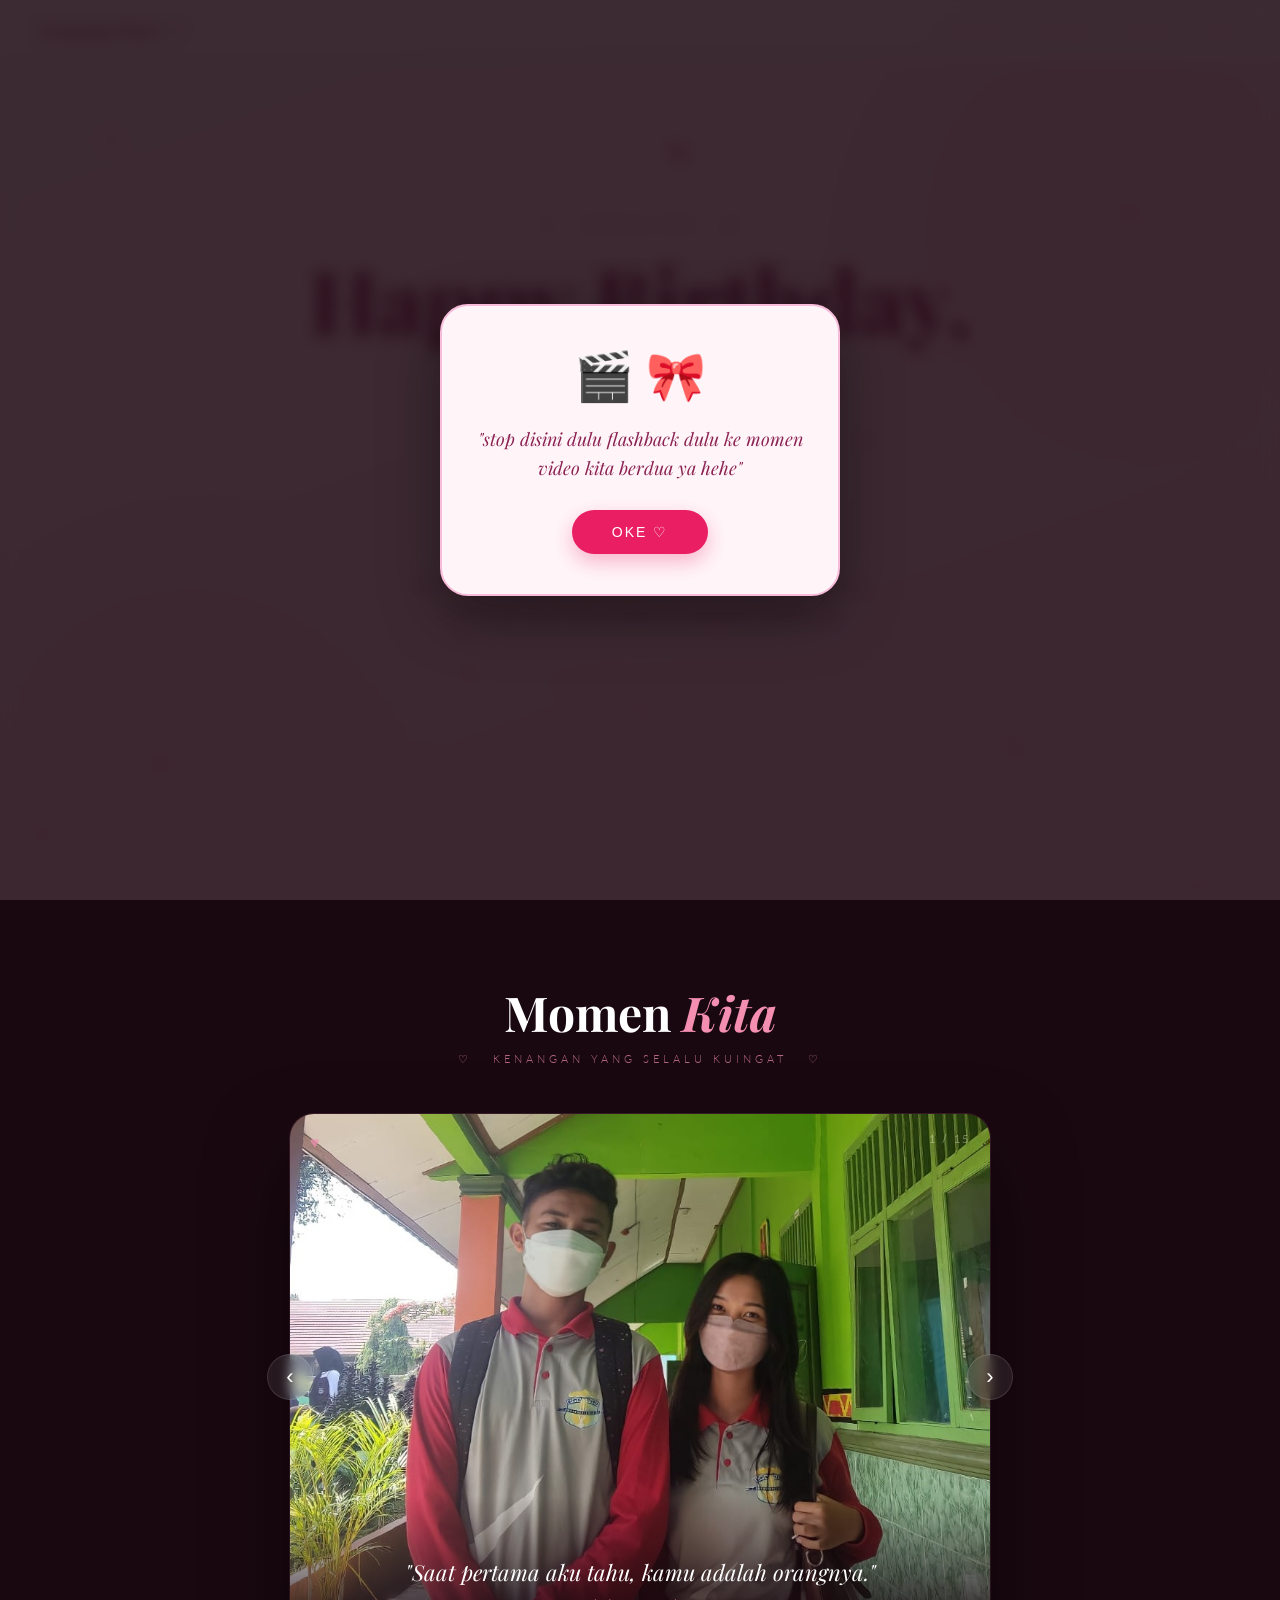
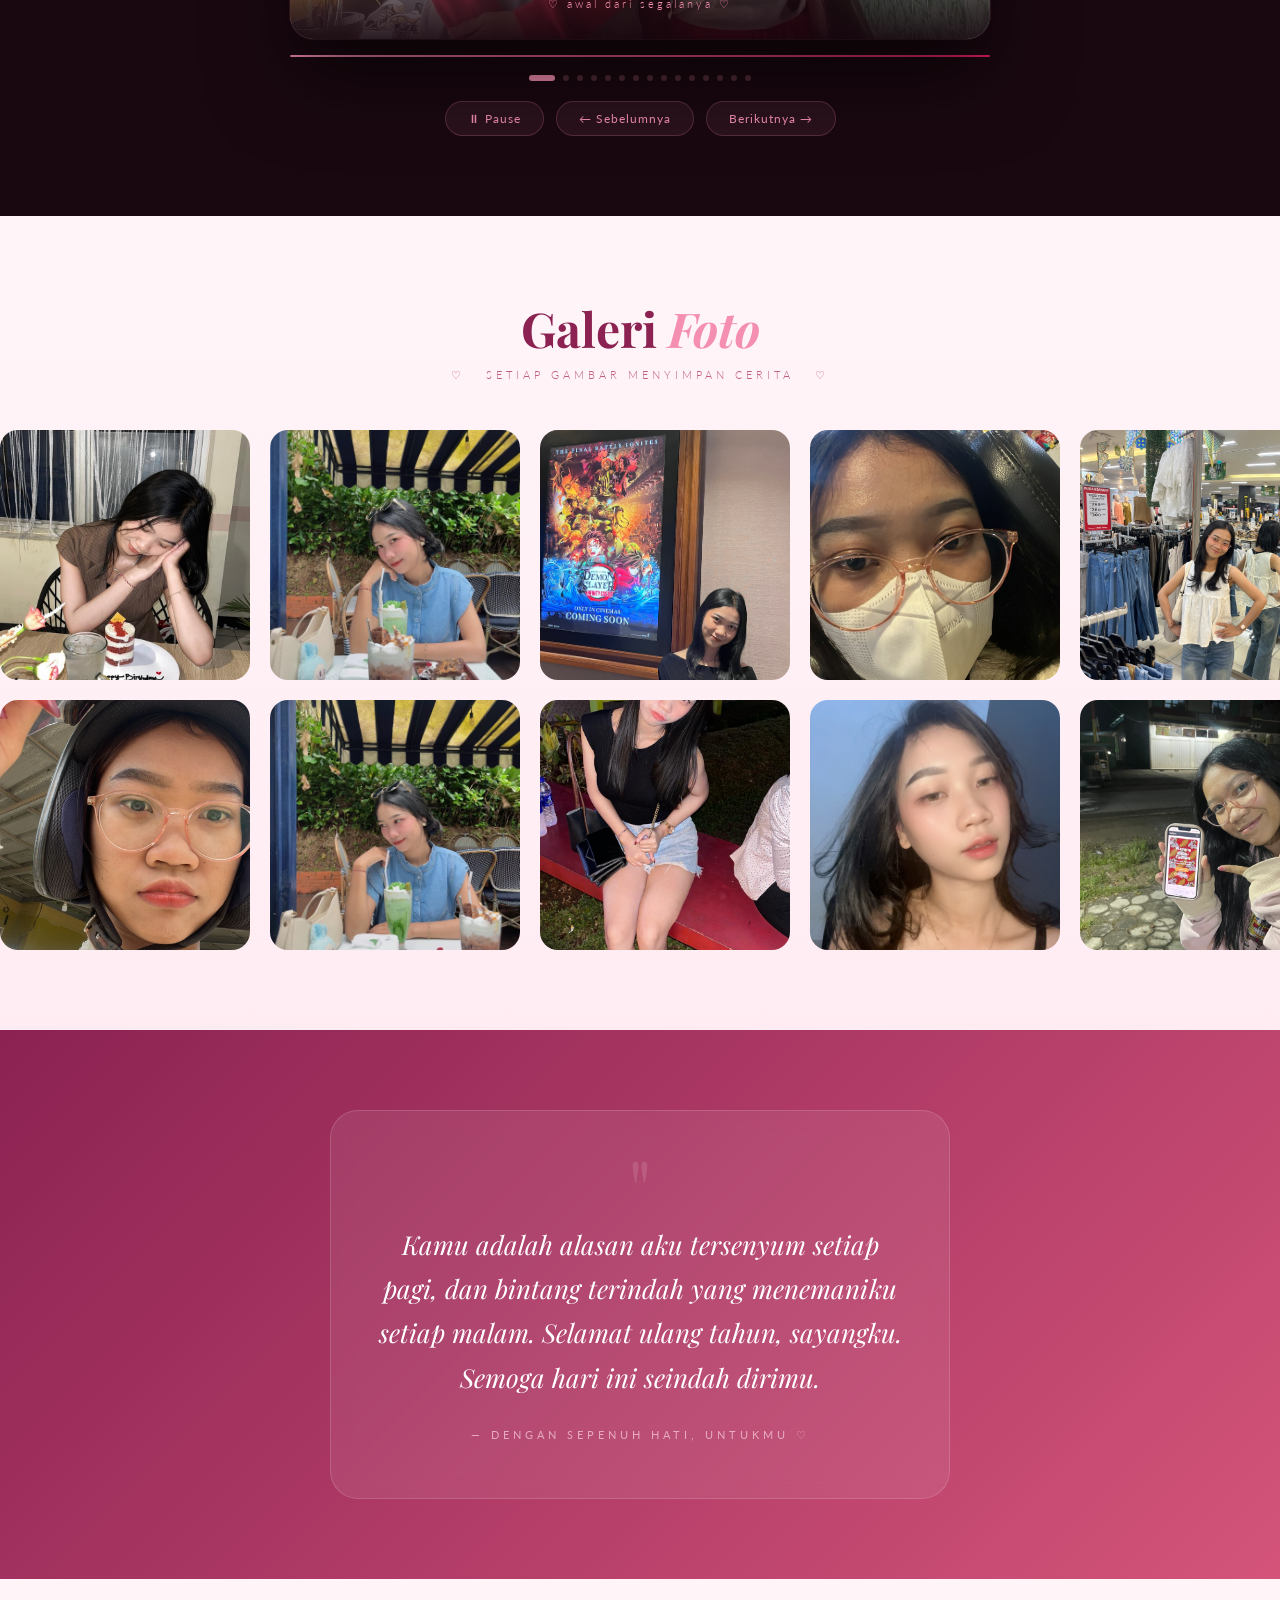
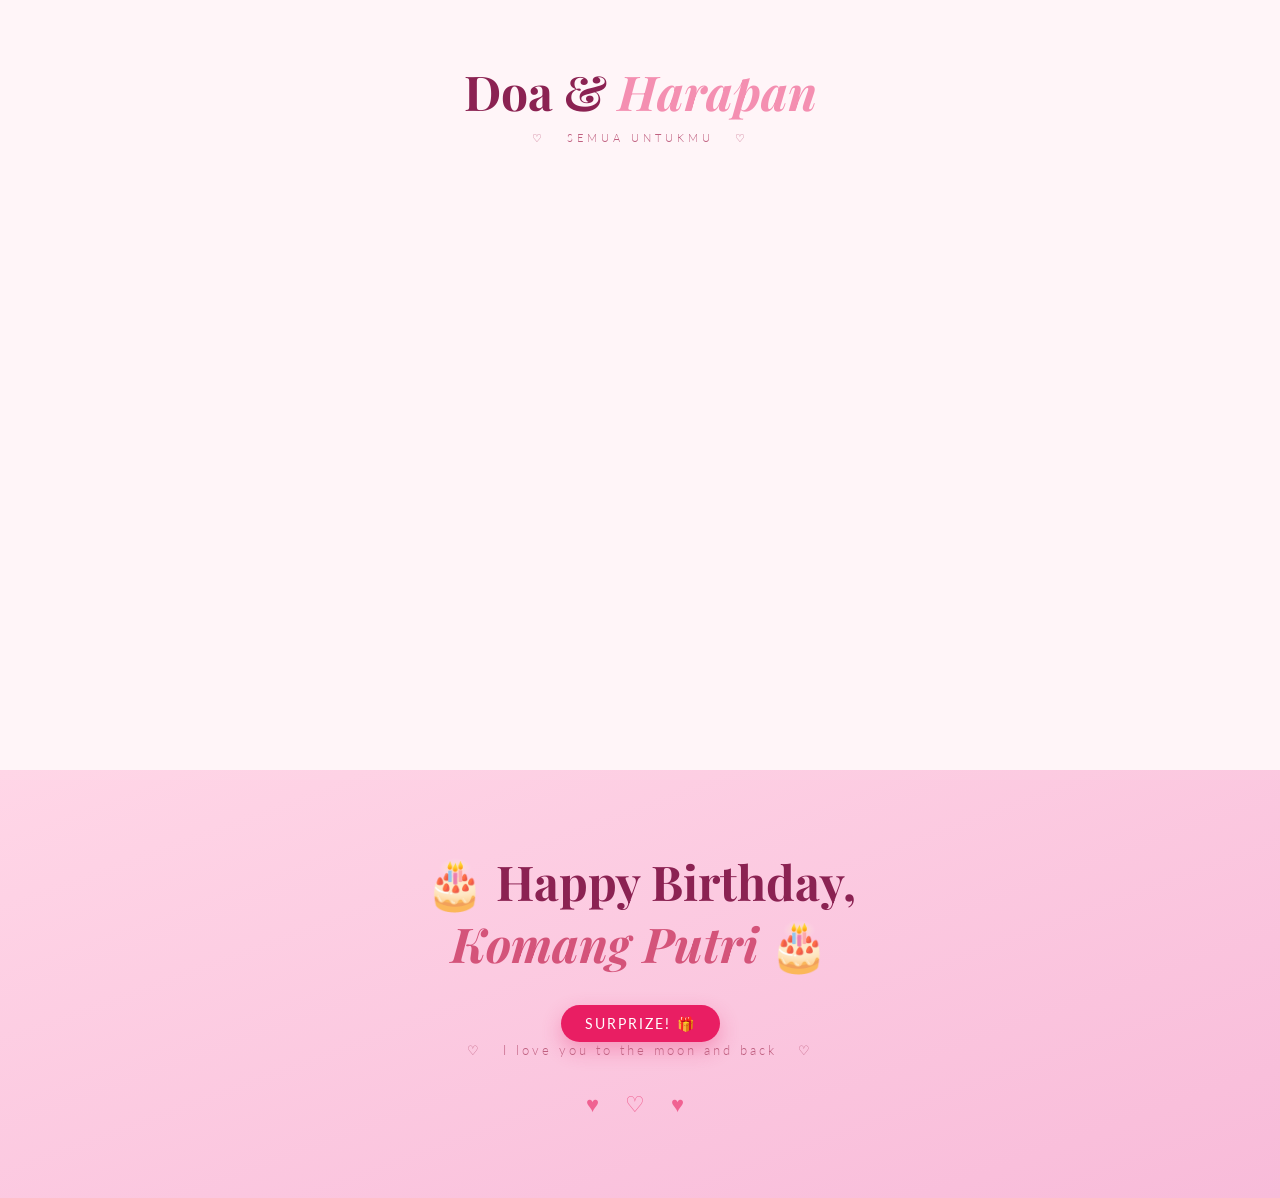
==== commit 416803ce: "update" ====
--- a/birthday-komang-putri.html
+++ b/birthday-komang-putri.html
@@ -1336,7 +1336,7 @@
                 <p class="caption-sub">♡ awal dari segalanya ♡</p>
               </div>
               <span class="slide-heart">♥</span>
-              <span class="slide-counter-badge" id="slideCounter">1 / 10</span>
+              <span class="slide-counter-badge" id="slideCounter">1 / 15</span>
             </div>
 
             <!-- SLIDE 2 -->
@@ -1355,7 +1355,7 @@
                 <p class="caption-sub">♡ momen berharga ♡</p>
               </div>
               <span class="slide-heart">♥</span>
-              <span class="slide-counter-badge">2 / 10</span>
+              <span class="slide-counter-badge">2 / 15</span>
             </div>
 
             <!-- SLIDE 3 -->
@@ -1374,7 +1374,7 @@
                 <p class="caption-sub">♡ petualangan kita ♡</p>
               </div>
               <span class="slide-heart">♥</span>
-              <span class="slide-counter-badge">3 / 10</span>
+              <span class="slide-counter-badge">3 / 15</span>
             </div>
 
             <!-- SLIDE 4 -->
@@ -1393,7 +1393,7 @@
                 <p class="caption-sub">♡ kebahagiaanku ♡</p>
               </div>
               <span class="slide-heart">♥</span>
-              <span class="slide-counter-badge">4 / 10</span>
+              <span class="slide-counter-badge">4 / 15</span>
             </div>
 
             <!-- SLIDE 5 -->
@@ -1406,7 +1406,7 @@
                 <p class="caption-sub">♡ untuk selamanya ♡</p>
               </div>
               <span class="slide-heart">♥</span>
-              <span class="slide-counter-badge">5 / 10</span>
+              <span class="slide-counter-badge">5 / 15</span>
             </div>
 
             <!-- SLIDE 6 -->
@@ -1425,7 +1425,7 @@
                 <p class="caption-sub">♡ keajaiban cinta ♡</p>
               </div>
               <span class="slide-heart">♥</span>
-              <span class="slide-counter-badge">6 / 10</span>
+              <span class="slide-counter-badge">6 / 15</span>
             </div>
 
             <!-- SLIDE 7 -->
@@ -1438,7 +1438,7 @@
                 <p class="caption-sub">♡ tempat ternyaman ♡</p>
               </div>
               <span class="slide-heart">♥</span>
-              <span class="slide-counter-badge">7 / 10</span>
+              <span class="slide-counter-badge">7 / 15</span>
             </div>
 
             <!-- SLIDE 8 -->
@@ -1457,7 +1457,7 @@
                 <p class="caption-sub">♡ pilihan hati ♡</p>
               </div>
               <span class="slide-heart">♥</span>
-              <span class="slide-counter-badge">8 / 10</span>
+              <span class="slide-counter-badge">8 / 15</span>
             </div>
 
             <!-- SLIDE 9 -->
@@ -1476,7 +1476,7 @@
                 <p class="caption-sub">♡ warna hidupku ♡</p>
               </div>
               <span class="slide-heart">♥</span>
-              <span class="slide-counter-badge">9 / 10</span>
+              <span class="slide-counter-badge">9 / 15</span>
             </div>
 
             <!-- SLIDE 10 -->
@@ -1495,7 +1495,102 @@
                 <p class="caption-sub">♡ masa depan kita ♡</p>
               </div>
               <span class="slide-heart">♥</span>
-              <span class="slide-counter-badge">10 / 10</span>
+              <span class="slide-counter-badge">10 / 15</span>
+            </div>
+
+            <!-- SLIDE 11 (NEW SLOT) -->
+            <div class="slide" id="slide-10">
+              <video
+                src="video/momen8.mp4"
+                class="slide-video"
+                loop
+                muted
+                playsinline
+              ></video>
+              <div class="slide-caption">
+                <p class="caption-text">
+                  "Momen indah lainnya yang ingin selalu kusimpan."
+                </p>
+                <p class="caption-sub">♡ kenangan baru ♡</p>
+              </div>
+              <span class="slide-heart">♥</span>
+              <span class="slide-counter-badge">11 / 15</span>
+            </div>
+
+            <!-- SLIDE 12 (NEW SLOT) -->
+            <div class="slide" id="slide-11">
+              <video
+                src="video/momen9.mp4"
+                class="slide-video"
+                loop
+                muted
+                playsinline
+              ></video>
+              <div class="slide-caption">
+                <p class="caption-text">
+                  "Setiap detik bersamamu adalah cerita yang indah."
+                </p>
+                <p class="caption-sub">♡ cerita kita ♡</p>
+              </div>
+              <span class="slide-heart">♥</span>
+              <span class="slide-counter-badge">12 / 15</span>
+            </div>
+
+            <!-- SLIDE 13 (NEW SLOT) -->
+            <div class="slide" id="slide-12">
+              <video
+                src="video/momen10.mp4"
+                class="slide-video"
+                loop
+                muted
+                playsinline
+              ></video>
+              <div class="slide-caption">
+                <p class="caption-text">
+                  "Terima kasih telah menjadi bagian terpenting dalam hidupku."
+                </p>
+                <p class="caption-sub">♡ bagian hidupku ♡</p>
+              </div>
+              <span class="slide-heart">♥</span>
+              <span class="slide-counter-badge">13 / 15</span>
+            </div>
+
+            <!-- SLIDE 14 (NEW SLOT) -->
+            <div class="slide" id="slide-13">
+              <video
+                src="video/momen11.mp4"
+                class="slide-video"
+                loop
+                muted
+                playsinline
+              ></video>
+              <div class="slide-caption">
+                <p class="caption-text">
+                  "Cintaku padamu akan selalu tumbuh setiap harinya."
+                </p>
+                <p class="caption-sub">♡ cinta abadi ♡</p>
+              </div>
+              <span class="slide-heart">♥</span>
+              <span class="slide-counter-badge">14 / 15</span>
+            </div>
+
+            <!-- SLIDE 15 (NEW SLOT) -->
+            <div class="slide" id="slide-14">
+              <video
+                src="video/momen12.mp4"
+                class="slide-video"
+                loop
+                muted
+                playsinline
+              ></video>
+              <div class="slide-caption">
+                <p class="caption-text">
+                  "Mari kita buat lebih banyak kenangan indah bersama."
+                </p>
+                <p class="caption-sub">♡ masa depan cerah ♡</p>
+              </div>
+              <span class="slide-heart">♥</span>
+              <span class="slide-counter-badge">15 / 15</span>
             </div>
           </div>
 
@@ -1906,7 +2001,7 @@
       })();
 
       // ---- SLIDESHOW ----
-      const TOTAL = 10;
+      const TOTAL = 15;
       const DURATION = 4500;
       let current = 0;
       let isPlaying = true;
